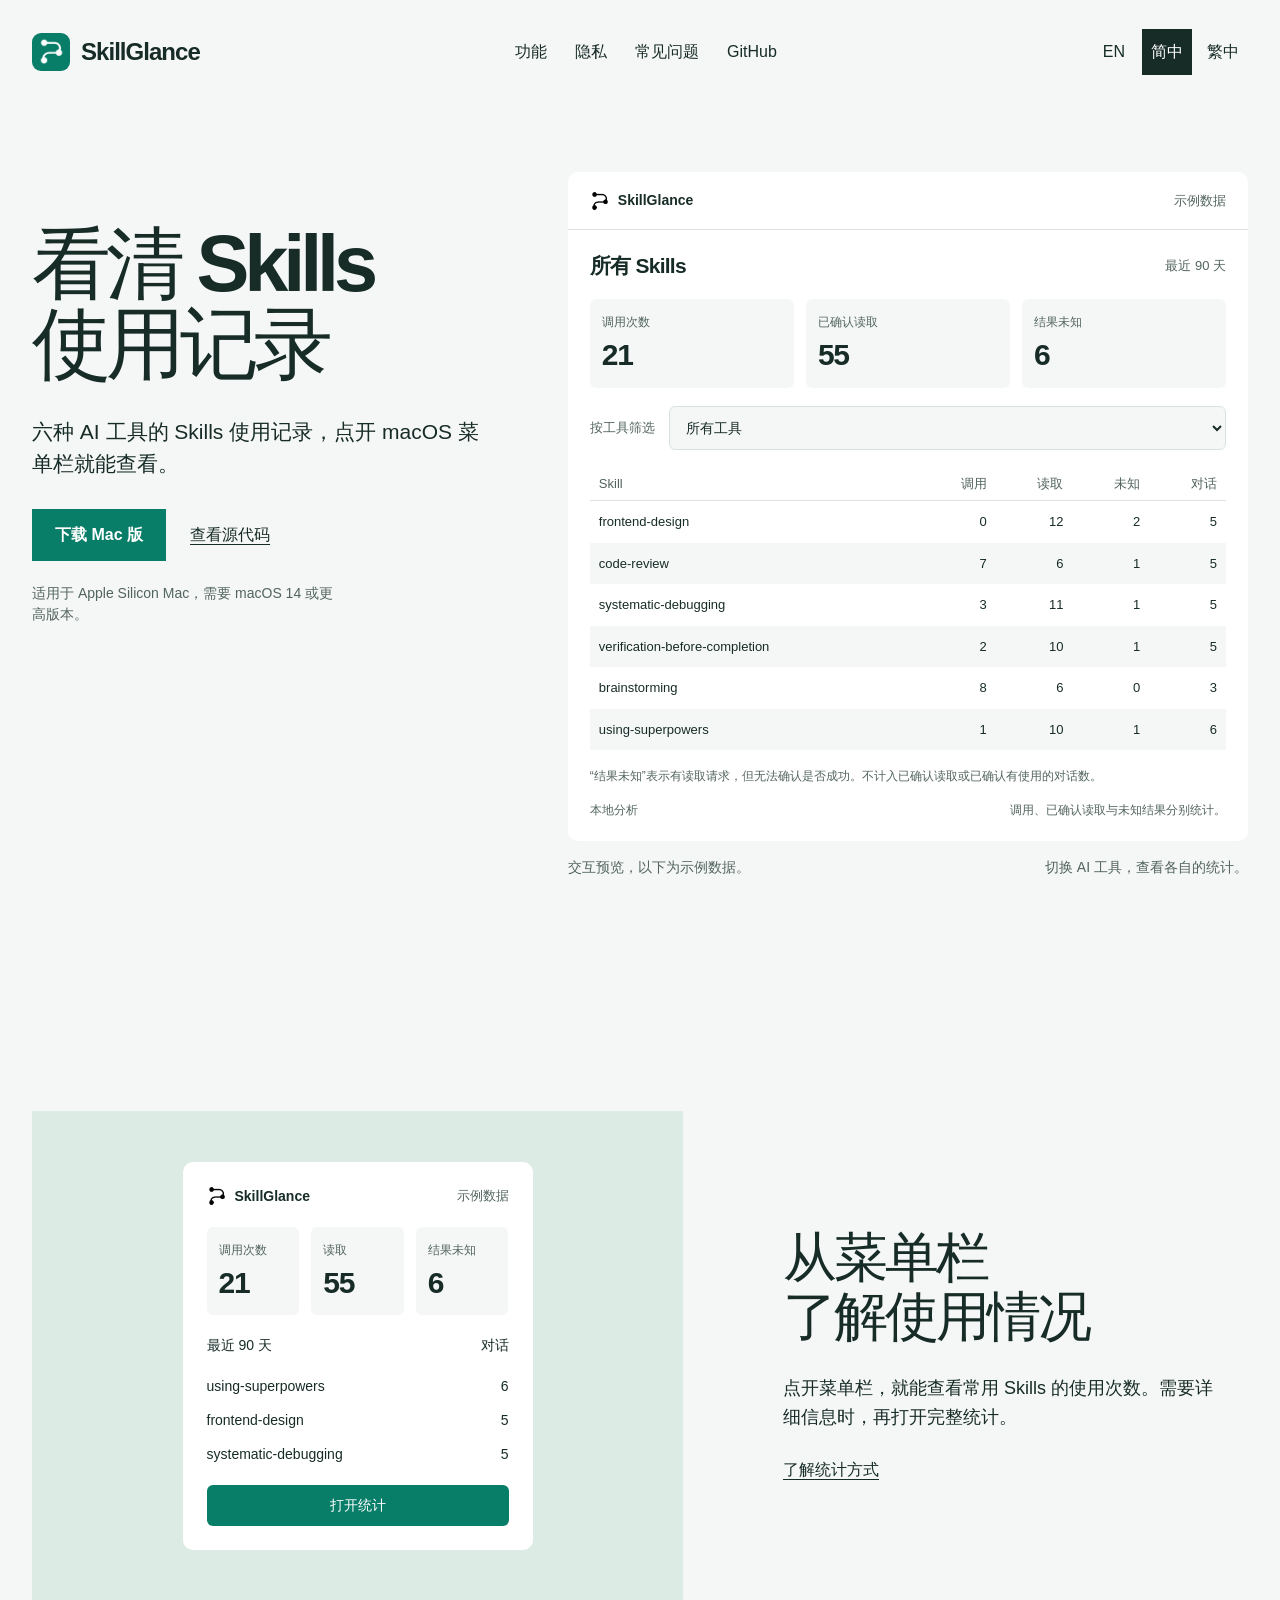
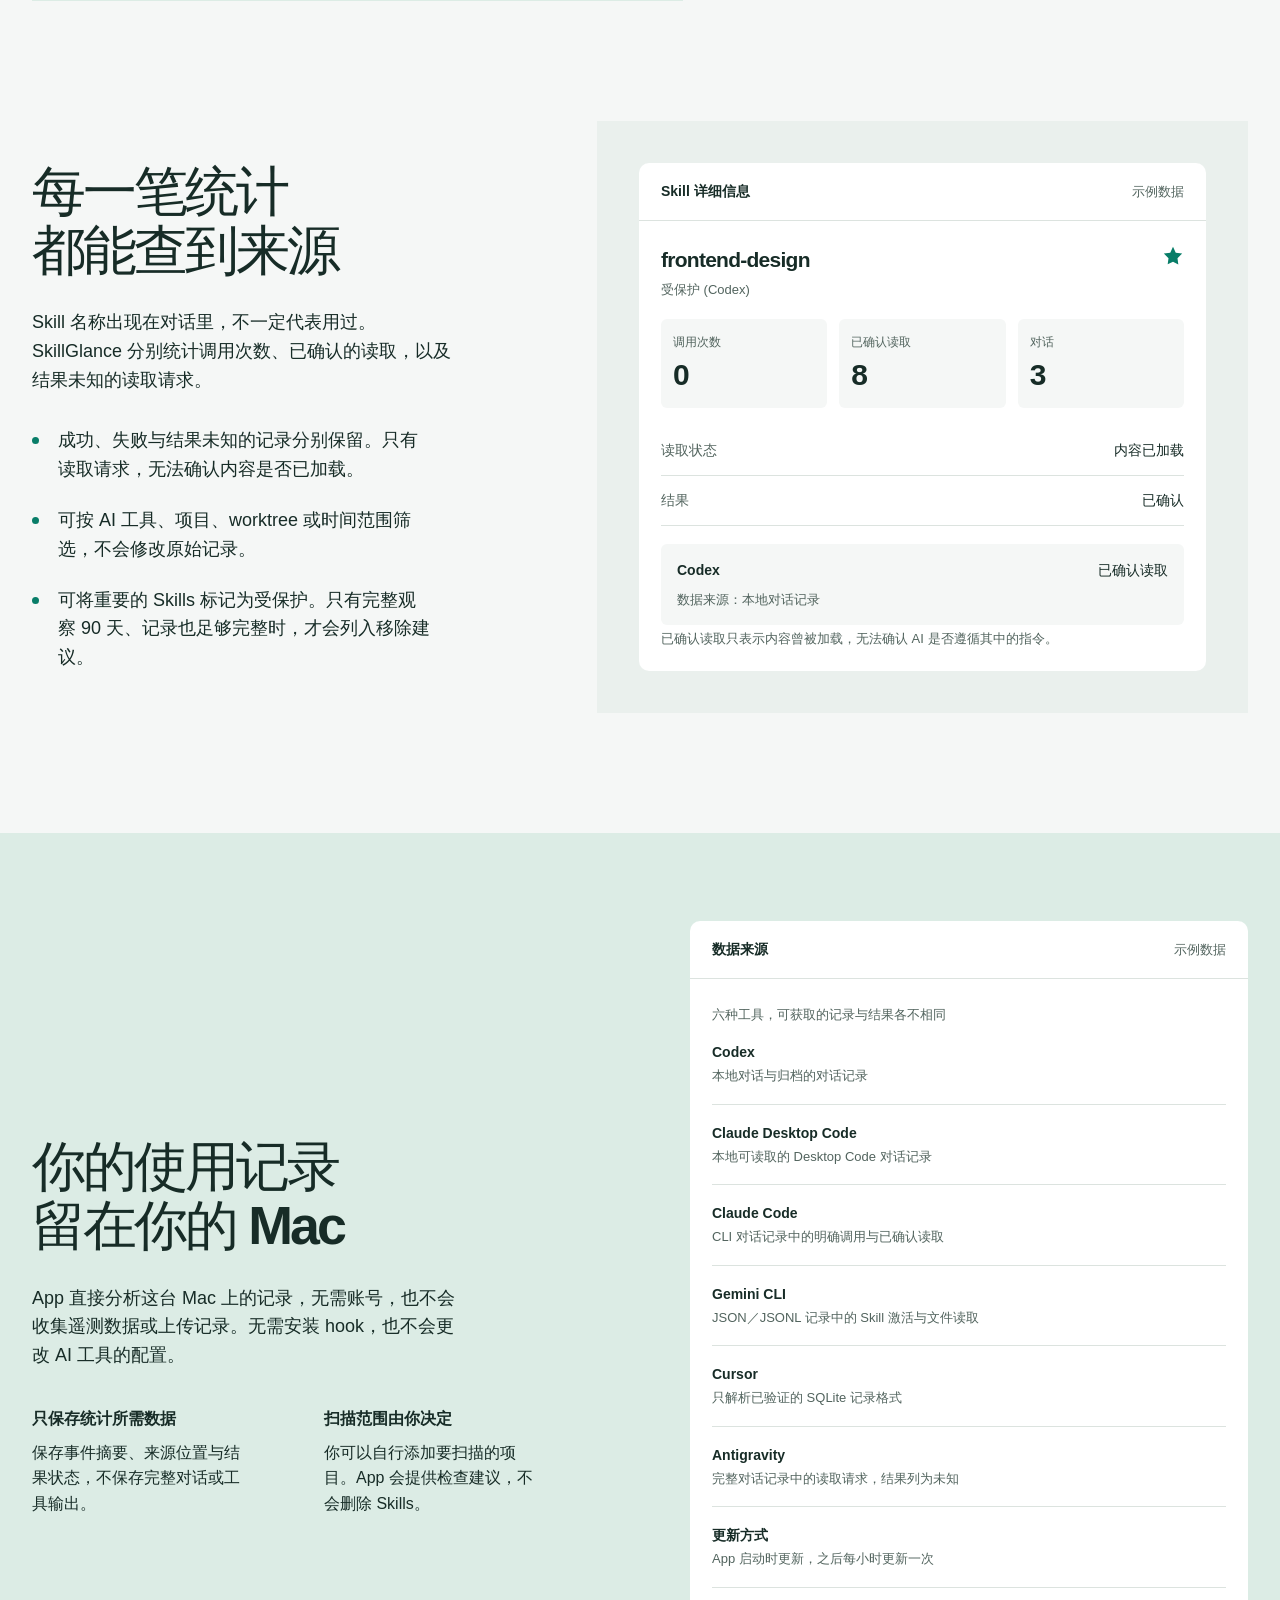
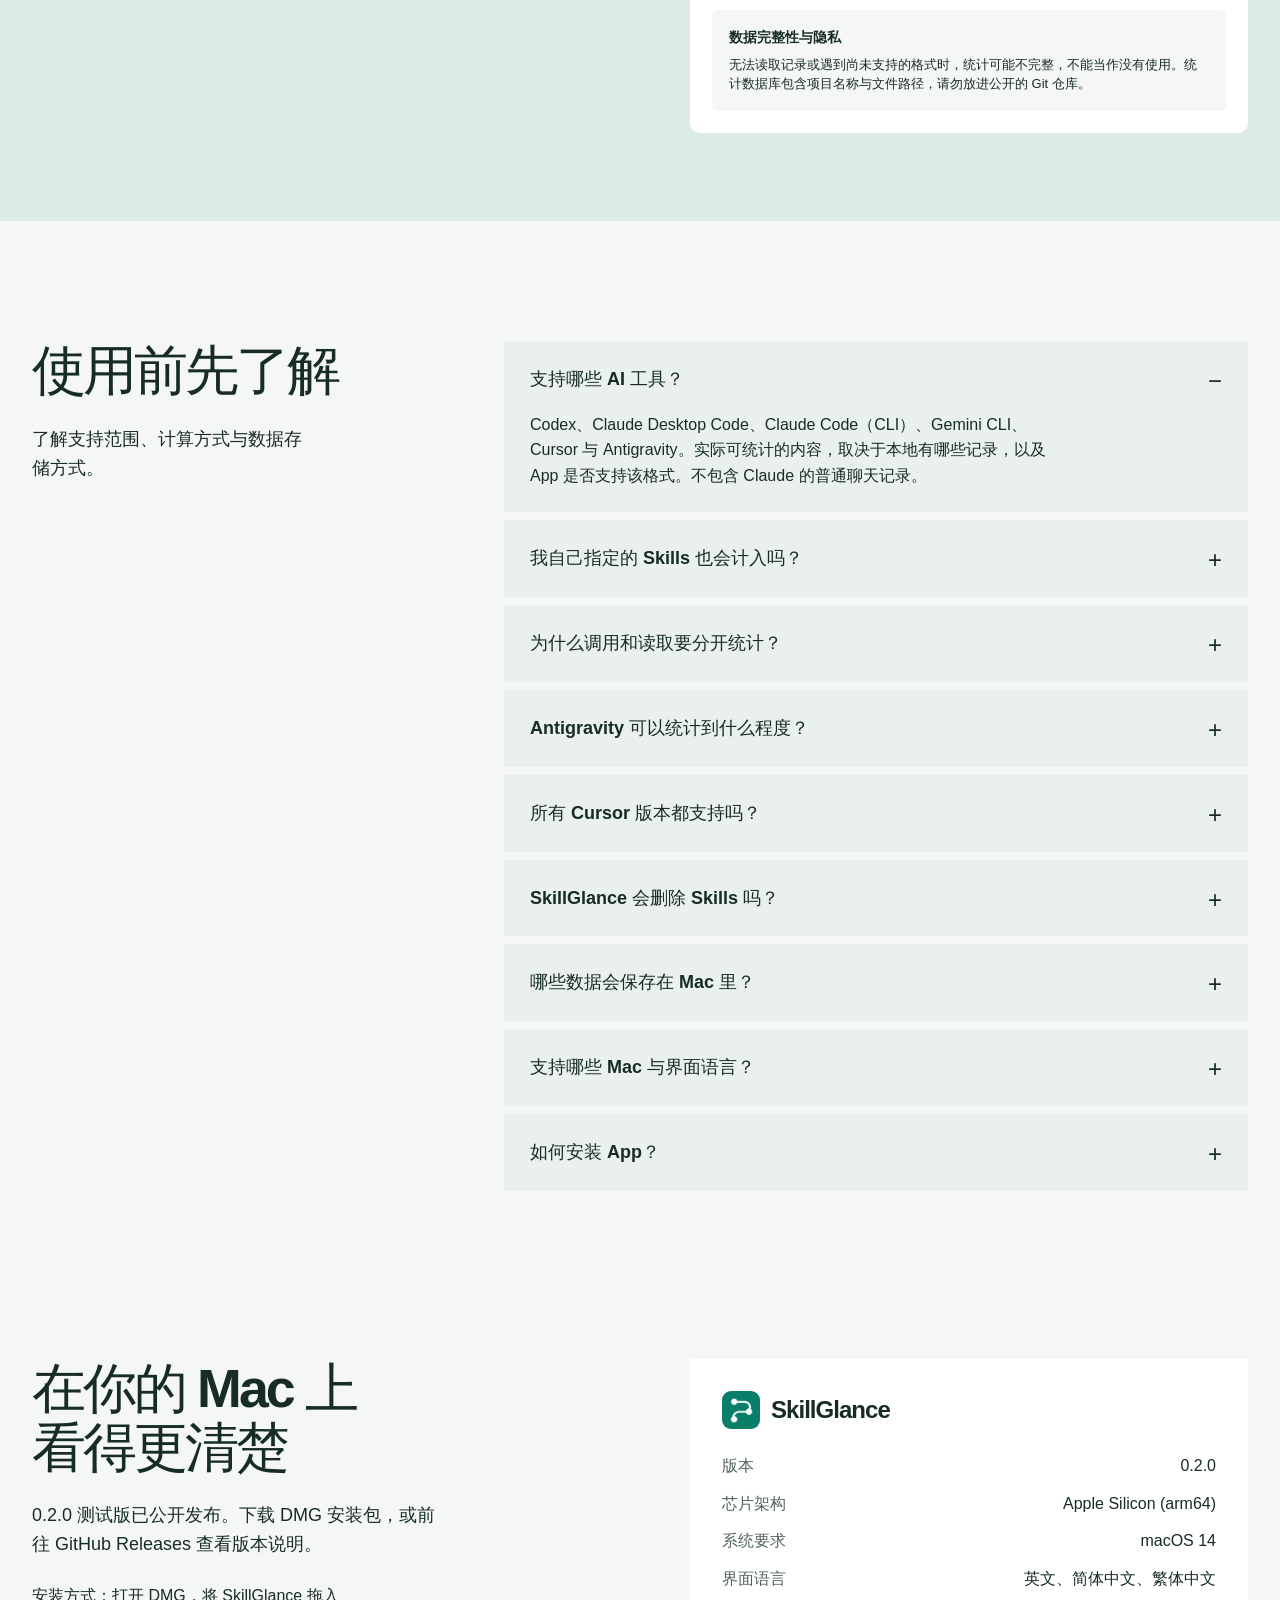
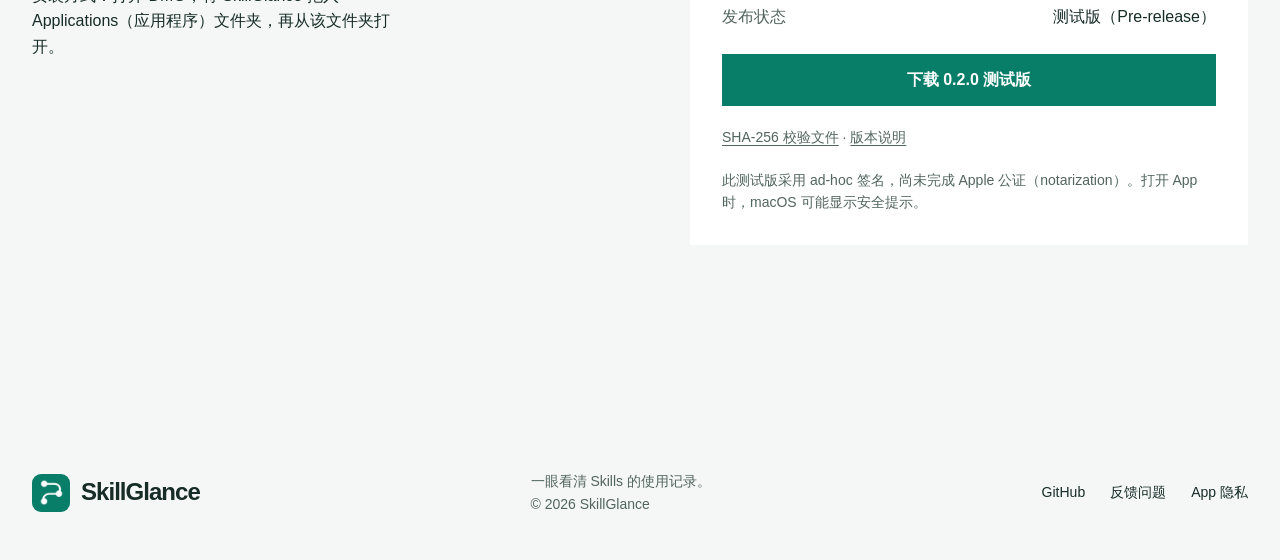
==== site/zh-Hans/index.html @ 7e69b572 "Add SkillGlance 0.2.0 beta app and multilingual website" ====
<!doctype html>
<html lang="zh-Hans">
<head>
  <meta charset="utf-8">
  <meta name="viewport" content="width=device-width, initial-scale=1">
  <meta http-equiv="Content-Security-Policy" content="default-src 'none'; script-src 'self'; style-src 'self'; img-src 'self'; font-src 'self'; connect-src 'none'; object-src 'none'; base-uri 'none'; form-action 'none'">
  <meta name="referrer" content="strict-origin-when-cross-origin">
  <meta name="color-scheme" content="light">
  <title>SkillGlance：macOS AI Skills 使用统计</title>
  <meta name="description" content="在 macOS 菜单栏查看 Codex、Claude Desktop Code、Claude Code、Gemini CLI、Cursor 与 Antigravity 的 Skills 使用记录。数据保留在本地，调用、读取与未知结果分别统计。">
  <meta property="og:title" content="SkillGlance：macOS AI Skills 使用统计">
  <meta property="og:description" content="在 macOS 菜单栏查看 Codex、Claude Desktop Code、Claude Code、Gemini CLI、Cursor 与 Antigravity 的 Skills 使用记录。数据保留在本地，调用、读取与未知结果分别统计。">
  <meta property="og:type" content="website">
  <meta property="og:url" content="https://simonsun1988.github.io/SkillGlance/zh-Hans/">
  <link rel="canonical" href="https://simonsun1988.github.io/SkillGlance/zh-Hans/">
  <link rel="alternate" hreflang="en" href="https://simonsun1988.github.io/SkillGlance/">
  <link rel="alternate" hreflang="zh-Hans" href="https://simonsun1988.github.io/SkillGlance/zh-Hans/">
  <link rel="alternate" hreflang="zh-Hant" href="https://simonsun1988.github.io/SkillGlance/zh-Hant/">
  <link rel="alternate" hreflang="x-default" href="https://simonsun1988.github.io/SkillGlance/">
  <link rel="icon" type="image/png" href="../assets/mark.png">
  <link rel="stylesheet" href="../assets/site.css">
  <script src="../assets/site.js" defer></script>
</head>
<body>
<a class="skip-link" href="#main">跳至主要内容</a>
<header class="site-header wrap">
  <a class="brand" href="#main" aria-label="SkillGlance"><span class="brand-icon"><img src="../assets/mark.png" width="27" height="27" alt=""></span>SkillGlance</a>
  <nav class="header-links" aria-label="主导航">
    <a href="#features">功能</a><a href="#privacy">隐私</a><a href="#questions">常见问题</a><a href="https://github.com/SimonSun1988/SkillGlance">GitHub</a>
  </nav>
  <nav class="languages" aria-label="语言"><a href="../index.html" lang="en" hreflang="en">EN</a><a href="../zh-Hans/index.html" lang="zh-Hans" hreflang="zh-Hans" aria-current="page">简中</a><a href="../zh-Hant/index.html" lang="zh-Hant" hreflang="zh-Hant">繁中</a></nav>
</header>
<main id="main">
  <section class="hero wrap" aria-labelledby="hero-title">
    <div class="hero-copy">
      <h1 id="hero-title"><span class="title-line">看清 Skills</span><span class="title-line">使用记录</span></h1>
      <p>六种 AI 工具的 Skills 使用记录，点开 macOS 菜单栏就能查看。</p>
      <div class="hero-actions"><a class="button" href="#download">下载 Mac 版</a><a class="text-link" href="https://github.com/SimonSun1988/SkillGlance">查看源代码</a></div>
      <p class="compatibility">适用于 Apple Silicon Mac，需要 macOS 14 或更高版本。</p>
    </div>
    <figure class="hero-visual">
      <div data-ui id="usage-preview" data-calls-label="调用次数" data-reads-label="已确认读取" data-unknown-label="结果未知" data-default-note="“结果未知”表示有读取请求，但无法确认是否成功。不计入已确认读取或已确认有使用的对话数。" data-antigravity-note="Antigravity 目前只能确认有读取请求。完整对话记录缺少可配对的结果 ID，因此列为“结果未知”，不计入已确认读取或已确认有使用的对话数。">
        <div class="ui-top"><span class="ui-brand"><img src="../assets/mark.png" width="20" height="20" alt="" class="ui-logo">SkillGlance</span><span class="ui-time">示例数据</span></div>
        <div class="ui-content">
          <div class="detail-heading"><div class="ui-title">所有 Skills</div><span class="ui-time">最近 90 天</span></div>
          <div class="ui-stats"><div><span>调用次数</span><strong data-total-calls>21</strong></div><div><span>已确认读取</span><strong data-total-reads>55</strong></div><div><span>结果未知</span><strong data-total-unknown>6</strong></div></div>
          <div class="tool-filter js-only"><label for="tool-filter">按工具筛选</label><select id="tool-filter" aria-describedby="evidence-note"><option value="all">所有工具</option><option value="codex">Codex</option><option value="claude-desktop">Claude Desktop Code</option><option value="claude-code">Claude Code</option><option value="gemini">Gemini CLI</option><option value="cursor">Cursor</option><option value="antigravity">Antigravity</option></select></div>
          <table><thead><tr><th scope="col">Skill</th><th scope="col">调用</th><th scope="col">读取</th><th scope="col">未知</th><th scope="col" class="chat-column">对话</th></tr></thead><tbody><tr data-skill="frontend-design"><td title="frontend-design">frontend-design</td><td data-calls>0</td><td data-reads>12</td><td data-unknown>2</td><td class="chat-column" data-chats>5</td></tr><tr data-skill="code-review"><td title="code-review">code-review</td><td data-calls>7</td><td data-reads>6</td><td data-unknown>1</td><td class="chat-column" data-chats>5</td></tr><tr data-skill="systematic-debugging"><td title="systematic-debugging">systematic-debugging</td><td data-calls>3</td><td data-reads>11</td><td data-unknown>1</td><td class="chat-column" data-chats>5</td></tr><tr data-skill="verification-before-completion"><td title="verification-before-completion">verification-before-completion</td><td data-calls>2</td><td data-reads>10</td><td data-unknown>1</td><td class="chat-column" data-chats>5</td></tr><tr data-skill="brainstorming"><td title="brainstorming">brainstorming</td><td data-calls>8</td><td data-reads>6</td><td data-unknown>0</td><td class="chat-column" data-chats>3</td></tr><tr data-skill="using-superpowers"><td title="using-superpowers">using-superpowers</td><td data-calls>1</td><td data-reads>10</td><td data-unknown>1</td><td class="chat-column" data-chats>6</td></tr></tbody></table>
          <p class="evidence-note" id="evidence-note" data-evidence-note>“结果未知”表示有读取请求，但无法确认是否成功。不计入已确认读取或已确认有使用的对话数。</p>
          <div class="ui-foot"><span>本地分析</span><span>调用、已确认读取与未知结果分别统计。</span></div>
          <span class="sr-only" aria-live="polite" aria-atomic="true" data-announcement></span>
        </div>
      </div>
      <figcaption class="demo-caption"><span>交互预览，以下为示例数据。</span><span class="js-only">切换 AI 工具，查看各自的统计。</span></figcaption>
    </figure>
  </section>
  <section class="glance section wrap" id="features" aria-labelledby="glance-title">
    <div class="menu-stage">
      <div class="menu-preview" data-ui>
        <div class="menu-title"><span class="ui-brand"><img src="../assets/mark.png" width="20" height="20" alt="" class="ui-logo">SkillGlance</span><span class="ui-time">示例数据</span></div>
        <div class="ui-stats"><div><span>调用次数</span><strong>21</strong></div><div><span>读取</span><strong>55</strong></div><div><span>结果未知</span><strong>6</strong></div></div>
        <div class="menu-status"><span>最近 90 天</span><span>对话</span></div>
        <div class="menu-list"><div><span>using-superpowers</span><span>6</span></div><div><span>frontend-design</span><span>5</span></div><div><span>systematic-debugging</span><span>5</span></div></div>
        <a href="#evidence" class="ui-action">打开统计</a>
      </div>
    </div>
    <div class="section-copy"><h2 id="glance-title">从菜单栏<br>了解使用情况</h2><p>点开菜单栏，就能查看常用 Skills 的使用次数。需要详细信息时，再打开完整统计。</p><a class="text-link" href="#evidence">了解统计方式</a></div>
  </section>
  <section class="evidence section wrap" id="evidence" aria-labelledby="evidence-title">
    <div class="section-copy"><h2 id="evidence-title">每一笔统计<br>都能查到来源</h2><p>Skill 名称出现在对话里，不一定代表用过。SkillGlance 分别统计调用次数、已确认的读取，以及结果未知的读取请求。</p><ul class="evidence-notes"><li>成功、失败与结果未知的记录分别保留。只有读取请求，无法确认内容是否已加载。</li><li>可按 AI 工具、项目、worktree 或时间范围筛选，不会修改原始记录。</li><li>可将重要的 Skills 标记为受保护。只有完整观察 90 天、记录也足够完整时，才会列入移除建议。</li></ul></div>
    <div class="evidence-stage">
      <div data-ui>
        <div class="ui-top"><span class="ui-brand">Skill 详细信息</span><span class="ui-time">示例数据</span></div>
        <div class="ui-content">
          <div class="detail-heading"><strong class="ui-title">frontend-design</strong><span class="star" role="img" aria-label="重要 Skill"><svg viewBox="0 0 24 24" width="22" height="22" aria-hidden="true"><path d="m12 2 3 6.5 7 .9-5.1 5 .9 7-5.8-3.2L6.2 21l.9-6.6L2 9.4l7-.9Z" fill="currentColor"/></svg></span></div>
          <p class="ui-subtitle">受保护 (Codex)</p>
          <div class="ui-stats"><div><span>调用次数</span><strong>0</strong></div><div><span>已确认读取</span><strong>8</strong></div><div><span>对话</span><strong>3</strong></div></div>
          <div class="detail-pair"><span>读取状态</span><span>内容已加载</span></div>
          <div class="detail-pair"><span>结果</span><span>已确认</span></div>
          <div class="event-proof"><div><strong>Codex</strong><span>已确认读取</span></div><p>数据来源：本地对话记录</p></div>
          <p class="ui-subtitle">已确认读取只表示内容曾被加载，无法确认 AI 是否遵循其中的指令。</p>
        </div>
      </div>
    </div>
  </section>
  <section class="privacy" id="privacy" aria-labelledby="privacy-title">
    <div class="privacy-inner wrap">
      <div class="section-copy"><h2 id="privacy-title">你的使用记录<br>留在你的 Mac</h2><p>App 直接分析这台 Mac 上的记录，无需账号，也不会收集遥测数据或上传记录。无需安装 hook，也不会更改 AI 工具的配置。</p><div class="privacy-facts"><p><strong>只保存统计所需数据</strong>保存事件摘要、来源位置与结果状态，不保存完整对话或工具输出。</p><p><strong>扫描范围由你决定</strong>你可以自行添加要扫描的项目。App 会提供检查建议，不会删除 Skills。</p></div></div>
      <div data-ui class="sources-preview">
        <div class="ui-top"><span class="ui-brand">数据来源</span><span class="ui-time">示例数据</span></div>
        <div class="ui-content">
          <div class="ui-subtitle">六种工具，可获取的记录与结果各不相同</div>
          <div class="source-row"><div><strong>Codex</strong><span>本地对话与归档的对话记录</span></div></div><div class="source-row"><div><strong>Claude Desktop Code</strong><span>本地可读取的 Desktop Code 对话记录</span></div></div><div class="source-row"><div><strong>Claude Code</strong><span>CLI 对话记录中的明确调用与已确认读取</span></div></div><div class="source-row"><div><strong>Gemini CLI</strong><span>JSON／JSONL 记录中的 Skill 激活与文件读取</span></div></div><div class="source-row"><div><strong>Cursor</strong><span>只解析已验证的 SQLite 记录格式</span></div></div><div class="source-row"><div><strong>Antigravity</strong><span>完整对话记录中的读取请求，结果列为未知</span></div></div>
          <div class="source-row"><div><strong>更新方式</strong><span>App 启动时更新，之后每小时更新一次</span></div></div>
          <div class="local-note"><strong>数据完整性与隐私</strong><p>无法读取记录或遇到尚未支持的格式时，统计可能不完整，不能当作没有使用。统计数据库包含项目名称与文件路径，请勿放进公开的 Git 仓库。</p></div>
        </div>
      </div>
    </div>
  </section>
  <section class="faq section wrap" id="questions" aria-labelledby="faq-title"><div class="faq-intro"><h2 id="faq-title">使用前先了解</h2><p>了解支持范围、计算方式与数据存储方式。</p></div><div class="faq-list"><details open><summary>支持哪些 AI 工具？</summary><p>Codex、Claude Desktop Code、Claude Code（CLI）、Gemini CLI、Cursor 与 Antigravity。实际可统计的内容，取决于本地有哪些记录，以及 App 是否支持该格式。不包含 Claude 的普通聊天记录。</p></details><details><summary>我自己指定的 Skills 也会计入吗？</summary><p>会。无论由你指定还是由 AI 选用，只要能确认调用或内容加载，就会计入。只在对话中提到 Skill 名称，不算成功使用。</p></details><details><summary>为什么调用和读取要分开统计？</summary><p>调用 Skill 时，可能同时加载它的指令；直接读取 Skill 文件时，也可能没有额外的调用记录。因此，两种次数分别呈现，直接相加可能重复统计同一次使用。</p></details><details><summary>Antigravity 可以统计到什么程度？</summary><p>目前只能从完整对话记录中识别明确的 Skill 文件读取请求。由于记录缺少可配对的调用或结果 ID，无法确认读取是否成功，因此列为“结果未知”，不计入已确认读取或已确认有使用的对话数，也不据此推算成功次数。</p></details><details><summary>所有 Cursor 版本都支持吗？</summary><p>目前只支持已验证的内部 SQLite 记录格式（v3 与 read_file_v2），并分别保留成功、失败与未知结果。遇到不支持的版本、记录缺失或数据库无法读取时，会标明统计不完整，不会当作没有使用。</p></details><details><summary>SkillGlance 会删除 Skills 吗？</summary><p>不会。App 只提供检查建议，并可在 Finder 中打开来源位置。列入移除建议前，必须有完整的 90 天观察记录与足够的使用数据。已标记为重要、系统内置或由工具管理的 Skills 都会受到保护。</p></details><details><summary>哪些数据会保存在 Mac 里？</summary><p>事件摘要、来源位置、读取进度、项目扫描范围与重要标记。App 不保存完整对话或工具输出，也不会上传你的记录。</p></details><details><summary>支持哪些 Mac 与界面语言？</summary><p>当前版本适用于 Apple Silicon Mac，系统要求设为 macOS 14 或更高版本；实机测试仅覆盖运行 macOS 27.0.1 的开发用 Mac。界面提供英文、简体中文与繁体中文，按 macOS 的语言偏好显示。</p></details><details><summary>如何安装 App？</summary><p>打开 DMG，将 SkillGlance 拖入 Applications（应用程序）文件夹，再从该文件夹打开 App。0.2.0 为 ad-hoc 签名的测试版，尚未完成 Apple 公证（notarization）。</p></details></div></section>
  <section class="download section wrap" id="download" aria-labelledby="download-heading">
    <div class="download-copy"><h2 id="download-heading">在你的 Mac 上<br>看得更清楚</h2><p>0.2.0 测试版已公开发布。下载 DMG 安装包，或前往 GitHub Releases 查看版本说明。</p><p class="install-note">安装方式：打开 DMG，将 SkillGlance 拖入 Applications（应用程序）文件夹，再从该文件夹打开。</p></div>
    <div class="download-info"><div class="download-title"><span class="brand"><span class="brand-icon"><img src="../assets/mark.png" width="27" height="27" alt=""></span>SkillGlance</span></div><dl><div><dt>版本</dt><dd>0.2.0</dd></div><div><dt>芯片架构</dt><dd>Apple Silicon (arm64)</dd></div><div><dt>系统要求</dt><dd>macOS 14</dd></div><div><dt>界面语言</dt><dd>英文、简体中文、繁体中文</dd></div><div><dt>发布状态</dt><dd>测试版（Pre-release）</dd></div></dl><a class="button" href="https://github.com/SimonSun1988/SkillGlance/releases/download/v0.2.0/SkillGlance-0.2.0-arm64.dmg">下载 0.2.0 测试版</a><p class="release-note"><a href="https://github.com/SimonSun1988/SkillGlance/releases/download/v0.2.0/SkillGlance-0.2.0-arm64.dmg.sha256">SHA-256 校验文件</a> · <a href="https://github.com/SimonSun1988/SkillGlance/releases/tag/v0.2.0">版本说明</a></p><p class="release-note">此测试版采用 ad-hoc 签名，尚未完成 Apple 公证（notarization）。打开 App 时，macOS 可能显示安全提示。</p></div>
  </section>
</main>
<footer class="site-footer wrap"><a class="brand" href="#main"><span class="brand-icon"><img src="../assets/mark.png" width="27" height="27" alt=""></span>SkillGlance</a><p>一眼看清 Skills 的使用记录。<br>© 2026 SkillGlance</p><nav class="footer-links" aria-label="项目链接"><a href="https://github.com/SimonSun1988/SkillGlance">GitHub</a><a href="https://github.com/SimonSun1988/SkillGlance/issues">反馈问题</a><a href="#privacy">App 隐私</a></nav></footer>
</body>
</html>
---- site/assets/site.css ----
:root {
  color-scheme: light;
  --bg: #f5f7f6;
  --ink: #172c27;
  --accent: #087d68;
  --surface: #ffffff;
  --stage: #dcece5;
  --muted: #52645e;
  --soft: #eaf0ed;
  --line: #dce3df;
  --font: -apple-system, BlinkMacSystemFont, "Segoe UI", "PingFang TC", "Microsoft JhengHei", sans-serif;
  --small: 14px;
  --body: 18px;
  --lead: 24px;
  --heading: clamp(36px, 4.2vw, 64px);
  --display: clamp(52px, 6.2vw, 100px);
  --gutter: 32px;
  --ease: cubic-bezier(.22, 1, .36, 1);
}
* { box-sizing: border-box; }
html { scroll-behavior: smooth; scroll-padding-top: 28px; }
body { margin: 0; background: var(--bg); color: var(--ink); font: var(--body)/1.6 var(--font); -webkit-font-smoothing: antialiased; }
h1, h2, h3, p, figure, ul, dl, dd { margin: 0; }
a { color: inherit; text-decoration-thickness: .08em; text-underline-offset: .24em; }
button, select { font: inherit; }
button, a { -webkit-tap-highlight-color: transparent; }
button { color: inherit; cursor: pointer; }
button:disabled { cursor: default; }
button, a, summary { touch-action: manipulation; }
img { display: block; max-width: 100%; }
button:focus-visible, a:focus-visible, summary:focus-visible, select:focus-visible { outline: 3px solid var(--accent); outline-offset: 5px; }
::selection { background: var(--stage); color: var(--ink); }
.wrap { width: 100%; max-width: 1536px; margin-inline: auto; padding-inline: var(--gutter); }
.skip-link { position: absolute; inset: 8px auto auto 8px; padding: 10px 18px; background: var(--surface); transform: translateY(-180%); z-index: 5; }
.skip-link:focus { transform: none; }
.site-header { min-height: 104px; display: flex; align-items: center; justify-content: space-between; gap: 24px; }
.brand { display: inline-flex; align-items: center; gap: 11px; font-size: var(--lead); font-weight: 650; letter-spacing: -.04em; text-decoration: none; flex-shrink: 0; }
.brand-icon { display: grid; place-items: center; width: 38px; height: 38px; border-radius: 9px; background: var(--accent); }
.brand-icon img { width: 27px; height: 27px; filter: brightness(0) invert(1); }
.header-links, .languages { display: flex; align-items: center; gap: 28px; }
.header-links a, .languages a { font-size: 16px; text-decoration: none; padding-block: 10px; }
.languages { gap: 6px; }
.languages a { padding-inline: 9px; }
.languages [aria-current="page"] { background: var(--ink); color: var(--surface); }
.header-links a:hover, .footer-links a:hover { text-decoration: underline; }
.hero { display: grid; grid-template-columns: 5fr 7fr; align-items: center; gap: 50px; padding-top: 68px; padding-bottom: 112px; }
h1 { font-size: var(--display); line-height: 1.01; font-weight: 580; letter-spacing: -.065em; }
h1 .title-line { display: block; }
.hero-copy > p { max-width: 40ch; margin-top: 32px; font-size: 21px; line-height: 1.5; }
.hero-actions { display: flex; align-items: center; flex-wrap: wrap; gap: 20px 24px; margin-top: 30px; }
.button { display: inline-flex; align-items: center; justify-content: center; min-height: 52px; padding: 12px 23px; background: var(--accent); color: var(--surface); font-size: 16px; font-weight: 600; text-decoration: none; transition: transform 180ms var(--ease), background-color 180ms; }
.button:hover { background: var(--ink); transform: translateY(-2px); }
.button:active { transform: translateY(1px); }
.text-link { font-size: 16px; }
.hero-copy .compatibility { margin-top: 22px; font-size: var(--small); color: var(--muted); }
.hero-visual { min-width: 0; }
.demo-caption { display: flex; justify-content: space-between; gap: 16px; margin-top: 15px; color: var(--muted); font-size: var(--small); }
.section { margin-top: 120px; margin-bottom: 120px; }
h2 { font-size: var(--heading); font-weight: 560; letter-spacing: -.055em; line-height: 1.1; text-wrap: balance; }
h3 { font-size: var(--lead); font-weight: 550; line-height: 1.3; letter-spacing: -.025em; }
.section-copy > p { max-width: 43ch; margin-top: 28px; }
.section-copy > .text-link { display: inline-block; margin-top: 26px; }
.glance { display: grid; grid-template-columns: 7fr 5fr; align-items: center; gap: 100px; }
.menu-stage { min-height: 490px; padding: 48px; display: grid; place-items: center; background: var(--stage); }
.evidence { display: grid; grid-template-columns: 5fr 7fr; gap: 100px; align-items: center; }
.evidence-notes { display: grid; gap: 22px; margin-top: 32px; padding: 0; list-style: none; }
.evidence-notes li { display: grid; grid-template-columns: 10px 1fr; gap: 16px; max-width: 40ch; }
.evidence-notes li::before { content: ""; width: 7px; height: 7px; margin-top: 11px; background: var(--accent); border-radius: 50%; }
.evidence-stage { padding: 42px; background: var(--soft); }
.privacy { background: var(--stage); padding-block: 88px; }
.privacy-inner { display: grid; grid-template-columns: 6fr 6fr; gap: 100px; align-items: center; }
.privacy-facts { display: grid; grid-template-columns: 1fr 1fr; gap: 26px; margin-top: 36px; }
.privacy-facts p { font-size: 16px; max-width: 25ch; }
.privacy-facts strong { display: block; margin-bottom: 8px; font-weight: 650; }
.faq { display: grid; grid-template-columns: 4fr 8fr; gap: 100px; }
.faq-intro p { margin-top: 25px; max-width: 28ch; }
.faq-list { display: grid; gap: 8px; }
.faq-list details { background: var(--soft); padding: 24px 26px; }
.faq-list summary { position: relative; list-style: none; padding-right: 36px; font-size: var(--body); font-weight: 550; cursor: pointer; }
.faq-list summary::-webkit-details-marker { display: none; }
.faq-list summary::after { content: "+"; position: absolute; right: 0; top: -3px; font-size: var(--lead); font-weight: 400; }
.faq-list details[open] summary::after { content: "−"; }
.faq-list details p { max-width: 60ch; margin-top: 18px; font-size: 16px; }
.download { display: grid; grid-template-columns: 6fr 6fr; gap: 100px; align-items: start; padding-block: 48px; }
.download-copy p { margin-top: 24px; max-width: 42ch; }
.download-copy .install-note { font-size: 16px; }
.download-info { padding: 32px; background: var(--surface); }
.download-title { display: flex; justify-content: space-between; gap: 24px; align-items: center; margin-bottom: 24px; }
.download-info dl { display: grid; gap: 12px; margin-bottom: 25px; }
.download-info dl div { display: flex; justify-content: space-between; align-items: baseline; gap: 22px; font-size: 16px; }
.download-info dt { color: var(--muted); }
.download-info dd { text-align: end; }
.download-info .release-note { margin-top: 20px; font-size: var(--small); color: var(--muted); }
.download-info .button { width: 100%; }
.site-footer { display: flex; align-items: center; justify-content: space-between; gap: 30px; padding-top: 56px; padding-bottom: 44px; }
.site-footer p { font-size: var(--small); color: var(--muted); }
.footer-links { display: flex; gap: 25px; }
.footer-links a { font-size: var(--small); text-decoration: none; padding-block: 12px; }
/* Product fragments follow the native app's compact control and table conventions. */
[data-ui] { min-width: 0; background: var(--surface); font-size: 14px; line-height: 1.5; border-radius: 10px; font-variant-numeric: tabular-nums; }
[data-ui] button { font-size: 13px; }
[data-ui] .ui-top { display: flex; align-items: center; justify-content: space-between; gap: 16px; padding: 18px 22px; border-bottom: 1px solid var(--line); }
[data-ui] .ui-brand { display: flex; align-items: center; gap: 8px; font-weight: 600; }
[data-ui] .ui-logo { width: 20px; height: 20px; }
[data-ui] .ui-time { color: var(--muted); font-size: 13px; }
[data-ui] .ui-content { padding: 22px; }
[data-ui] .ui-title { font-size: 21px; line-height: 1.3; font-weight: 650; letter-spacing: -.035em; }
[data-ui] .ui-subtitle { margin-top: 4px; color: var(--muted); font-size: 13px; }
[data-ui] .ui-stats { display: grid; grid-template-columns: repeat(3, 1fr); gap: 12px; margin-block: 20px 18px; }
[data-ui] .ui-stats > div { background: var(--bg); padding: 14px 12px; border-radius: 6px; }
[data-ui] .ui-stats span { display: block; color: var(--muted); font-size: 12px; }
[data-ui] .ui-stats strong { display: block; font-size: 30px; line-height: 1.25; font-weight: 600; letter-spacing: -.04em; margin-top: 5px; }
[data-ui] .tool-filter { display: none; align-items: center; gap: 14px; margin-bottom: 17px; }
[data-ui] .tool-filter label { flex-shrink: 0; color: var(--muted); font-size: 13px; }
[data-ui] .tool-filter select { min-width: 0; width: 100%; min-height: 44px; padding: 9px 12px; border: 1px solid var(--line); border-radius: 6px; color: var(--ink); background: var(--bg); font-size: 14px; }
[data-ui] .evidence-note { margin-top: 17px; color: var(--muted); font-size: 12px; line-height: 1.6; }
[data-ui] table { width: 100%; border-collapse: collapse; text-align: left; font-size: 13px; }
[data-ui] th { font-weight: 500; color: var(--muted); padding: 7px 9px; border-bottom: 1px solid var(--line); }
[data-ui] td { padding: 11px 9px; }
[data-ui] td:first-child { max-width: 235px; overflow: hidden; text-overflow: ellipsis; white-space: nowrap; }
[data-ui] tbody tr:nth-child(2n) { background: var(--bg); }
[data-ui] td:not(:first-child), [data-ui] th:not(:first-child) { text-align: right; }
[data-ui] .tool-name { display: block; color: var(--muted); font-size: 11px; }
[data-ui] .ui-foot { margin-top: 15px; display: flex; justify-content: space-between; gap: 14px; color: var(--muted); font-size: 12px; }
[data-ui].menu-preview { width: 100%; max-width: 350px; padding: 24px; }
[data-ui] .menu-title { display: flex; align-items: center; justify-content: space-between; gap: 20px; }
[data-ui] .menu-status { display: flex; justify-content: space-between; gap: 20px; margin-block: 20px; }
[data-ui] .menu-list { display: grid; gap: 13px; }
[data-ui] .menu-list > div { display: flex; justify-content: space-between; gap: 14px; }
[data-ui] .ui-action { margin-top: 20px; padding: 10px 12px; background: var(--accent); color: var(--surface); display: block; text-decoration: none; border-radius: 6px; text-align: center; }
[data-ui] .detail-heading { display: flex; align-items: center; justify-content: space-between; gap: 18px; }
[data-ui] .star { color: var(--accent); font-size: 22px; }
[data-ui] .detail-pair { display: flex; justify-content: space-between; gap: 16px; padding-block: 14px; border-bottom: 1px solid var(--line); }
[data-ui] .detail-pair span:first-child { color: var(--muted); }
[data-ui] .event-proof { padding: 16px; margin-top: 18px; background: var(--bg); border-radius: 6px; }
[data-ui] .event-proof div { display: flex; justify-content: space-between; gap: 20px; }
[data-ui] .event-proof p { margin-top: 9px; color: var(--muted); font-size: 13px; }
[data-ui] .source-row { padding: 18px 0; border-bottom: 1px solid var(--line); display: flex; align-items: center; justify-content: space-between; gap: 20px; }
[data-ui] .source-row strong, [data-ui] .source-row span { display: block; }
[data-ui] .source-row span { color: var(--muted); font-size: 13px; margin-top: 3px; }
[data-ui] .source-check { color: var(--accent); font-size: 20px; }
[data-ui] .local-note { margin-top: 22px; padding: 17px; background: var(--bg); border-radius: 6px; }
[data-ui] .local-note p { font-size: 13px; margin-top: 7px; }
.js-only { display: none; }
.enhanced .js-only { display: flex; }
.enhanced [data-ui] .tool-filter { display: flex; }
.enhanced .no-js-only { display: none; }
@media (prefers-reduced-motion: no-preference) {
  .title-line, .hero-copy > p, .hero-actions { animation: enter 800ms var(--ease) both; }
  .title-line:nth-child(2) { animation-delay: 90ms; }
  .hero-copy > p { animation-delay: 140ms; }
  .hero-actions { animation-delay: 210ms; }
  [data-ui] tbody tr { animation: enter 650ms var(--ease) both; }
  [data-ui] tbody tr:nth-child(2) { animation-delay: 60ms; }
  [data-ui] tbody tr:nth-child(3) { animation-delay: 120ms; }
  [data-ui] tbody tr:nth-child(4) { animation-delay: 180ms; }
  [data-ui] tbody tr:nth-child(5) { animation-delay: 240ms; }
  [data-ui] tbody tr:nth-child(6) { animation-delay: 300ms; }
  @keyframes enter { from { opacity: .65; transform: translateY(16px); } to { opacity: 1; transform: translateY(0); } }
}
@media (max-width: 1100px) {
  .hero { gap: 30px; grid-template-columns: 1fr; padding-top: 40px; padding-bottom: 60px; }
  .hero-copy { display: grid; grid-template-columns: 1fr 1fr; column-gap: 42px; align-items: start; }
  .hero-copy h1 { grid-row: span 4; }
  .hero-copy > p { margin-top: 8px; font-size: 18px; }
  .hero-copy .compatibility { margin-top: 18px; }
  .hero-actions { gap: 16px; margin-top: 20px; }
  .hero-visual { margin-top: 20px; }
  h1 { font-size: 64px; }
  .glance, .evidence, .privacy-inner, .faq, .download { gap: 48px; }
  .glance, .evidence { grid-template-columns: 1fr 1fr; }
  .menu-stage, .evidence-stage { padding: 28px; }
  .section { margin-block: 90px; }
  .privacy-facts { grid-template-columns: 1fr; gap: 18px; }
  .privacy-facts p { max-width: 40ch; }
}
@media (max-width: 700px) {
  :root { --gutter: 20px; --body: 17px; --heading: 38px; }
  .site-header { min-height: 88px; gap: 12px; flex-wrap: wrap; }
  .brand { font-size: 21px; }
  .brand-icon { width: 32px; height: 32px; }
  .brand-icon img { width: 24px; height: 24px; }
  .header-links { display: none; }
  .languages { gap: 0; }
  .languages a { font-size: 14px; padding-inline: 8px; }
  .hero { padding-top: 32px; padding-bottom: 20px; gap: 24px; }
  .hero-copy { display: block; }
  h1 { font-size: clamp(44px, 10.8vw, 64px); letter-spacing: -.06em; }
  html[lang^="zh"] h1 { font-size: clamp(38px, 9.8vw, 60px); letter-spacing: -.055em; }
  .hero-copy > p { font-size: 18px; margin-top: 26px; max-width: 36ch; }
  .hero-actions { margin-top: 25px; gap: 20px; }
  .hero-visual { margin-top: 14px; }
  .demo-caption { flex-wrap: wrap; gap: 4px; font-size: 13px; }
  .section { margin-block: 76px; }
  .glance, .evidence, .privacy-inner, .faq, .download { grid-template-columns: 1fr; gap: 34px; }
  .glance .section-copy { grid-row: 1; }
  .menu-stage { min-height: 420px; padding: 26px 18px; }
  .evidence-stage { padding: 22px 16px; }
  .section-copy > p { margin-top: 24px; }
  .privacy { padding-block: 58px; }
  .privacy-facts { gap: 20px; margin-top: 28px; }
  .faq-intro p { max-width: 36ch; }
  .faq-list details { padding: 22px 20px; }
  .download { padding-block: 10px; }
  .download-info { padding: 24px 20px; }
  .download-info dl div { font-size: 14px; }
  .site-footer { flex-wrap: wrap; gap: 12px 22px; padding-block: 20px 32px; }
  .site-footer .brand { flex-basis: 100%; }
  .site-footer p { flex-basis: 100%; }
  .footer-links { gap: 22px; }
  [data-ui] .ui-content { padding: 18px 14px; }
  [data-ui] .ui-top { padding: 15px 14px; }
  [data-ui] .ui-stats { gap: 7px; }
  [data-ui] .ui-stats > div { padding: 12px 9px; }
  [data-ui] .ui-stats strong { font-size: 27px; }
  [data-ui] td:first-child { max-width: 132px; }
  [data-ui] td, [data-ui] th { padding-inline: 6px; }
  [data-ui] .chat-column { display: none; }
  [data-ui] .ui-foot { flex-wrap: wrap; gap: 6px; }
  [data-ui] .detail-pair { font-size: 13px; }
}
@media (prefers-reduced-motion: reduce) {
  html { scroll-behavior: auto; }
  *, *::before, *::after { animation: none !important; transition: none !important; }
}
.sr-only { position: absolute; width: 1px; height: 1px; padding: 0; margin: -1px; overflow: hidden; clip-path: inset(50%); white-space: nowrap; border: 0; }
@media (min-width: 1101px) {
  .hero { align-items: start; }
  .hero-copy { padding-top: 52px; }
}
.languages a { min-width: 44px; min-height: 44px; text-align: center; }
[data-ui] .ui-stats > div { display: flex; flex-direction: column; justify-content: space-between; }
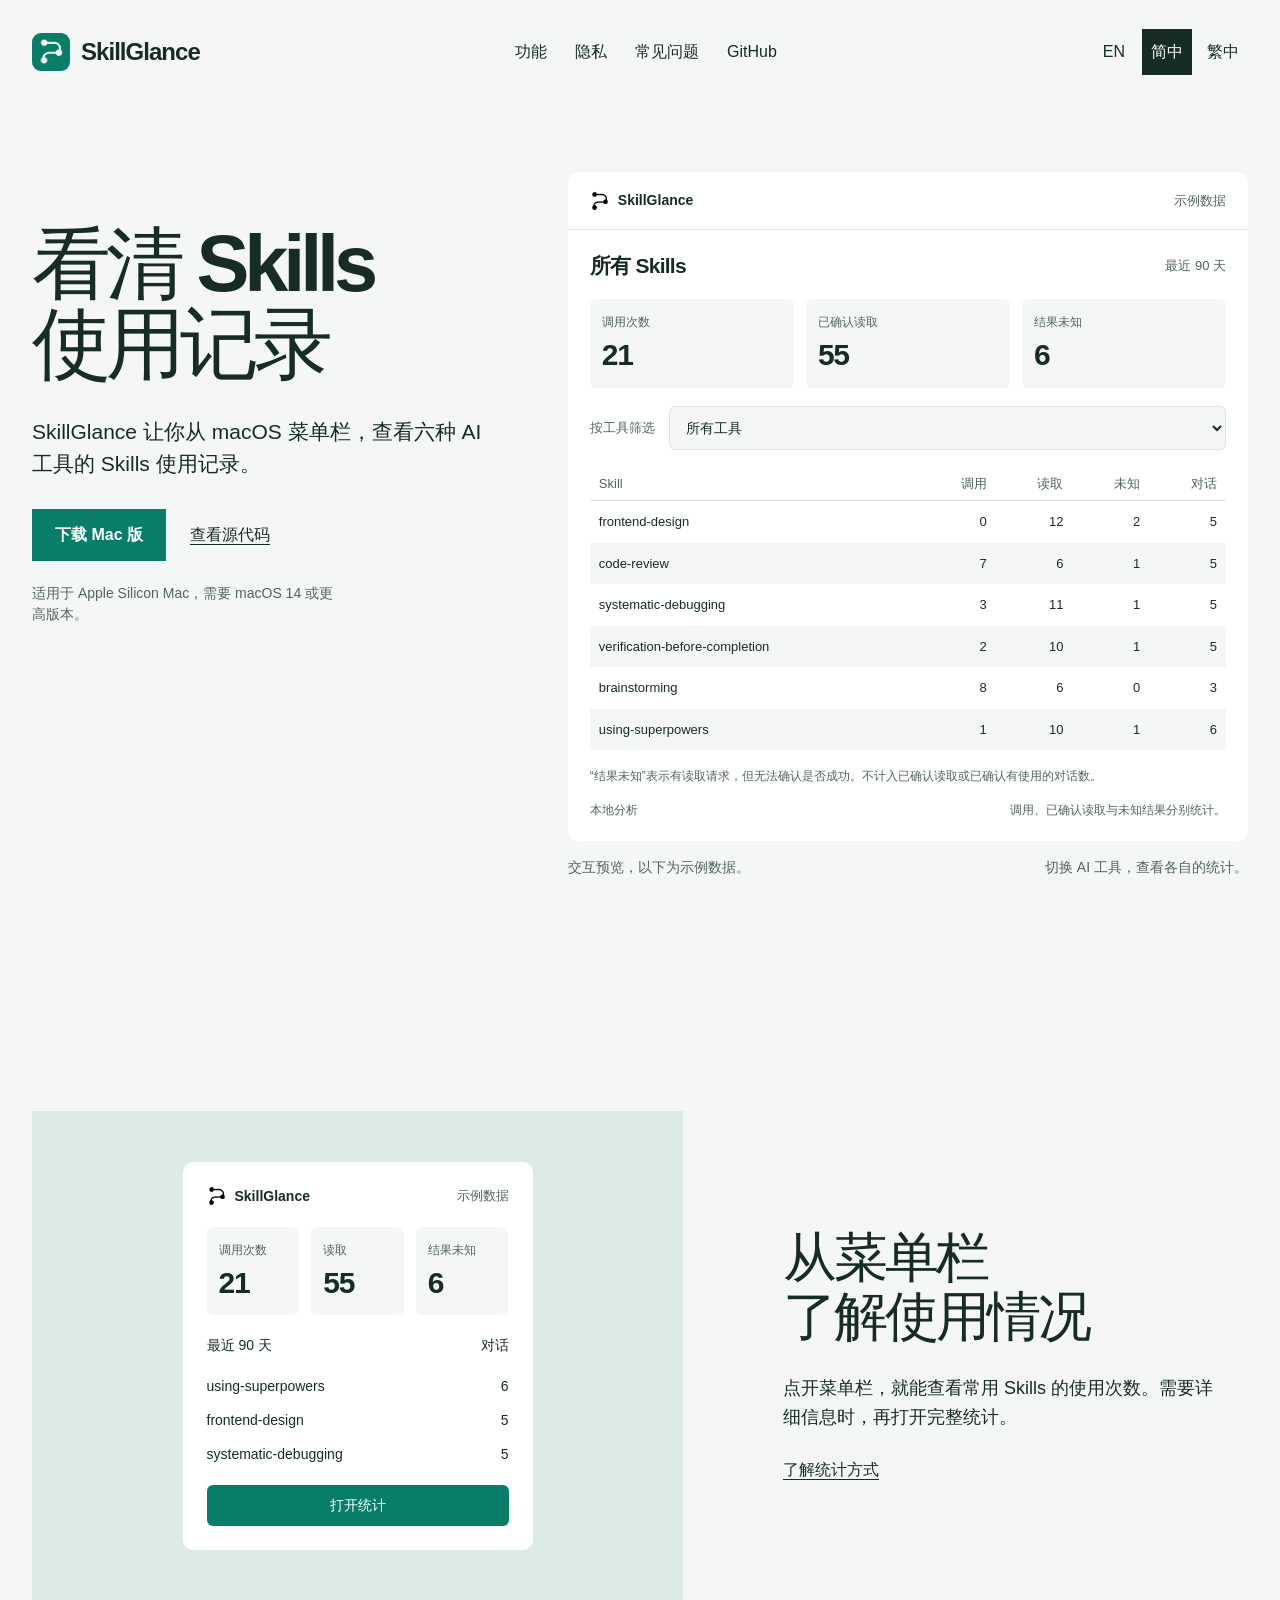
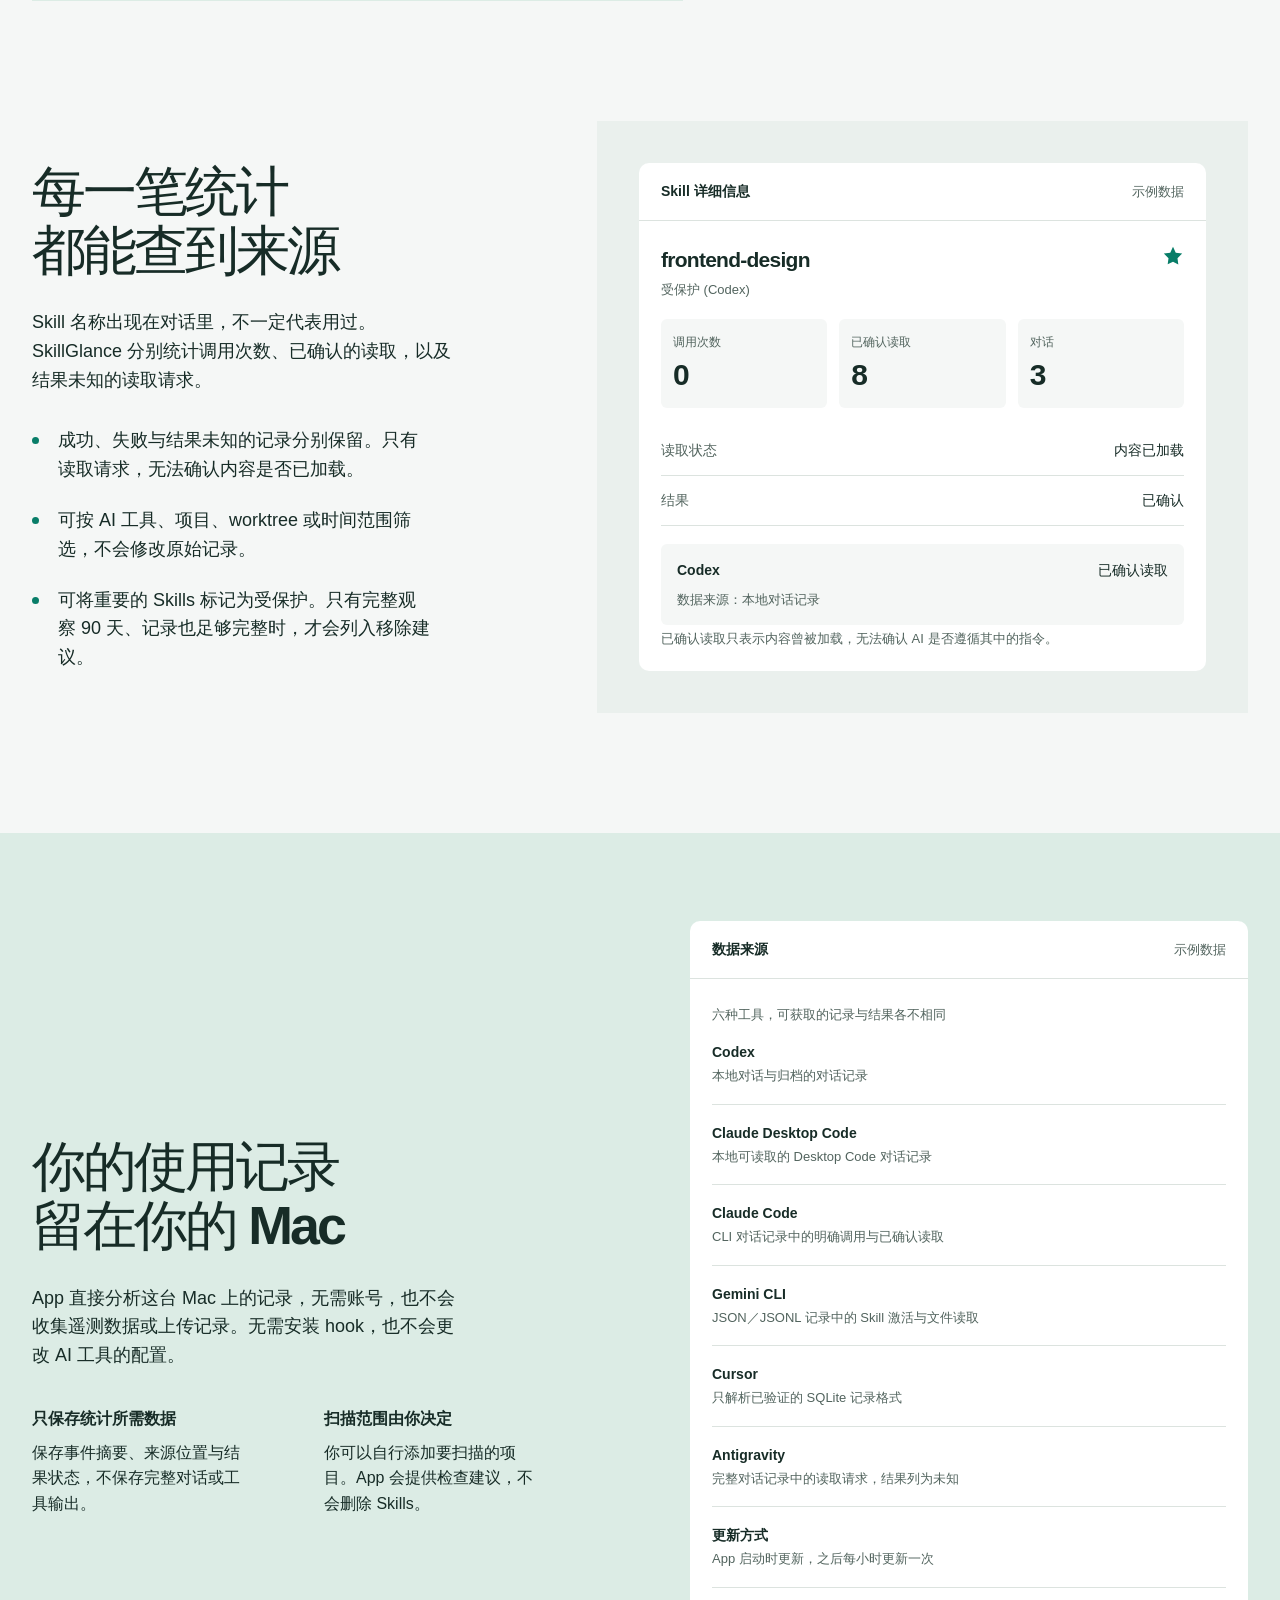
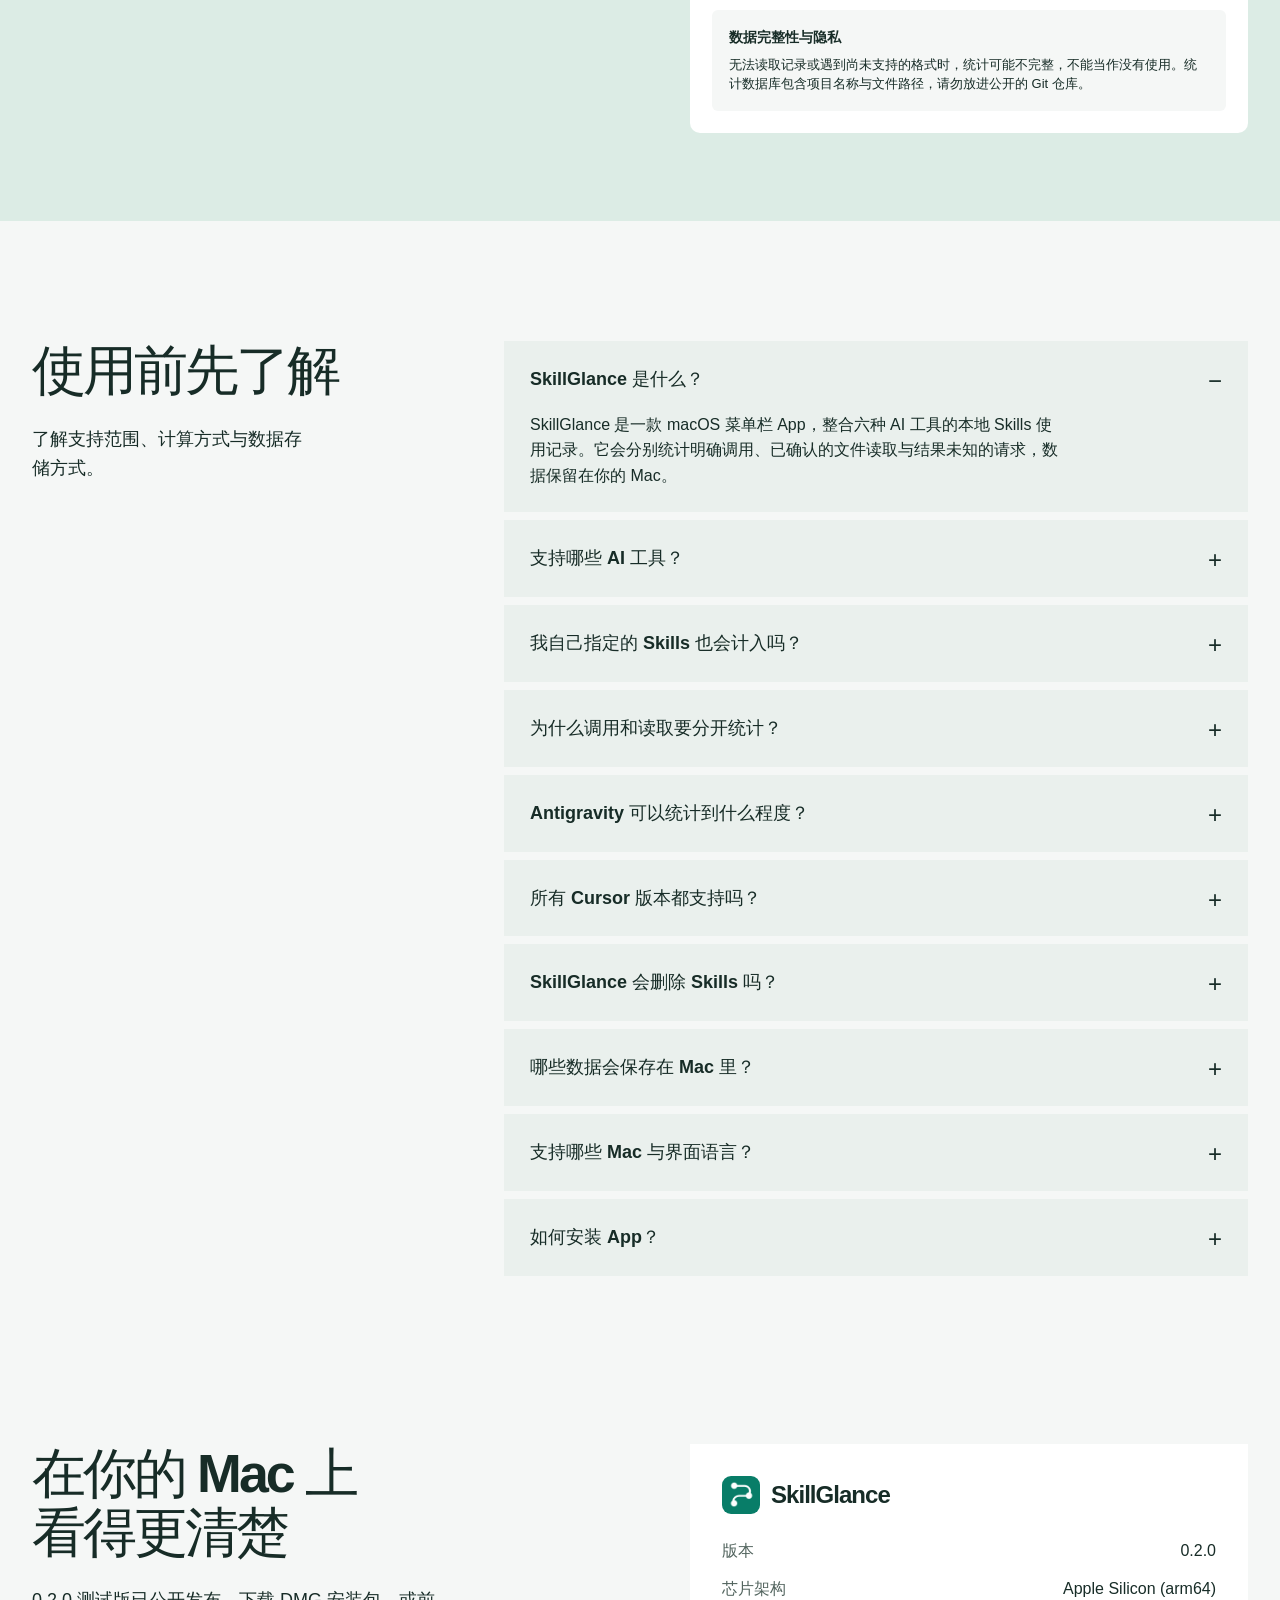
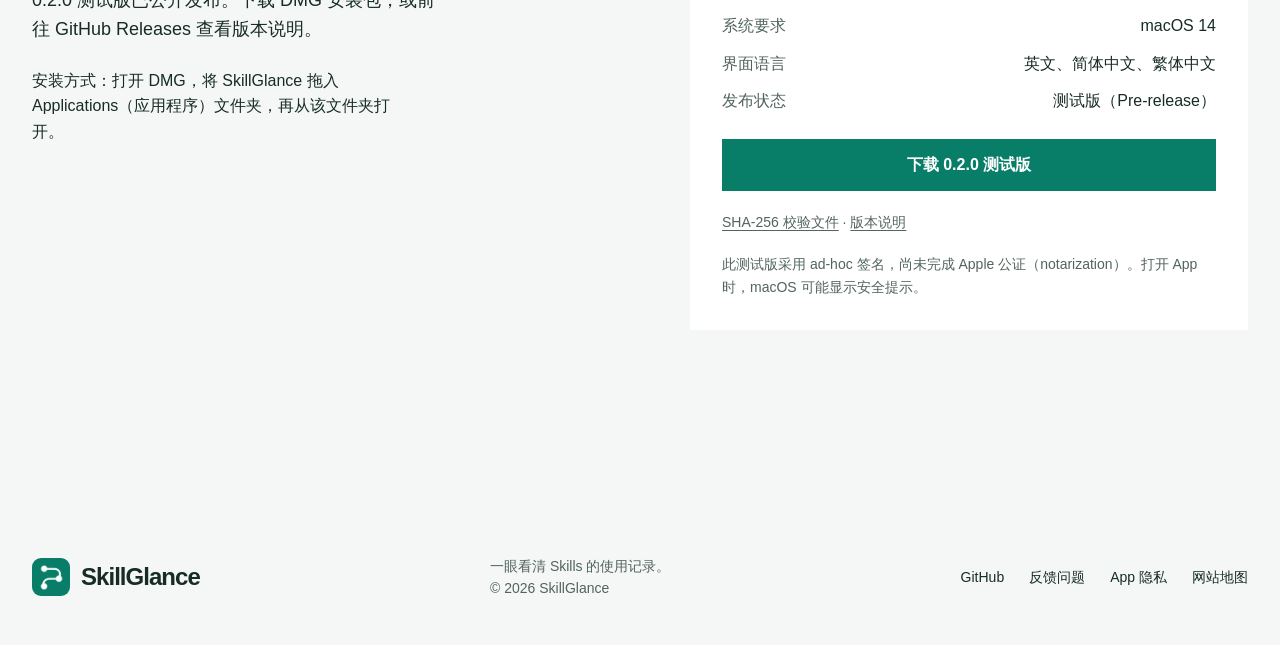
==== commit 75dfde74: "Improve multilingual search metadata and structured data" ====
--- a/site/zh-Hans/index.html
+++ b/site/zh-Hans/index.html
@@ -3,14 +3,29 @@
 <head>
   <meta charset="utf-8">
   <meta name="viewport" content="width=device-width, initial-scale=1">
-  <meta http-equiv="Content-Security-Policy" content="default-src 'none'; script-src 'self'; style-src 'self'; img-src 'self'; font-src 'self'; connect-src 'none'; object-src 'none'; base-uri 'none'; form-action 'none'">
+  <meta http-equiv="Content-Security-Policy" content="default-src 'none'; script-src 'self' 'sha256-Hp539ZfSOPnUoTVe7XP/6bG7+FMPl9BXn39p8kWJ05w='; style-src 'self'; img-src 'self'; font-src 'self'; connect-src 'none'; object-src 'none'; base-uri 'none'; form-action 'none'">
   <meta name="referrer" content="strict-origin-when-cross-origin">
   <meta name="color-scheme" content="light">
-  <title>SkillGlance：macOS AI Skills 使用统计</title>
-  <meta name="description" content="在 macOS 菜单栏查看 Codex、Claude Desktop Code、Claude Code、Gemini CLI、Cursor 与 Antigravity 的 Skills 使用记录。数据保留在本地，调用、读取与未知结果分别统计。">
-  <meta property="og:title" content="SkillGlance：macOS AI Skills 使用统计">
-  <meta property="og:description" content="在 macOS 菜单栏查看 Codex、Claude Desktop Code、Claude Code、Gemini CLI、Cursor 与 Antigravity 的 Skills 使用记录。数据保留在本地，调用、读取与未知结果分别统计。">
+  <meta name="robots" content="index,follow,max-image-preview:large">
+  <title>SkillGlance｜macOS AI Skills 使用统计工具</title>
+  <meta name="description" content="在 Mac 查看 Codex、Claude Code、Gemini CLI、Cursor 与 Antigravity 的 Skills 使用记录，分别统计调用、已确认读取与未知结果。数据保留在本地，提供英文、简中与繁中界面。">
+  <meta property="og:title" content="SkillGlance｜macOS AI Skills 使用统计工具">
+  <meta property="og:description" content="在 Mac 查看 Codex、Claude Code、Gemini CLI、Cursor 与 Antigravity 的 Skills 使用记录，分别统计调用、已确认读取与未知结果。数据保留在本地，提供英文、简中与繁中界面。">
   <meta property="og:type" content="website">
+  <meta property="og:site_name" content="SkillGlance">
+  <meta property="og:locale" content="zh_CN">
+  <meta property="og:locale:alternate" content="en_US">
+  <meta property="og:locale:alternate" content="zh_TW">
+  <meta property="og:image" content="https://simonsun1988.github.io/SkillGlance/assets/social-card.jpg">
+  <meta property="og:image:type" content="image/jpeg">
+  <meta property="og:image:width" content="1200">
+  <meta property="og:image:height" content="630">
+  <meta property="og:image:alt" content="SkillGlance：在 Mac 查看 AI Skills 使用统计，数据保留在本地。">
+  <meta name="twitter:card" content="summary_large_image">
+  <meta name="twitter:title" content="SkillGlance｜macOS AI Skills 使用统计工具">
+  <meta name="twitter:description" content="在 Mac 查看 Codex、Claude Code、Gemini CLI、Cursor 与 Antigravity 的 Skills 使用记录，分别统计调用、已确认读取与未知结果。数据保留在本地，提供英文、简中与繁中界面。">
+  <meta name="twitter:image" content="https://simonsun1988.github.io/SkillGlance/assets/social-card.jpg">
+  <meta name="twitter:image:alt" content="SkillGlance：在 Mac 查看 AI Skills 使用统计，数据保留在本地。">
   <meta property="og:url" content="https://simonsun1988.github.io/SkillGlance/zh-Hans/">
   <link rel="canonical" href="https://simonsun1988.github.io/SkillGlance/zh-Hans/">
   <link rel="alternate" hreflang="en" href="https://simonsun1988.github.io/SkillGlance/">
@@ -20,6 +35,7 @@
   <link rel="icon" type="image/png" href="../assets/mark.png">
   <link rel="stylesheet" href="../assets/site.css">
   <script src="../assets/site.js" defer></script>
+  <script type="application/ld+json">{"@context":"https://schema.org","@graph":[{"@type":"WebPage","@id":"https://simonsun1988.github.io/SkillGlance/zh-Hans/#webpage","url":"https://simonsun1988.github.io/SkillGlance/zh-Hans/","name":"SkillGlance｜macOS AI Skills 使用统计工具","description":"在 Mac 查看 Codex、Claude Code、Gemini CLI、Cursor 与 Antigravity 的 Skills 使用记录，分别统计调用、已确认读取与未知结果。数据保留在本地，提供英文、简中与繁中界面。","inLanguage":"zh-Hans","mainEntity":{"@id":"https://simonsun1988.github.io/SkillGlance/#app"}},{"@type":"SoftwareApplication","@id":"https://simonsun1988.github.io/SkillGlance/#app","name":"SkillGlance","url":"https://simonsun1988.github.io/SkillGlance/","description":"在 Mac 查看 Codex、Claude Code、Gemini CLI、Cursor 与 Antigravity 的 Skills 使用记录，分别统计调用、已确认读取与未知结果。数据保留在本地，提供英文、简中与繁中界面。","softwareVersion":"0.2.0","operatingSystem":"macOS 14 or later","processorRequirements":"Apple Silicon (arm64)","applicationCategory":"DeveloperApplication","inLanguage":["en","zh-Hans","zh-Hant"],"downloadUrl":"https://github.com/SimonSun1988/SkillGlance/releases/download/v0.2.0/SkillGlance-0.2.0-arm64.dmg","releaseNotes":"https://github.com/SimonSun1988/SkillGlance/releases/tag/v0.2.0","image":"https://simonsun1988.github.io/SkillGlance/assets/social-card.jpg","sameAs":"https://github.com/SimonSun1988/SkillGlance"}]}</script>
 </head>
 <body>
 <a class="skip-link" href="#main">跳至主要内容</a>
@@ -34,12 +50,12 @@
   <section class="hero wrap" aria-labelledby="hero-title">
     <div class="hero-copy">
       <h1 id="hero-title"><span class="title-line">看清 Skills</span><span class="title-line">使用记录</span></h1>
-      <p>六种 AI 工具的 Skills 使用记录，点开 macOS 菜单栏就能查看。</p>
+      <p>SkillGlance 让你从 macOS 菜单栏，查看六种 AI 工具的 Skills 使用记录。</p>
       <div class="hero-actions"><a class="button" href="#download">下载 Mac 版</a><a class="text-link" href="https://github.com/SimonSun1988/SkillGlance">查看源代码</a></div>
       <p class="compatibility">适用于 Apple Silicon Mac，需要 macOS 14 或更高版本。</p>
     </div>
     <figure class="hero-visual">
-      <div data-ui id="usage-preview" data-calls-label="调用次数" data-reads-label="已确认读取" data-unknown-label="结果未知" data-default-note="“结果未知”表示有读取请求，但无法确认是否成功。不计入已确认读取或已确认有使用的对话数。" data-antigravity-note="Antigravity 目前只能确认有读取请求。完整对话记录缺少可配对的结果 ID，因此列为“结果未知”，不计入已确认读取或已确认有使用的对话数。">
+      <div data-ui data-nosnippet id="usage-preview" data-calls-label="调用次数" data-reads-label="已确认读取" data-unknown-label="结果未知" data-default-note="“结果未知”表示有读取请求，但无法确认是否成功。不计入已确认读取或已确认有使用的对话数。" data-antigravity-note="Antigravity 目前只能确认有读取请求。完整对话记录缺少可配对的结果 ID，因此列为“结果未知”，不计入已确认读取或已确认有使用的对话数。">
         <div class="ui-top"><span class="ui-brand"><img src="../assets/mark.png" width="20" height="20" alt="" class="ui-logo">SkillGlance</span><span class="ui-time">示例数据</span></div>
         <div class="ui-content">
           <div class="detail-heading"><div class="ui-title">所有 Skills</div><span class="ui-time">最近 90 天</span></div>
@@ -56,7 +72,7 @@
   </section>
   <section class="glance section wrap" id="features" aria-labelledby="glance-title">
     <div class="menu-stage">
-      <div class="menu-preview" data-ui>
+      <div class="menu-preview" data-ui data-nosnippet>
         <div class="menu-title"><span class="ui-brand"><img src="../assets/mark.png" width="20" height="20" alt="" class="ui-logo">SkillGlance</span><span class="ui-time">示例数据</span></div>
         <div class="ui-stats"><div><span>调用次数</span><strong>21</strong></div><div><span>读取</span><strong>55</strong></div><div><span>结果未知</span><strong>6</strong></div></div>
         <div class="menu-status"><span>最近 90 天</span><span>对话</span></div>
@@ -69,7 +85,7 @@
   <section class="evidence section wrap" id="evidence" aria-labelledby="evidence-title">
     <div class="section-copy"><h2 id="evidence-title">每一笔统计<br>都能查到来源</h2><p>Skill 名称出现在对话里，不一定代表用过。SkillGlance 分别统计调用次数、已确认的读取，以及结果未知的读取请求。</p><ul class="evidence-notes"><li>成功、失败与结果未知的记录分别保留。只有读取请求，无法确认内容是否已加载。</li><li>可按 AI 工具、项目、worktree 或时间范围筛选，不会修改原始记录。</li><li>可将重要的 Skills 标记为受保护。只有完整观察 90 天、记录也足够完整时，才会列入移除建议。</li></ul></div>
     <div class="evidence-stage">
-      <div data-ui>
+      <div data-ui data-nosnippet>
         <div class="ui-top"><span class="ui-brand">Skill 详细信息</span><span class="ui-time">示例数据</span></div>
         <div class="ui-content">
           <div class="detail-heading"><strong class="ui-title">frontend-design</strong><span class="star" role="img" aria-label="重要 Skill"><svg viewBox="0 0 24 24" width="22" height="22" aria-hidden="true"><path d="m12 2 3 6.5 7 .9-5.1 5 .9 7-5.8-3.2L6.2 21l.9-6.6L2 9.4l7-.9Z" fill="currentColor"/></svg></span></div>
@@ -86,7 +102,7 @@
   <section class="privacy" id="privacy" aria-labelledby="privacy-title">
     <div class="privacy-inner wrap">
       <div class="section-copy"><h2 id="privacy-title">你的使用记录<br>留在你的 Mac</h2><p>App 直接分析这台 Mac 上的记录，无需账号，也不会收集遥测数据或上传记录。无需安装 hook，也不会更改 AI 工具的配置。</p><div class="privacy-facts"><p><strong>只保存统计所需数据</strong>保存事件摘要、来源位置与结果状态，不保存完整对话或工具输出。</p><p><strong>扫描范围由你决定</strong>你可以自行添加要扫描的项目。App 会提供检查建议，不会删除 Skills。</p></div></div>
-      <div data-ui class="sources-preview">
+      <div data-ui data-nosnippet class="sources-preview">
         <div class="ui-top"><span class="ui-brand">数据来源</span><span class="ui-time">示例数据</span></div>
         <div class="ui-content">
           <div class="ui-subtitle">六种工具，可获取的记录与结果各不相同</div>
@@ -97,12 +113,12 @@
       </div>
     </div>
   </section>
-  <section class="faq section wrap" id="questions" aria-labelledby="faq-title"><div class="faq-intro"><h2 id="faq-title">使用前先了解</h2><p>了解支持范围、计算方式与数据存储方式。</p></div><div class="faq-list"><details open><summary>支持哪些 AI 工具？</summary><p>Codex、Claude Desktop Code、Claude Code（CLI）、Gemini CLI、Cursor 与 Antigravity。实际可统计的内容，取决于本地有哪些记录，以及 App 是否支持该格式。不包含 Claude 的普通聊天记录。</p></details><details><summary>我自己指定的 Skills 也会计入吗？</summary><p>会。无论由你指定还是由 AI 选用，只要能确认调用或内容加载，就会计入。只在对话中提到 Skill 名称，不算成功使用。</p></details><details><summary>为什么调用和读取要分开统计？</summary><p>调用 Skill 时，可能同时加载它的指令；直接读取 Skill 文件时，也可能没有额外的调用记录。因此，两种次数分别呈现，直接相加可能重复统计同一次使用。</p></details><details><summary>Antigravity 可以统计到什么程度？</summary><p>目前只能从完整对话记录中识别明确的 Skill 文件读取请求。由于记录缺少可配对的调用或结果 ID，无法确认读取是否成功，因此列为“结果未知”，不计入已确认读取或已确认有使用的对话数，也不据此推算成功次数。</p></details><details><summary>所有 Cursor 版本都支持吗？</summary><p>目前只支持已验证的内部 SQLite 记录格式（v3 与 read_file_v2），并分别保留成功、失败与未知结果。遇到不支持的版本、记录缺失或数据库无法读取时，会标明统计不完整，不会当作没有使用。</p></details><details><summary>SkillGlance 会删除 Skills 吗？</summary><p>不会。App 只提供检查建议，并可在 Finder 中打开来源位置。列入移除建议前，必须有完整的 90 天观察记录与足够的使用数据。已标记为重要、系统内置或由工具管理的 Skills 都会受到保护。</p></details><details><summary>哪些数据会保存在 Mac 里？</summary><p>事件摘要、来源位置、读取进度、项目扫描范围与重要标记。App 不保存完整对话或工具输出，也不会上传你的记录。</p></details><details><summary>支持哪些 Mac 与界面语言？</summary><p>当前版本适用于 Apple Silicon Mac，系统要求设为 macOS 14 或更高版本；实机测试仅覆盖运行 macOS 27.0.1 的开发用 Mac。界面提供英文、简体中文与繁体中文，按 macOS 的语言偏好显示。</p></details><details><summary>如何安装 App？</summary><p>打开 DMG，将 SkillGlance 拖入 Applications（应用程序）文件夹，再从该文件夹打开 App。0.2.0 为 ad-hoc 签名的测试版，尚未完成 Apple 公证（notarization）。</p></details></div></section>
+  <section class="faq section wrap" id="questions" aria-labelledby="faq-title"><div class="faq-intro"><h2 id="faq-title">使用前先了解</h2><p>了解支持范围、计算方式与数据存储方式。</p></div><div class="faq-list"><details open><summary>SkillGlance 是什么？</summary><p>SkillGlance 是一款 macOS 菜单栏 App，整合六种 AI 工具的本地 Skills 使用记录。它会分别统计明确调用、已确认的文件读取与结果未知的请求，数据保留在你的 Mac。</p></details><details><summary>支持哪些 AI 工具？</summary><p>Codex、Claude Desktop Code、Claude Code（CLI）、Gemini CLI、Cursor 与 Antigravity。实际可统计的内容，取决于本地有哪些记录，以及 App 是否支持该格式。不包含 Claude 的普通聊天记录。</p></details><details><summary>我自己指定的 Skills 也会计入吗？</summary><p>会。无论由你指定还是由 AI 选用，只要能确认调用或内容加载，就会计入。只在对话中提到 Skill 名称，不算成功使用。</p></details><details><summary>为什么调用和读取要分开统计？</summary><p>调用 Skill 时，可能同时加载它的指令；直接读取 Skill 文件时，也可能没有额外的调用记录。因此，两种次数分别呈现，直接相加可能重复统计同一次使用。</p></details><details><summary>Antigravity 可以统计到什么程度？</summary><p>目前只能从完整对话记录中识别明确的 Skill 文件读取请求。由于记录缺少可配对的调用或结果 ID，无法确认读取是否成功，因此列为“结果未知”，不计入已确认读取或已确认有使用的对话数，也不据此推算成功次数。</p></details><details><summary>所有 Cursor 版本都支持吗？</summary><p>目前只支持已验证的内部 SQLite 记录格式（v3 与 read_file_v2），并分别保留成功、失败与未知结果。遇到不支持的版本、记录缺失或数据库无法读取时，会标明统计不完整，不会当作没有使用。</p></details><details><summary>SkillGlance 会删除 Skills 吗？</summary><p>不会。App 只提供检查建议，并可在 Finder 中打开来源位置。列入移除建议前，必须有完整的 90 天观察记录与足够的使用数据。已标记为重要、系统内置或由工具管理的 Skills 都会受到保护。</p></details><details><summary>哪些数据会保存在 Mac 里？</summary><p>事件摘要、来源位置、读取进度、项目扫描范围与重要标记。App 不保存完整对话或工具输出，也不会上传你的记录。</p></details><details><summary>支持哪些 Mac 与界面语言？</summary><p>当前版本适用于 Apple Silicon Mac，系统要求设为 macOS 14 或更高版本；实机测试仅覆盖运行 macOS 27.0.1 的开发用 Mac。界面提供英文、简体中文与繁体中文，按 macOS 的语言偏好显示。</p></details><details><summary>如何安装 App？</summary><p>打开 DMG，将 SkillGlance 拖入 Applications（应用程序）文件夹，再从该文件夹打开 App。0.2.0 为 ad-hoc 签名的测试版，尚未完成 Apple 公证（notarization）。</p></details></div></section>
   <section class="download section wrap" id="download" aria-labelledby="download-heading">
     <div class="download-copy"><h2 id="download-heading">在你的 Mac 上<br>看得更清楚</h2><p>0.2.0 测试版已公开发布。下载 DMG 安装包，或前往 GitHub Releases 查看版本说明。</p><p class="install-note">安装方式：打开 DMG，将 SkillGlance 拖入 Applications（应用程序）文件夹，再从该文件夹打开。</p></div>
     <div class="download-info"><div class="download-title"><span class="brand"><span class="brand-icon"><img src="../assets/mark.png" width="27" height="27" alt=""></span>SkillGlance</span></div><dl><div><dt>版本</dt><dd>0.2.0</dd></div><div><dt>芯片架构</dt><dd>Apple Silicon (arm64)</dd></div><div><dt>系统要求</dt><dd>macOS 14</dd></div><div><dt>界面语言</dt><dd>英文、简体中文、繁体中文</dd></div><div><dt>发布状态</dt><dd>测试版（Pre-release）</dd></div></dl><a class="button" href="https://github.com/SimonSun1988/SkillGlance/releases/download/v0.2.0/SkillGlance-0.2.0-arm64.dmg">下载 0.2.0 测试版</a><p class="release-note"><a href="https://github.com/SimonSun1988/SkillGlance/releases/download/v0.2.0/SkillGlance-0.2.0-arm64.dmg.sha256">SHA-256 校验文件</a> · <a href="https://github.com/SimonSun1988/SkillGlance/releases/tag/v0.2.0">版本说明</a></p><p class="release-note">此测试版采用 ad-hoc 签名，尚未完成 Apple 公证（notarization）。打开 App 时，macOS 可能显示安全提示。</p></div>
   </section>
 </main>
-<footer class="site-footer wrap"><a class="brand" href="#main"><span class="brand-icon"><img src="../assets/mark.png" width="27" height="27" alt=""></span>SkillGlance</a><p>一眼看清 Skills 的使用记录。<br>© 2026 SkillGlance</p><nav class="footer-links" aria-label="项目链接"><a href="https://github.com/SimonSun1988/SkillGlance">GitHub</a><a href="https://github.com/SimonSun1988/SkillGlance/issues">反馈问题</a><a href="#privacy">App 隐私</a></nav></footer>
+<footer class="site-footer wrap"><a class="brand" href="#main"><span class="brand-icon"><img src="../assets/mark.png" width="27" height="27" alt=""></span>SkillGlance</a><p>一眼看清 Skills 的使用记录。<br>© 2026 SkillGlance</p><nav class="footer-links" aria-label="项目链接"><a href="https://github.com/SimonSun1988/SkillGlance">GitHub</a><a href="https://github.com/SimonSun1988/SkillGlance/issues">反馈问题</a><a href="#privacy">App 隐私</a><a href="../sitemap.xml">网站地图</a></nav></footer>
 </body>
 </html>
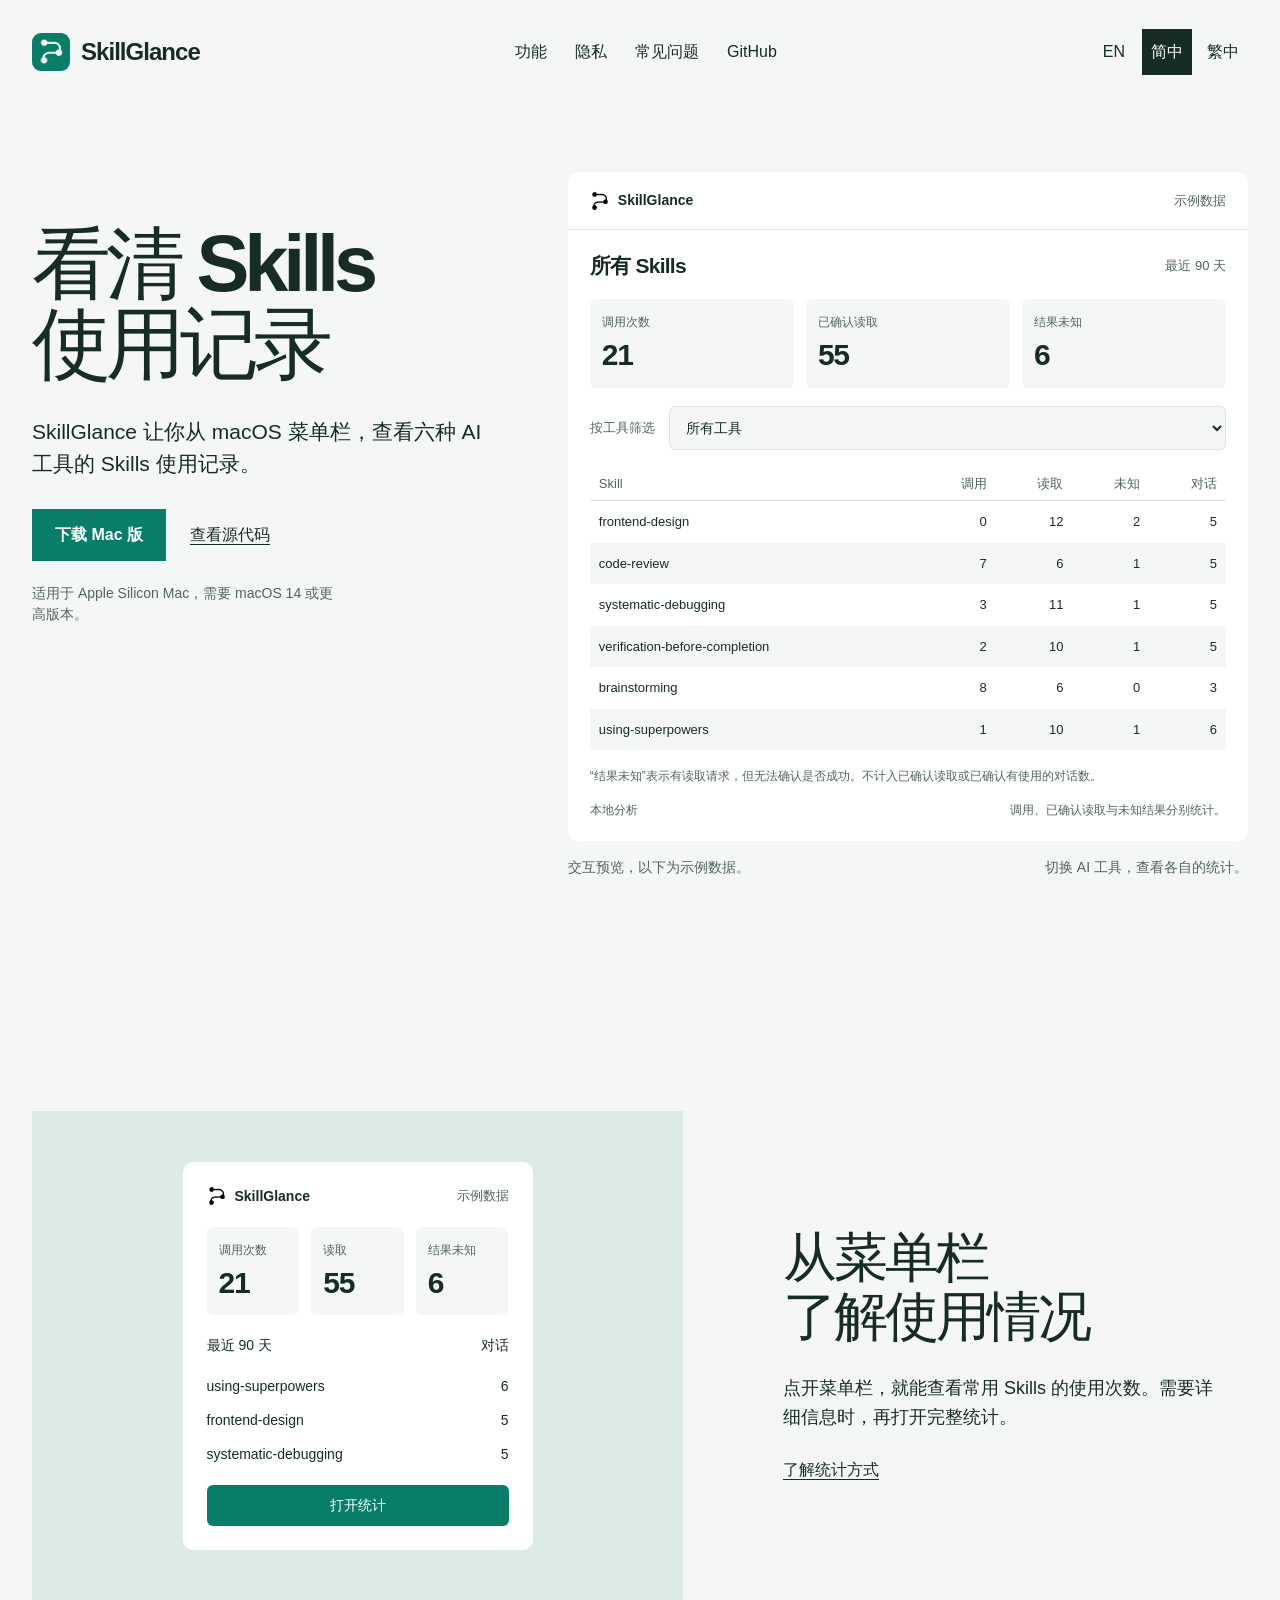
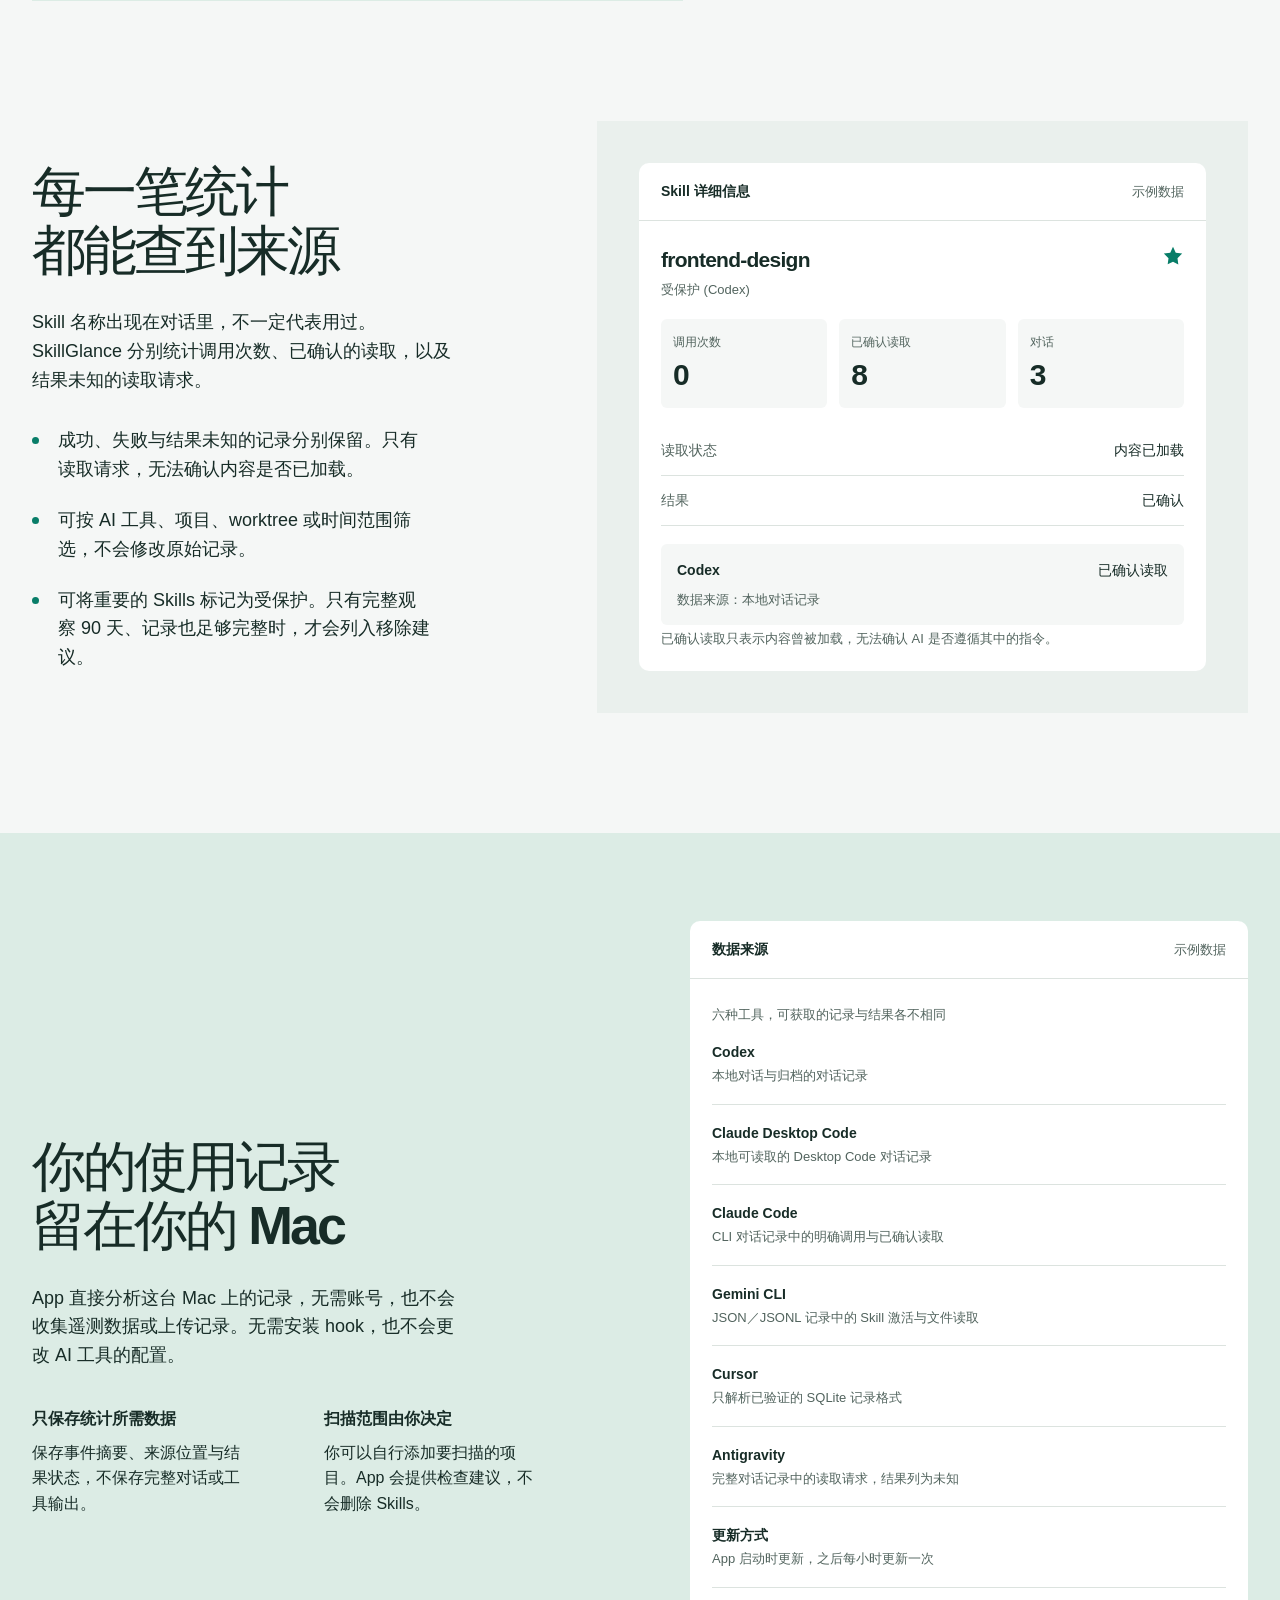
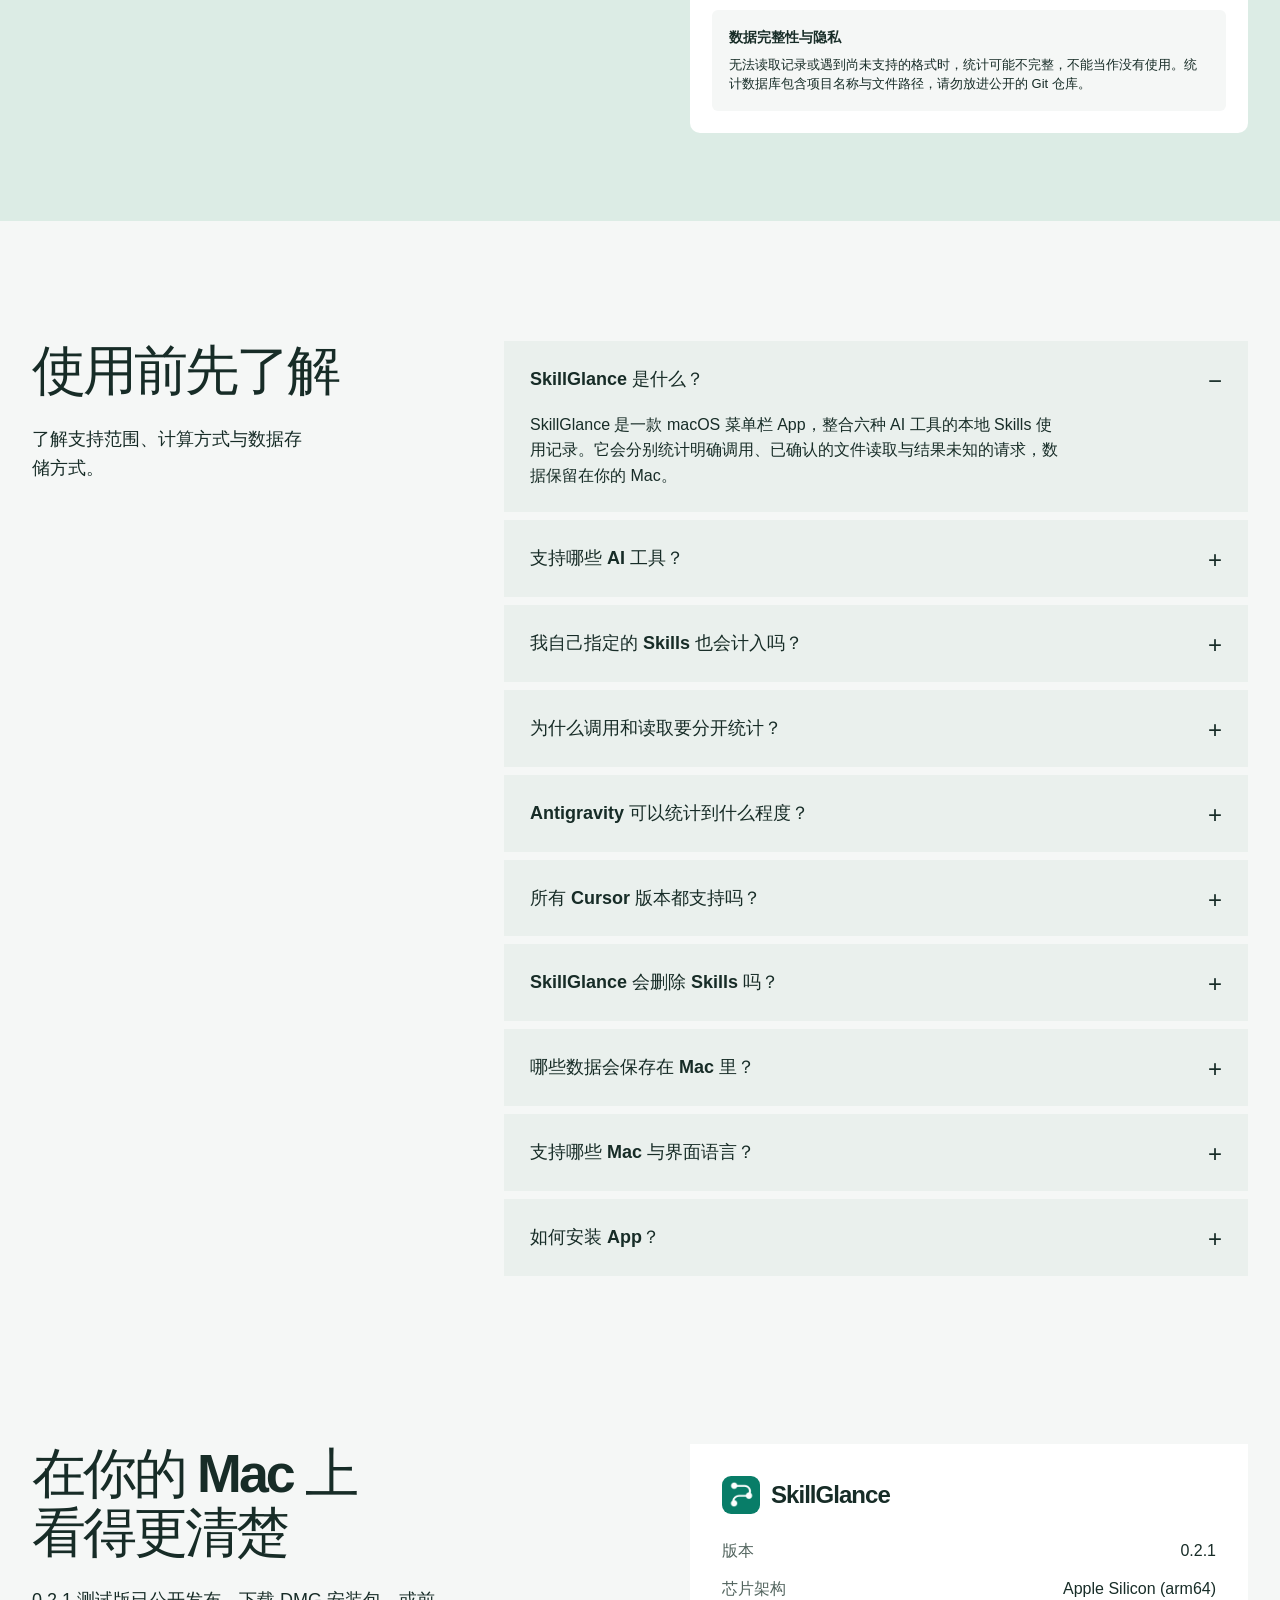
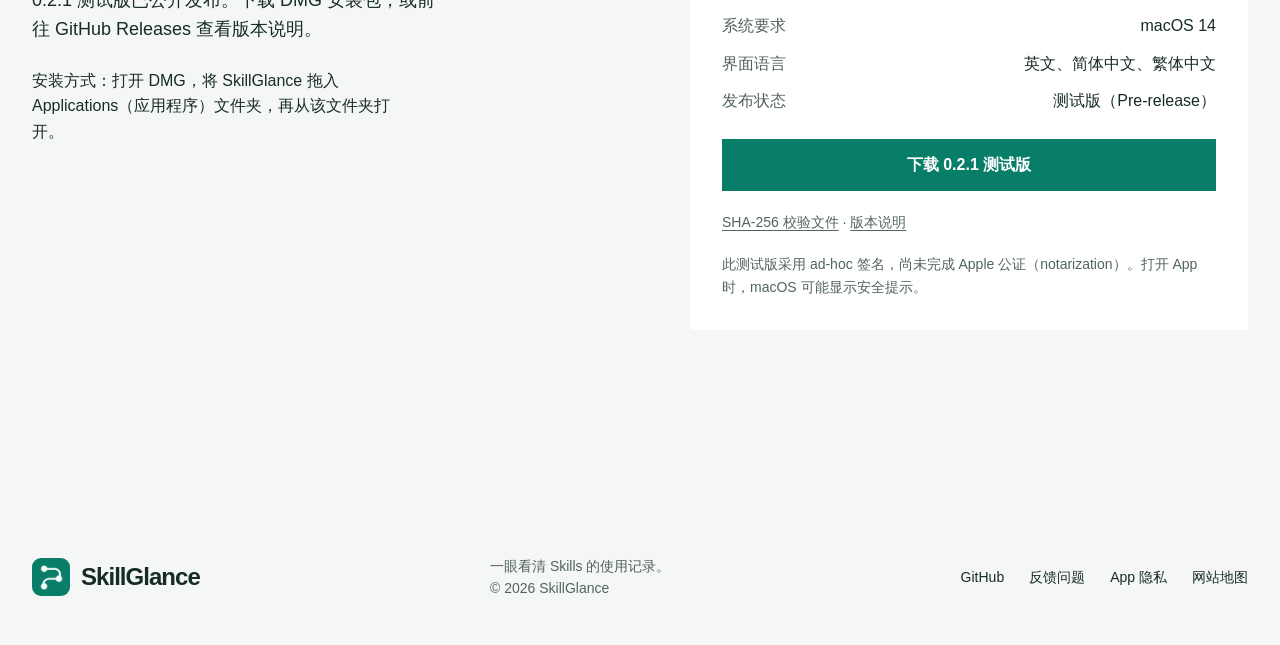
==== commit 246ff006: "Point README and website to the 0.2.1 release The 0.2.1 release files are now on GitHub.  - Change t" ====
--- a/site/zh-Hans/index.html
+++ b/site/zh-Hans/index.html
@@ -3,7 +3,7 @@
 <head>
   <meta charset="utf-8">
   <meta name="viewport" content="width=device-width, initial-scale=1">
-  <meta http-equiv="Content-Security-Policy" content="default-src 'none'; script-src 'self' 'sha256-Hp539ZfSOPnUoTVe7XP/6bG7+FMPl9BXn39p8kWJ05w='; style-src 'self'; img-src 'self'; font-src 'self'; connect-src 'none'; object-src 'none'; base-uri 'none'; form-action 'none'">
+  <meta http-equiv="Content-Security-Policy" content="default-src 'none'; script-src 'self' 'sha256-jAEuTovJz/0OAHJDu65OB/GXQh3jUaivmILcaB5Xz9A='; style-src 'self'; img-src 'self'; font-src 'self'; connect-src 'none'; object-src 'none'; base-uri 'none'; form-action 'none'">
   <meta name="referrer" content="strict-origin-when-cross-origin">
   <meta name="color-scheme" content="light">
   <meta name="robots" content="index,follow,max-image-preview:large">
@@ -35,7 +35,7 @@
   <link rel="icon" type="image/png" href="../assets/mark.png">
   <link rel="stylesheet" href="../assets/site.css">
   <script src="../assets/site.js" defer></script>
-  <script type="application/ld+json">{"@context":"https://schema.org","@graph":[{"@type":"WebPage","@id":"https://simonsun1988.github.io/SkillGlance/zh-Hans/#webpage","url":"https://simonsun1988.github.io/SkillGlance/zh-Hans/","name":"SkillGlance｜macOS AI Skills 使用统计工具","description":"在 Mac 查看 Codex、Claude Code、Gemini CLI、Cursor 与 Antigravity 的 Skills 使用记录，分别统计调用、已确认读取与未知结果。数据保留在本地，提供英文、简中与繁中界面。","inLanguage":"zh-Hans","mainEntity":{"@id":"https://simonsun1988.github.io/SkillGlance/#app"}},{"@type":"SoftwareApplication","@id":"https://simonsun1988.github.io/SkillGlance/#app","name":"SkillGlance","url":"https://simonsun1988.github.io/SkillGlance/","description":"在 Mac 查看 Codex、Claude Code、Gemini CLI、Cursor 与 Antigravity 的 Skills 使用记录，分别统计调用、已确认读取与未知结果。数据保留在本地，提供英文、简中与繁中界面。","softwareVersion":"0.2.0","operatingSystem":"macOS 14 or later","processorRequirements":"Apple Silicon (arm64)","applicationCategory":"DeveloperApplication","inLanguage":["en","zh-Hans","zh-Hant"],"downloadUrl":"https://github.com/SimonSun1988/SkillGlance/releases/download/v0.2.0/SkillGlance-0.2.0-arm64.dmg","releaseNotes":"https://github.com/SimonSun1988/SkillGlance/releases/tag/v0.2.0","image":"https://simonsun1988.github.io/SkillGlance/assets/social-card.jpg","sameAs":"https://github.com/SimonSun1988/SkillGlance"}]}</script>
+  <script type="application/ld+json">{"@context":"https://schema.org","@graph":[{"@type":"WebPage","@id":"https://simonsun1988.github.io/SkillGlance/zh-Hans/#webpage","url":"https://simonsun1988.github.io/SkillGlance/zh-Hans/","name":"SkillGlance｜macOS AI Skills 使用统计工具","description":"在 Mac 查看 Codex、Claude Code、Gemini CLI、Cursor 与 Antigravity 的 Skills 使用记录，分别统计调用、已确认读取与未知结果。数据保留在本地，提供英文、简中与繁中界面。","inLanguage":"zh-Hans","mainEntity":{"@id":"https://simonsun1988.github.io/SkillGlance/#app"}},{"@type":"SoftwareApplication","@id":"https://simonsun1988.github.io/SkillGlance/#app","name":"SkillGlance","url":"https://simonsun1988.github.io/SkillGlance/","description":"在 Mac 查看 Codex、Claude Code、Gemini CLI、Cursor 与 Antigravity 的 Skills 使用记录，分别统计调用、已确认读取与未知结果。数据保留在本地，提供英文、简中与繁中界面。","softwareVersion":"0.2.1","operatingSystem":"macOS 14 or later","processorRequirements":"Apple Silicon (arm64)","applicationCategory":"DeveloperApplication","inLanguage":["en","zh-Hans","zh-Hant"],"downloadUrl":"https://github.com/SimonSun1988/SkillGlance/releases/download/v0.2.1/SkillGlance-0.2.1-arm64.dmg","releaseNotes":"https://github.com/SimonSun1988/SkillGlance/releases/tag/v0.2.1","image":"https://simonsun1988.github.io/SkillGlance/assets/social-card.jpg","sameAs":"https://github.com/SimonSun1988/SkillGlance"}]}</script>
 </head>
 <body>
 <a class="skip-link" href="#main">跳至主要内容</a>
@@ -113,10 +113,10 @@
       </div>
     </div>
   </section>
-  <section class="faq section wrap" id="questions" aria-labelledby="faq-title"><div class="faq-intro"><h2 id="faq-title">使用前先了解</h2><p>了解支持范围、计算方式与数据存储方式。</p></div><div class="faq-list"><details open><summary>SkillGlance 是什么？</summary><p>SkillGlance 是一款 macOS 菜单栏 App，整合六种 AI 工具的本地 Skills 使用记录。它会分别统计明确调用、已确认的文件读取与结果未知的请求，数据保留在你的 Mac。</p></details><details><summary>支持哪些 AI 工具？</summary><p>Codex、Claude Desktop Code、Claude Code（CLI）、Gemini CLI、Cursor 与 Antigravity。实际可统计的内容，取决于本地有哪些记录，以及 App 是否支持该格式。不包含 Claude 的普通聊天记录。</p></details><details><summary>我自己指定的 Skills 也会计入吗？</summary><p>会。无论由你指定还是由 AI 选用，只要能确认调用或内容加载，就会计入。只在对话中提到 Skill 名称，不算成功使用。</p></details><details><summary>为什么调用和读取要分开统计？</summary><p>调用 Skill 时，可能同时加载它的指令；直接读取 Skill 文件时，也可能没有额外的调用记录。因此，两种次数分别呈现，直接相加可能重复统计同一次使用。</p></details><details><summary>Antigravity 可以统计到什么程度？</summary><p>目前只能从完整对话记录中识别明确的 Skill 文件读取请求。由于记录缺少可配对的调用或结果 ID，无法确认读取是否成功，因此列为“结果未知”，不计入已确认读取或已确认有使用的对话数，也不据此推算成功次数。</p></details><details><summary>所有 Cursor 版本都支持吗？</summary><p>目前只支持已验证的内部 SQLite 记录格式（v3 与 read_file_v2），并分别保留成功、失败与未知结果。遇到不支持的版本、记录缺失或数据库无法读取时，会标明统计不完整，不会当作没有使用。</p></details><details><summary>SkillGlance 会删除 Skills 吗？</summary><p>不会。App 只提供检查建议，并可在 Finder 中打开来源位置。列入移除建议前，必须有完整的 90 天观察记录与足够的使用数据。已标记为重要、系统内置或由工具管理的 Skills 都会受到保护。</p></details><details><summary>哪些数据会保存在 Mac 里？</summary><p>事件摘要、来源位置、读取进度、项目扫描范围与重要标记。App 不保存完整对话或工具输出，也不会上传你的记录。</p></details><details><summary>支持哪些 Mac 与界面语言？</summary><p>当前版本适用于 Apple Silicon Mac，系统要求设为 macOS 14 或更高版本；实机测试仅覆盖运行 macOS 27.0.1 的开发用 Mac。界面提供英文、简体中文与繁体中文，按 macOS 的语言偏好显示。</p></details><details><summary>如何安装 App？</summary><p>打开 DMG，将 SkillGlance 拖入 Applications（应用程序）文件夹，再从该文件夹打开 App。0.2.0 为 ad-hoc 签名的测试版，尚未完成 Apple 公证（notarization）。</p></details></div></section>
+  <section class="faq section wrap" id="questions" aria-labelledby="faq-title"><div class="faq-intro"><h2 id="faq-title">使用前先了解</h2><p>了解支持范围、计算方式与数据存储方式。</p></div><div class="faq-list"><details open><summary>SkillGlance 是什么？</summary><p>SkillGlance 是一款 macOS 菜单栏 App，整合六种 AI 工具的本地 Skills 使用记录。它会分别统计明确调用、已确认的文件读取与结果未知的请求，数据保留在你的 Mac。</p></details><details><summary>支持哪些 AI 工具？</summary><p>Codex、Claude Desktop Code、Claude Code（CLI）、Gemini CLI、Cursor 与 Antigravity。实际可统计的内容，取决于本地有哪些记录，以及 App 是否支持该格式。不包含 Claude 的普通聊天记录。</p></details><details><summary>我自己指定的 Skills 也会计入吗？</summary><p>会。无论由你指定还是由 AI 选用，只要能确认调用或内容加载，就会计入。只在对话中提到 Skill 名称，不算成功使用。</p></details><details><summary>为什么调用和读取要分开统计？</summary><p>调用 Skill 时，可能同时加载它的指令；直接读取 Skill 文件时，也可能没有额外的调用记录。因此，两种次数分别呈现，直接相加可能重复统计同一次使用。</p></details><details><summary>Antigravity 可以统计到什么程度？</summary><p>目前只能从完整对话记录中识别明确的 Skill 文件读取请求。由于记录缺少可配对的调用或结果 ID，无法确认读取是否成功，因此列为“结果未知”，不计入已确认读取或已确认有使用的对话数，也不据此推算成功次数。</p></details><details><summary>所有 Cursor 版本都支持吗？</summary><p>目前只支持已验证的内部 SQLite 记录格式（v3 与 read_file_v2），并分别保留成功、失败与未知结果。遇到不支持的版本、记录缺失或数据库无法读取时，会标明统计不完整，不会当作没有使用。</p></details><details><summary>SkillGlance 会删除 Skills 吗？</summary><p>不会。App 只提供检查建议，并可在 Finder 中打开来源位置。列入移除建议前，必须有完整的 90 天观察记录与足够的使用数据。已标记为重要、系统内置或由工具管理的 Skills 都会受到保护。</p></details><details><summary>哪些数据会保存在 Mac 里？</summary><p>事件摘要、来源位置、读取进度、项目扫描范围与重要标记。App 不保存完整对话或工具输出，也不会上传你的记录。</p></details><details><summary>支持哪些 Mac 与界面语言？</summary><p>当前版本适用于 Apple Silicon Mac，系统要求设为 macOS 14 或更高版本；实机测试仅覆盖运行 macOS 27.0.1 的开发用 Mac。界面提供英文、简体中文与繁体中文，按 macOS 的语言偏好显示。</p></details><details><summary>如何安装 App？</summary><p>打开 DMG，将 SkillGlance 拖入 Applications（应用程序）文件夹，再从该文件夹打开 App。0.2.1 为 ad-hoc 签名的测试版，尚未完成 Apple 公证（notarization）。</p></details></div></section>
   <section class="download section wrap" id="download" aria-labelledby="download-heading">
-    <div class="download-copy"><h2 id="download-heading">在你的 Mac 上<br>看得更清楚</h2><p>0.2.0 测试版已公开发布。下载 DMG 安装包，或前往 GitHub Releases 查看版本说明。</p><p class="install-note">安装方式：打开 DMG，将 SkillGlance 拖入 Applications（应用程序）文件夹，再从该文件夹打开。</p></div>
-    <div class="download-info"><div class="download-title"><span class="brand"><span class="brand-icon"><img src="../assets/mark.png" width="27" height="27" alt=""></span>SkillGlance</span></div><dl><div><dt>版本</dt><dd>0.2.0</dd></div><div><dt>芯片架构</dt><dd>Apple Silicon (arm64)</dd></div><div><dt>系统要求</dt><dd>macOS 14</dd></div><div><dt>界面语言</dt><dd>英文、简体中文、繁体中文</dd></div><div><dt>发布状态</dt><dd>测试版（Pre-release）</dd></div></dl><a class="button" href="https://github.com/SimonSun1988/SkillGlance/releases/download/v0.2.0/SkillGlance-0.2.0-arm64.dmg">下载 0.2.0 测试版</a><p class="release-note"><a href="https://github.com/SimonSun1988/SkillGlance/releases/download/v0.2.0/SkillGlance-0.2.0-arm64.dmg.sha256">SHA-256 校验文件</a> · <a href="https://github.com/SimonSun1988/SkillGlance/releases/tag/v0.2.0">版本说明</a></p><p class="release-note">此测试版采用 ad-hoc 签名，尚未完成 Apple 公证（notarization）。打开 App 时，macOS 可能显示安全提示。</p></div>
+    <div class="download-copy"><h2 id="download-heading">在你的 Mac 上<br>看得更清楚</h2><p>0.2.1 测试版已公开发布。下载 DMG 安装包，或前往 GitHub Releases 查看版本说明。</p><p class="install-note">安装方式：打开 DMG，将 SkillGlance 拖入 Applications（应用程序）文件夹，再从该文件夹打开。</p></div>
+    <div class="download-info"><div class="download-title"><span class="brand"><span class="brand-icon"><img src="../assets/mark.png" width="27" height="27" alt=""></span>SkillGlance</span></div><dl><div><dt>版本</dt><dd>0.2.1</dd></div><div><dt>芯片架构</dt><dd>Apple Silicon (arm64)</dd></div><div><dt>系统要求</dt><dd>macOS 14</dd></div><div><dt>界面语言</dt><dd>英文、简体中文、繁体中文</dd></div><div><dt>发布状态</dt><dd>测试版（Pre-release）</dd></div></dl><a class="button" href="https://github.com/SimonSun1988/SkillGlance/releases/download/v0.2.1/SkillGlance-0.2.1-arm64.dmg">下载 0.2.1 测试版</a><p class="release-note"><a href="https://github.com/SimonSun1988/SkillGlance/releases/download/v0.2.1/SkillGlance-0.2.1-arm64.dmg.sha256">SHA-256 校验文件</a> · <a href="https://github.com/SimonSun1988/SkillGlance/releases/tag/v0.2.1">版本说明</a></p><p class="release-note">此测试版采用 ad-hoc 签名，尚未完成 Apple 公证（notarization）。打开 App 时，macOS 可能显示安全提示。</p></div>
   </section>
 </main>
 <footer class="site-footer wrap"><a class="brand" href="#main"><span class="brand-icon"><img src="../assets/mark.png" width="27" height="27" alt=""></span>SkillGlance</a><p>一眼看清 Skills 的使用记录。<br>© 2026 SkillGlance</p><nav class="footer-links" aria-label="项目链接"><a href="https://github.com/SimonSun1988/SkillGlance">GitHub</a><a href="https://github.com/SimonSun1988/SkillGlance/issues">反馈问题</a><a href="#privacy">App 隐私</a><a href="../sitemap.xml">网站地图</a></nav></footer>
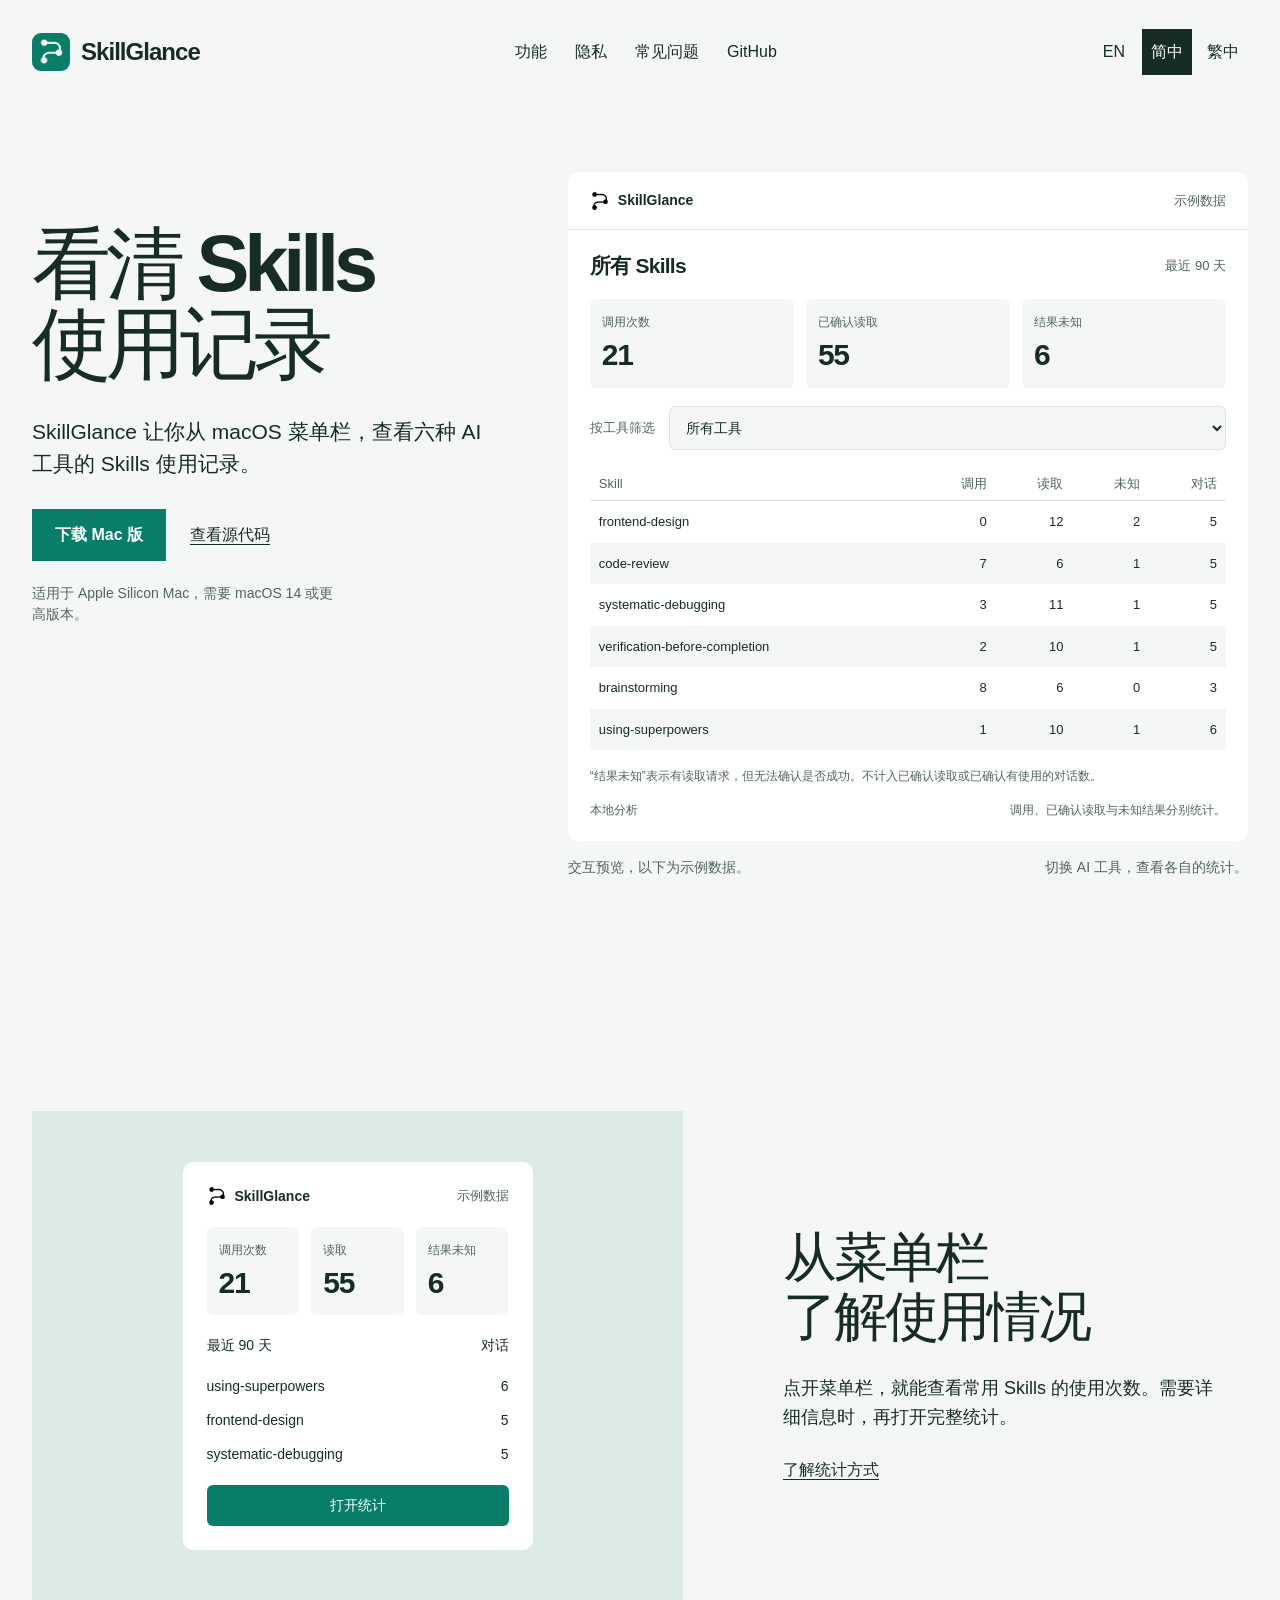
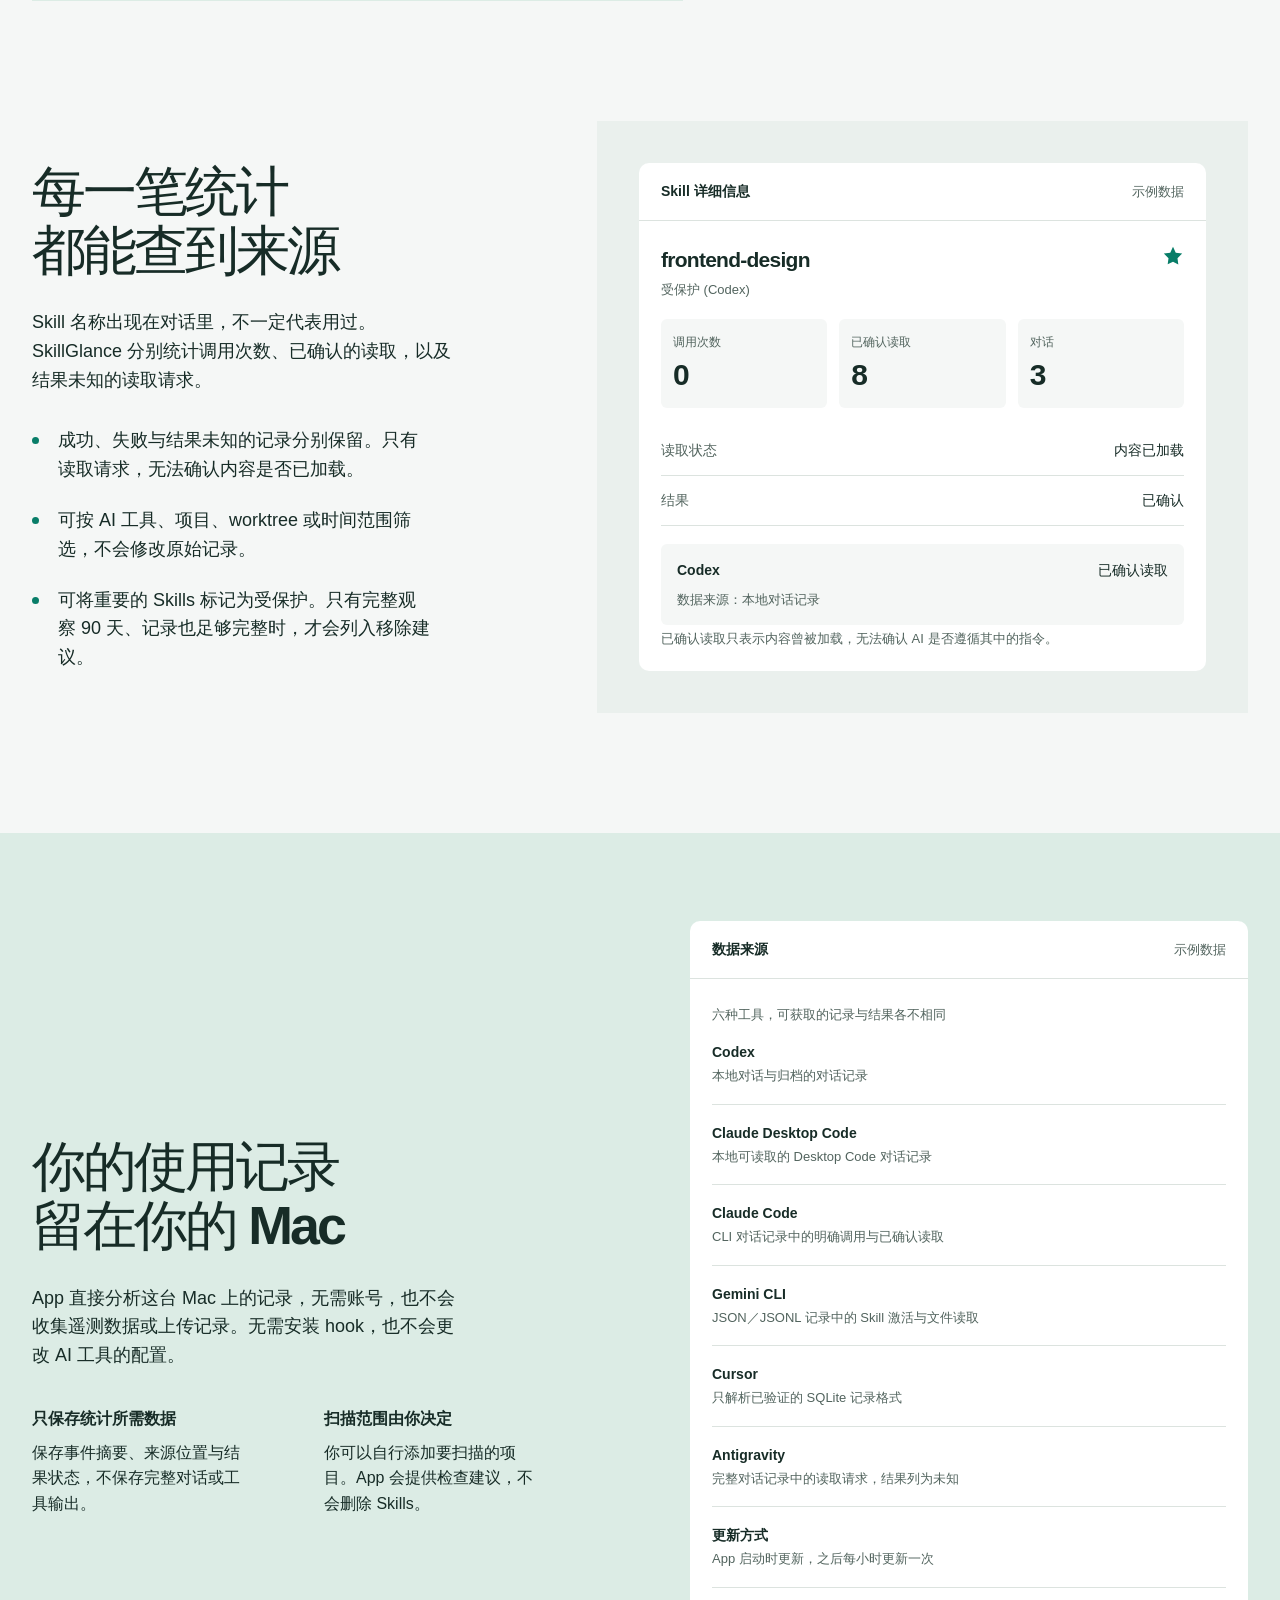
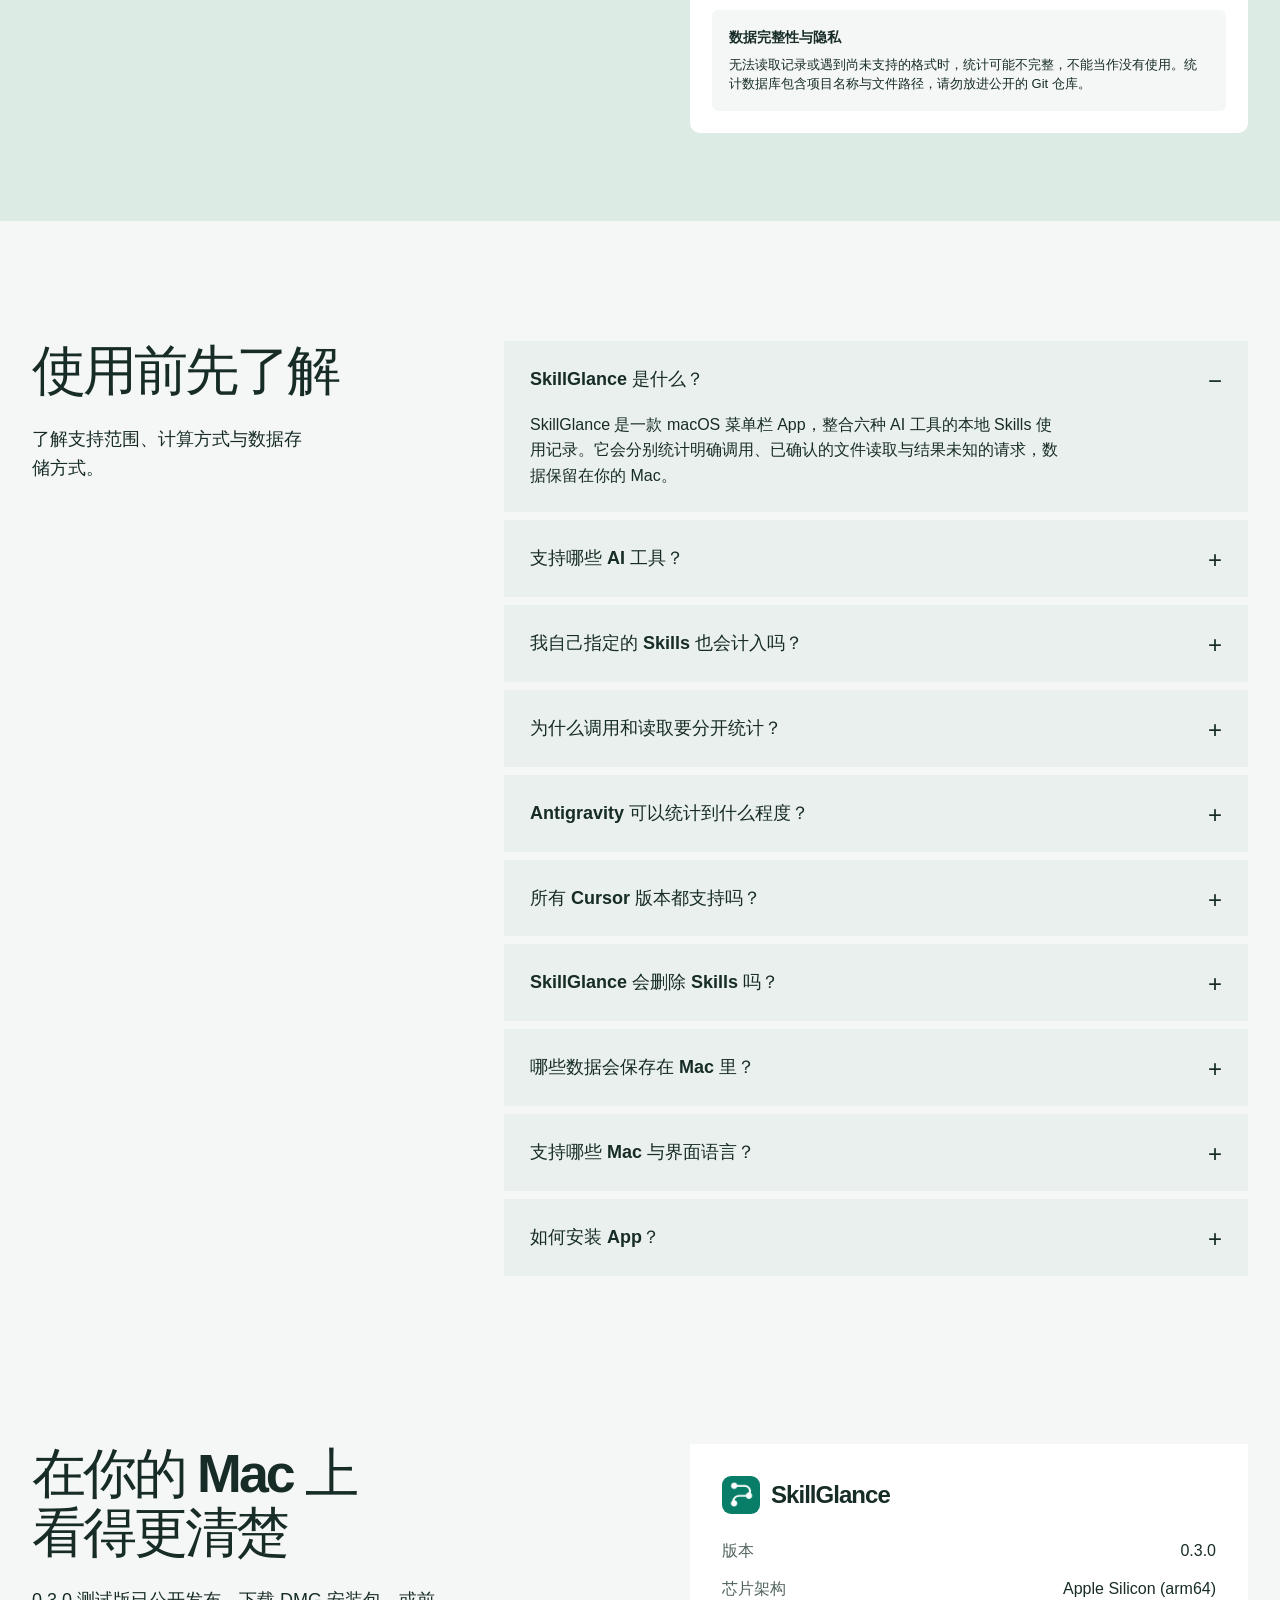
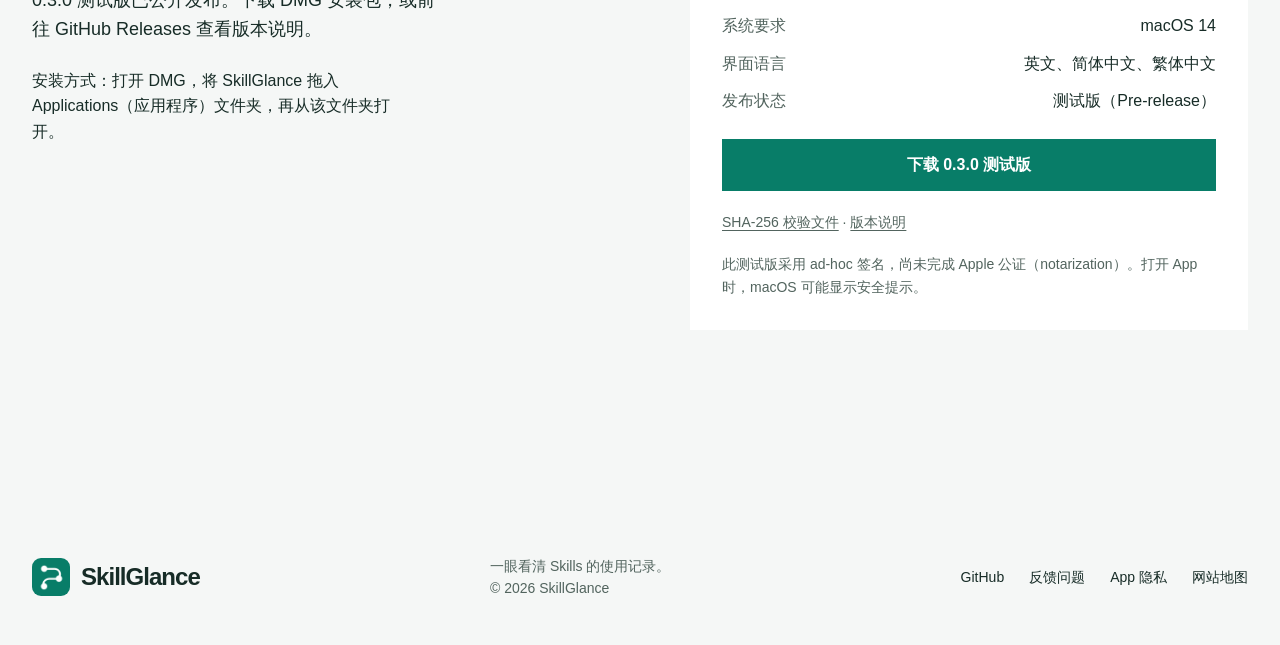
==== commit 3a485e3e: "Release 0.3.0 - Set the app version to 0.3.0, build 8. - Add the 0.3.0 changes to the changelog. - P" ====
--- a/site/zh-Hans/index.html
+++ b/site/zh-Hans/index.html
@@ -3,7 +3,7 @@
 <head>
   <meta charset="utf-8">
   <meta name="viewport" content="width=device-width, initial-scale=1">
-  <meta http-equiv="Content-Security-Policy" content="default-src 'none'; script-src 'self' 'sha256-jAEuTovJz/0OAHJDu65OB/GXQh3jUaivmILcaB5Xz9A='; style-src 'self'; img-src 'self'; font-src 'self'; connect-src 'none'; object-src 'none'; base-uri 'none'; form-action 'none'">
+  <meta http-equiv="Content-Security-Policy" content="default-src 'none'; script-src 'self' 'sha256-irVctRzMw6TC76MbQ7fGH4OXNcbagZbUpRoPDQd1vZc='; style-src 'self'; img-src 'self'; font-src 'self'; connect-src 'none'; object-src 'none'; base-uri 'none'; form-action 'none'">
   <meta name="referrer" content="strict-origin-when-cross-origin">
   <meta name="color-scheme" content="light">
   <meta name="robots" content="index,follow,max-image-preview:large">
@@ -35,7 +35,7 @@
   <link rel="icon" type="image/png" href="../assets/mark.png">
   <link rel="stylesheet" href="../assets/site.css">
   <script src="../assets/site.js" defer></script>
-  <script type="application/ld+json">{"@context":"https://schema.org","@graph":[{"@type":"WebPage","@id":"https://simonsun1988.github.io/SkillGlance/zh-Hans/#webpage","url":"https://simonsun1988.github.io/SkillGlance/zh-Hans/","name":"SkillGlance｜macOS AI Skills 使用统计工具","description":"在 Mac 查看 Codex、Claude Code、Gemini CLI、Cursor 与 Antigravity 的 Skills 使用记录，分别统计调用、已确认读取与未知结果。数据保留在本地，提供英文、简中与繁中界面。","inLanguage":"zh-Hans","mainEntity":{"@id":"https://simonsun1988.github.io/SkillGlance/#app"}},{"@type":"SoftwareApplication","@id":"https://simonsun1988.github.io/SkillGlance/#app","name":"SkillGlance","url":"https://simonsun1988.github.io/SkillGlance/","description":"在 Mac 查看 Codex、Claude Code、Gemini CLI、Cursor 与 Antigravity 的 Skills 使用记录，分别统计调用、已确认读取与未知结果。数据保留在本地，提供英文、简中与繁中界面。","softwareVersion":"0.2.1","operatingSystem":"macOS 14 or later","processorRequirements":"Apple Silicon (arm64)","applicationCategory":"DeveloperApplication","inLanguage":["en","zh-Hans","zh-Hant"],"downloadUrl":"https://github.com/SimonSun1988/SkillGlance/releases/download/v0.2.1/SkillGlance-0.2.1-arm64.dmg","releaseNotes":"https://github.com/SimonSun1988/SkillGlance/releases/tag/v0.2.1","image":"https://simonsun1988.github.io/SkillGlance/assets/social-card.jpg","sameAs":"https://github.com/SimonSun1988/SkillGlance"}]}</script>
+  <script type="application/ld+json">{"@context":"https://schema.org","@graph":[{"@type":"WebPage","@id":"https://simonsun1988.github.io/SkillGlance/zh-Hans/#webpage","url":"https://simonsun1988.github.io/SkillGlance/zh-Hans/","name":"SkillGlance｜macOS AI Skills 使用统计工具","description":"在 Mac 查看 Codex、Claude Code、Gemini CLI、Cursor 与 Antigravity 的 Skills 使用记录，分别统计调用、已确认读取与未知结果。数据保留在本地，提供英文、简中与繁中界面。","inLanguage":"zh-Hans","mainEntity":{"@id":"https://simonsun1988.github.io/SkillGlance/#app"}},{"@type":"SoftwareApplication","@id":"https://simonsun1988.github.io/SkillGlance/#app","name":"SkillGlance","url":"https://simonsun1988.github.io/SkillGlance/","description":"在 Mac 查看 Codex、Claude Code、Gemini CLI、Cursor 与 Antigravity 的 Skills 使用记录，分别统计调用、已确认读取与未知结果。数据保留在本地，提供英文、简中与繁中界面。","softwareVersion":"0.3.0","operatingSystem":"macOS 14 or later","processorRequirements":"Apple Silicon (arm64)","applicationCategory":"DeveloperApplication","inLanguage":["en","zh-Hans","zh-Hant"],"downloadUrl":"https://github.com/SimonSun1988/SkillGlance/releases/download/v0.3.0/SkillGlance-0.3.0-arm64.dmg","releaseNotes":"https://github.com/SimonSun1988/SkillGlance/releases/tag/v0.3.0","image":"https://simonsun1988.github.io/SkillGlance/assets/social-card.jpg","sameAs":"https://github.com/SimonSun1988/SkillGlance"}]}</script>
 </head>
 <body>
 <a class="skip-link" href="#main">跳至主要内容</a>
@@ -113,10 +113,10 @@
       </div>
     </div>
   </section>
-  <section class="faq section wrap" id="questions" aria-labelledby="faq-title"><div class="faq-intro"><h2 id="faq-title">使用前先了解</h2><p>了解支持范围、计算方式与数据存储方式。</p></div><div class="faq-list"><details open><summary>SkillGlance 是什么？</summary><p>SkillGlance 是一款 macOS 菜单栏 App，整合六种 AI 工具的本地 Skills 使用记录。它会分别统计明确调用、已确认的文件读取与结果未知的请求，数据保留在你的 Mac。</p></details><details><summary>支持哪些 AI 工具？</summary><p>Codex、Claude Desktop Code、Claude Code（CLI）、Gemini CLI、Cursor 与 Antigravity。实际可统计的内容，取决于本地有哪些记录，以及 App 是否支持该格式。不包含 Claude 的普通聊天记录。</p></details><details><summary>我自己指定的 Skills 也会计入吗？</summary><p>会。无论由你指定还是由 AI 选用，只要能确认调用或内容加载，就会计入。只在对话中提到 Skill 名称，不算成功使用。</p></details><details><summary>为什么调用和读取要分开统计？</summary><p>调用 Skill 时，可能同时加载它的指令；直接读取 Skill 文件时，也可能没有额外的调用记录。因此，两种次数分别呈现，直接相加可能重复统计同一次使用。</p></details><details><summary>Antigravity 可以统计到什么程度？</summary><p>目前只能从完整对话记录中识别明确的 Skill 文件读取请求。由于记录缺少可配对的调用或结果 ID，无法确认读取是否成功，因此列为“结果未知”，不计入已确认读取或已确认有使用的对话数，也不据此推算成功次数。</p></details><details><summary>所有 Cursor 版本都支持吗？</summary><p>目前只支持已验证的内部 SQLite 记录格式（v3 与 read_file_v2），并分别保留成功、失败与未知结果。遇到不支持的版本、记录缺失或数据库无法读取时，会标明统计不完整，不会当作没有使用。</p></details><details><summary>SkillGlance 会删除 Skills 吗？</summary><p>不会。App 只提供检查建议，并可在 Finder 中打开来源位置。列入移除建议前，必须有完整的 90 天观察记录与足够的使用数据。已标记为重要、系统内置或由工具管理的 Skills 都会受到保护。</p></details><details><summary>哪些数据会保存在 Mac 里？</summary><p>事件摘要、来源位置、读取进度、项目扫描范围与重要标记。App 不保存完整对话或工具输出，也不会上传你的记录。</p></details><details><summary>支持哪些 Mac 与界面语言？</summary><p>当前版本适用于 Apple Silicon Mac，系统要求设为 macOS 14 或更高版本；实机测试仅覆盖运行 macOS 27.0.1 的开发用 Mac。界面提供英文、简体中文与繁体中文，按 macOS 的语言偏好显示。</p></details><details><summary>如何安装 App？</summary><p>打开 DMG，将 SkillGlance 拖入 Applications（应用程序）文件夹，再从该文件夹打开 App。0.2.1 为 ad-hoc 签名的测试版，尚未完成 Apple 公证（notarization）。</p></details></div></section>
+  <section class="faq section wrap" id="questions" aria-labelledby="faq-title"><div class="faq-intro"><h2 id="faq-title">使用前先了解</h2><p>了解支持范围、计算方式与数据存储方式。</p></div><div class="faq-list"><details open><summary>SkillGlance 是什么？</summary><p>SkillGlance 是一款 macOS 菜单栏 App，整合六种 AI 工具的本地 Skills 使用记录。它会分别统计明确调用、已确认的文件读取与结果未知的请求，数据保留在你的 Mac。</p></details><details><summary>支持哪些 AI 工具？</summary><p>Codex、Claude Desktop Code、Claude Code（CLI）、Gemini CLI、Cursor 与 Antigravity。实际可统计的内容，取决于本地有哪些记录，以及 App 是否支持该格式。不包含 Claude 的普通聊天记录。</p></details><details><summary>我自己指定的 Skills 也会计入吗？</summary><p>会。无论由你指定还是由 AI 选用，只要能确认调用或内容加载，就会计入。只在对话中提到 Skill 名称，不算成功使用。</p></details><details><summary>为什么调用和读取要分开统计？</summary><p>调用 Skill 时，可能同时加载它的指令；直接读取 Skill 文件时，也可能没有额外的调用记录。因此，两种次数分别呈现，直接相加可能重复统计同一次使用。</p></details><details><summary>Antigravity 可以统计到什么程度？</summary><p>目前只能从完整对话记录中识别明确的 Skill 文件读取请求。由于记录缺少可配对的调用或结果 ID，无法确认读取是否成功，因此列为“结果未知”，不计入已确认读取或已确认有使用的对话数，也不据此推算成功次数。</p></details><details><summary>所有 Cursor 版本都支持吗？</summary><p>目前只支持已验证的内部 SQLite 记录格式（v3 与 read_file_v2），并分别保留成功、失败与未知结果。遇到不支持的版本、记录缺失或数据库无法读取时，会标明统计不完整，不会当作没有使用。</p></details><details><summary>SkillGlance 会删除 Skills 吗？</summary><p>不会。App 只提供检查建议，并可在 Finder 中打开来源位置。列入移除建议前，必须有完整的 90 天观察记录与足够的使用数据。已标记为重要、系统内置或由工具管理的 Skills 都会受到保护。</p></details><details><summary>哪些数据会保存在 Mac 里？</summary><p>事件摘要、来源位置、读取进度、项目扫描范围与重要标记。App 不保存完整对话或工具输出，也不会上传你的记录。</p></details><details><summary>支持哪些 Mac 与界面语言？</summary><p>当前版本适用于 Apple Silicon Mac，系统要求设为 macOS 14 或更高版本；实机测试仅覆盖运行 macOS 27.0.1 的开发用 Mac。界面提供英文、简体中文与繁体中文，按 macOS 的语言偏好显示。</p></details><details><summary>如何安装 App？</summary><p>打开 DMG，将 SkillGlance 拖入 Applications（应用程序）文件夹，再从该文件夹打开 App。0.3.0 为 ad-hoc 签名的测试版，尚未完成 Apple 公证（notarization）。</p></details></div></section>
   <section class="download section wrap" id="download" aria-labelledby="download-heading">
-    <div class="download-copy"><h2 id="download-heading">在你的 Mac 上<br>看得更清楚</h2><p>0.2.1 测试版已公开发布。下载 DMG 安装包，或前往 GitHub Releases 查看版本说明。</p><p class="install-note">安装方式：打开 DMG，将 SkillGlance 拖入 Applications（应用程序）文件夹，再从该文件夹打开。</p></div>
-    <div class="download-info"><div class="download-title"><span class="brand"><span class="brand-icon"><img src="../assets/mark.png" width="27" height="27" alt=""></span>SkillGlance</span></div><dl><div><dt>版本</dt><dd>0.2.1</dd></div><div><dt>芯片架构</dt><dd>Apple Silicon (arm64)</dd></div><div><dt>系统要求</dt><dd>macOS 14</dd></div><div><dt>界面语言</dt><dd>英文、简体中文、繁体中文</dd></div><div><dt>发布状态</dt><dd>测试版（Pre-release）</dd></div></dl><a class="button" href="https://github.com/SimonSun1988/SkillGlance/releases/download/v0.2.1/SkillGlance-0.2.1-arm64.dmg">下载 0.2.1 测试版</a><p class="release-note"><a href="https://github.com/SimonSun1988/SkillGlance/releases/download/v0.2.1/SkillGlance-0.2.1-arm64.dmg.sha256">SHA-256 校验文件</a> · <a href="https://github.com/SimonSun1988/SkillGlance/releases/tag/v0.2.1">版本说明</a></p><p class="release-note">此测试版采用 ad-hoc 签名，尚未完成 Apple 公证（notarization）。打开 App 时，macOS 可能显示安全提示。</p></div>
+    <div class="download-copy"><h2 id="download-heading">在你的 Mac 上<br>看得更清楚</h2><p>0.3.0 测试版已公开发布。下载 DMG 安装包，或前往 GitHub Releases 查看版本说明。</p><p class="install-note">安装方式：打开 DMG，将 SkillGlance 拖入 Applications（应用程序）文件夹，再从该文件夹打开。</p></div>
+    <div class="download-info"><div class="download-title"><span class="brand"><span class="brand-icon"><img src="../assets/mark.png" width="27" height="27" alt=""></span>SkillGlance</span></div><dl><div><dt>版本</dt><dd>0.3.0</dd></div><div><dt>芯片架构</dt><dd>Apple Silicon (arm64)</dd></div><div><dt>系统要求</dt><dd>macOS 14</dd></div><div><dt>界面语言</dt><dd>英文、简体中文、繁体中文</dd></div><div><dt>发布状态</dt><dd>测试版（Pre-release）</dd></div></dl><a class="button" href="https://github.com/SimonSun1988/SkillGlance/releases/download/v0.3.0/SkillGlance-0.3.0-arm64.dmg">下载 0.3.0 测试版</a><p class="release-note"><a href="https://github.com/SimonSun1988/SkillGlance/releases/download/v0.3.0/SkillGlance-0.3.0-arm64.dmg.sha256">SHA-256 校验文件</a> · <a href="https://github.com/SimonSun1988/SkillGlance/releases/tag/v0.3.0">版本说明</a></p><p class="release-note">此测试版采用 ad-hoc 签名，尚未完成 Apple 公证（notarization）。打开 App 时，macOS 可能显示安全提示。</p></div>
   </section>
 </main>
 <footer class="site-footer wrap"><a class="brand" href="#main"><span class="brand-icon"><img src="../assets/mark.png" width="27" height="27" alt=""></span>SkillGlance</a><p>一眼看清 Skills 的使用记录。<br>© 2026 SkillGlance</p><nav class="footer-links" aria-label="项目链接"><a href="https://github.com/SimonSun1988/SkillGlance">GitHub</a><a href="https://github.com/SimonSun1988/SkillGlance/issues">反馈问题</a><a href="#privacy">App 隐私</a><a href="../sitemap.xml">网站地图</a></nav></footer>
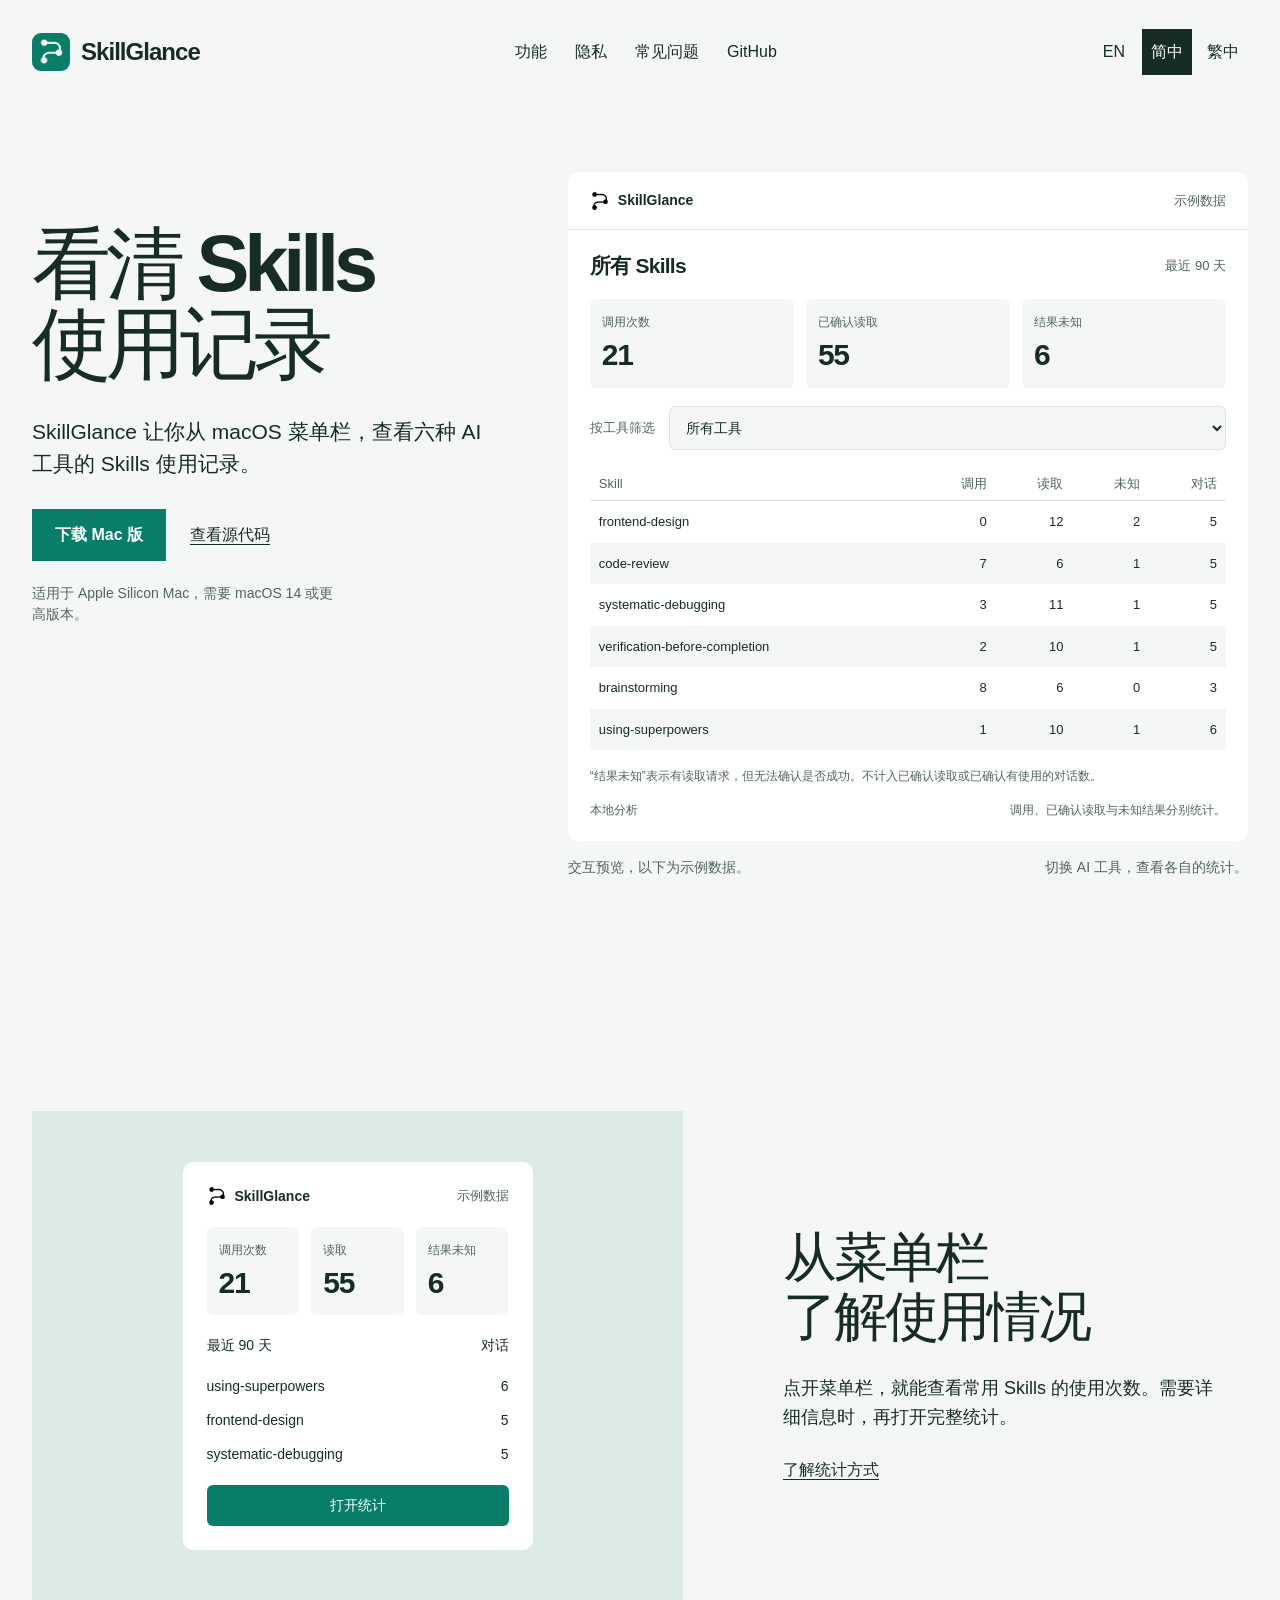
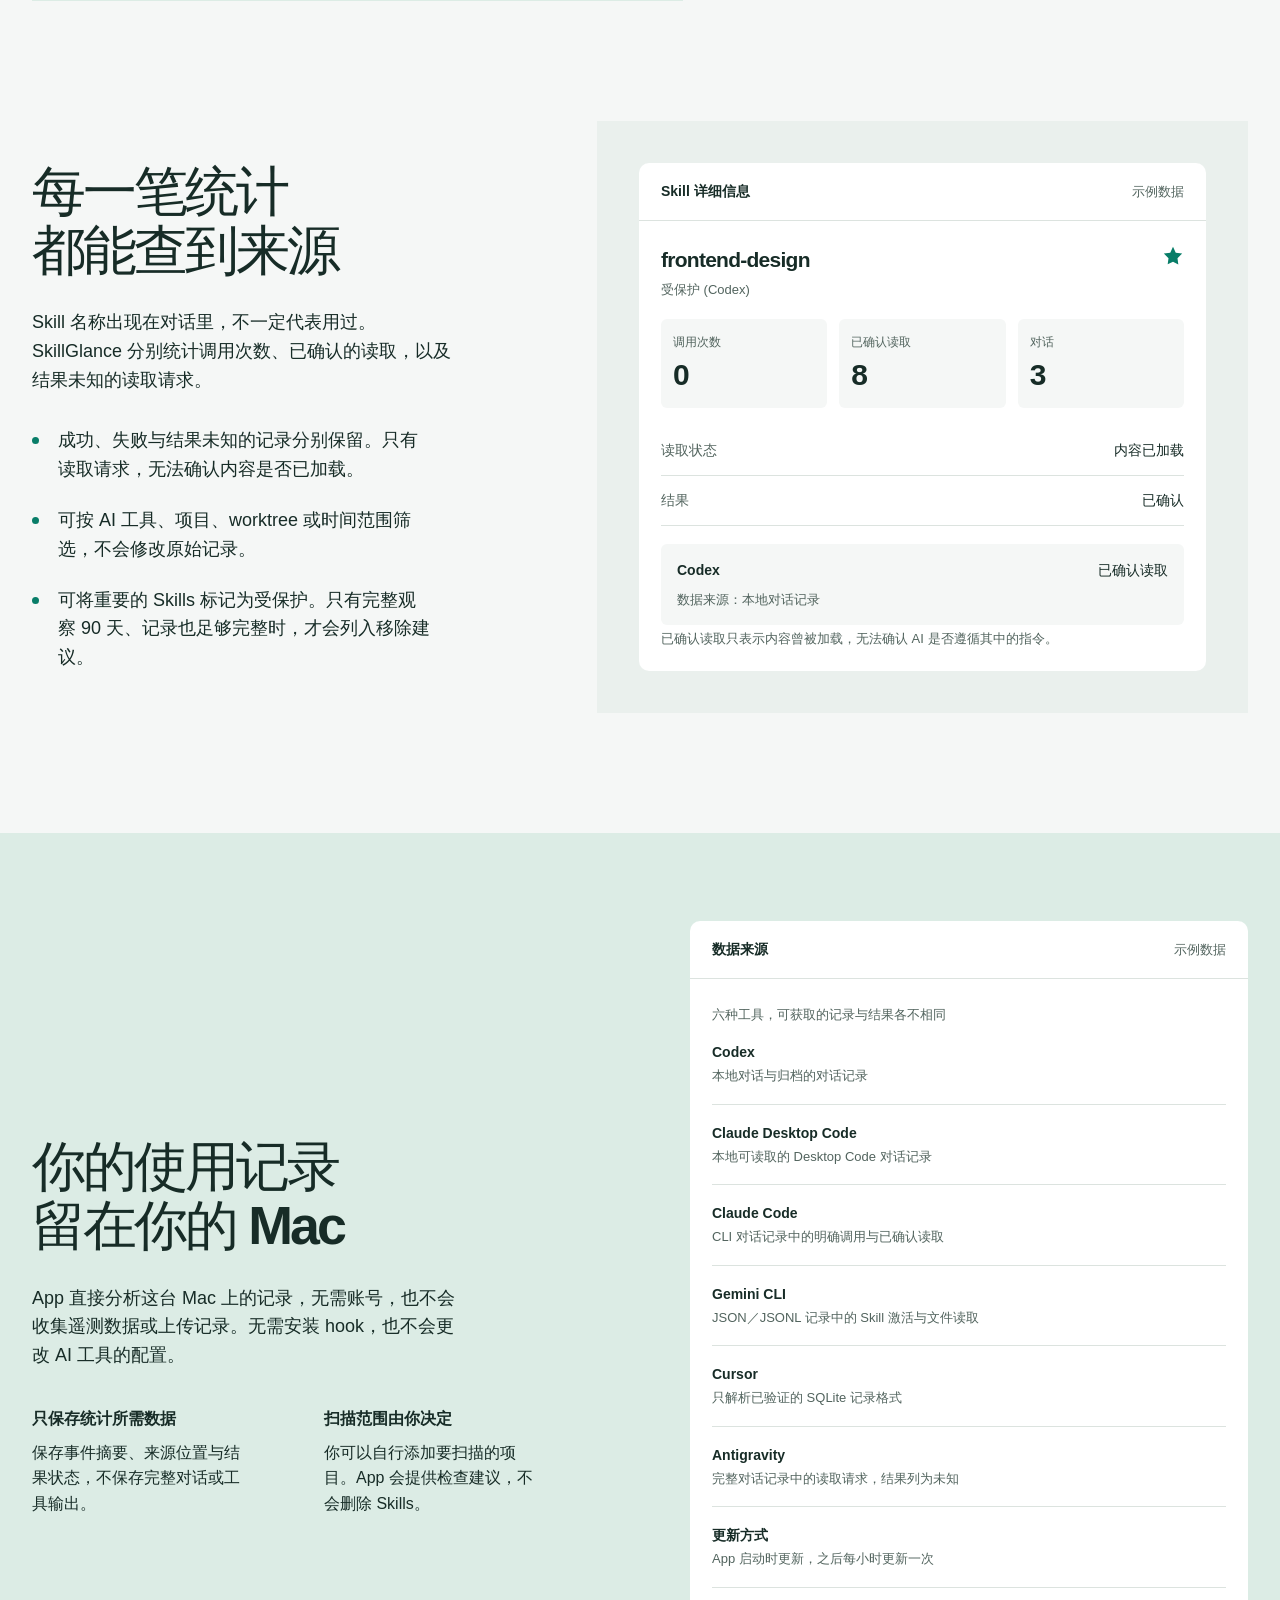
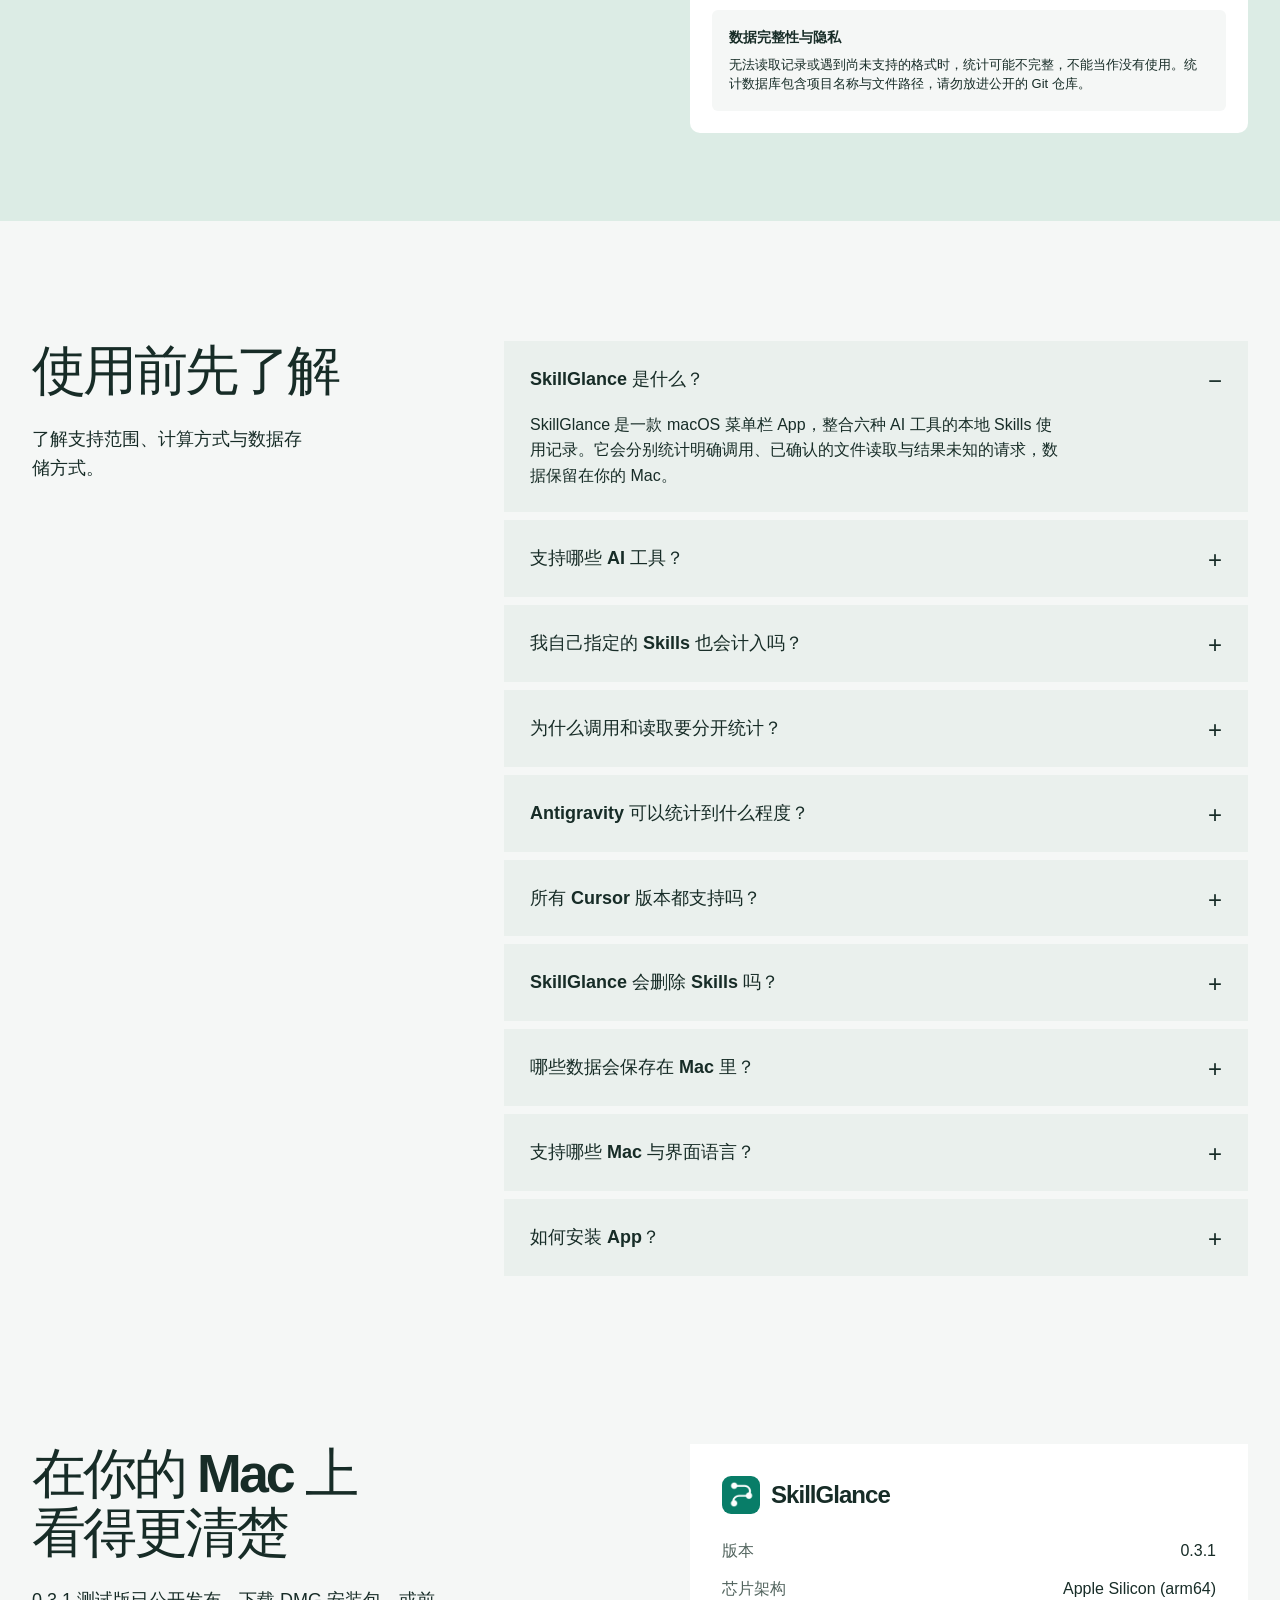
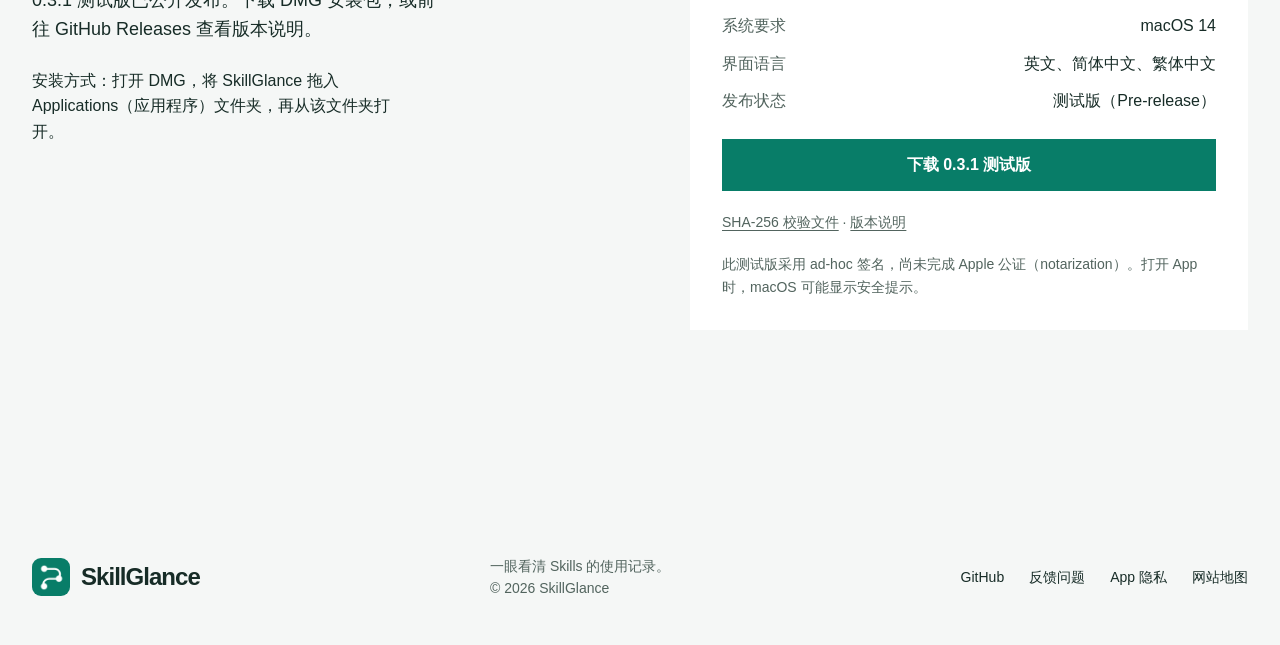
==== commit 311b1644: "Release 0.3.1 - Set the app version to 0.3.1, build 9. - Add the settings button fix to the changelo" ====
--- a/site/zh-Hans/index.html
+++ b/site/zh-Hans/index.html
@@ -3,7 +3,7 @@
 <head>
   <meta charset="utf-8">
   <meta name="viewport" content="width=device-width, initial-scale=1">
-  <meta http-equiv="Content-Security-Policy" content="default-src 'none'; script-src 'self' 'sha256-irVctRzMw6TC76MbQ7fGH4OXNcbagZbUpRoPDQd1vZc='; style-src 'self'; img-src 'self'; font-src 'self'; connect-src 'none'; object-src 'none'; base-uri 'none'; form-action 'none'">
+  <meta http-equiv="Content-Security-Policy" content="default-src 'none'; script-src 'self' 'sha256-QsGu/xqAXJXy1ZPEKJAi7yDMplP+Unc+KUW+tVe0a5Q='; style-src 'self'; img-src 'self'; font-src 'self'; connect-src 'none'; object-src 'none'; base-uri 'none'; form-action 'none'">
   <meta name="referrer" content="strict-origin-when-cross-origin">
   <meta name="color-scheme" content="light">
   <meta name="robots" content="index,follow,max-image-preview:large">
@@ -35,7 +35,7 @@
   <link rel="icon" type="image/png" href="../assets/mark.png">
   <link rel="stylesheet" href="../assets/site.css">
   <script src="../assets/site.js" defer></script>
-  <script type="application/ld+json">{"@context":"https://schema.org","@graph":[{"@type":"WebPage","@id":"https://simonsun1988.github.io/SkillGlance/zh-Hans/#webpage","url":"https://simonsun1988.github.io/SkillGlance/zh-Hans/","name":"SkillGlance｜macOS AI Skills 使用统计工具","description":"在 Mac 查看 Codex、Claude Code、Gemini CLI、Cursor 与 Antigravity 的 Skills 使用记录，分别统计调用、已确认读取与未知结果。数据保留在本地，提供英文、简中与繁中界面。","inLanguage":"zh-Hans","mainEntity":{"@id":"https://simonsun1988.github.io/SkillGlance/#app"}},{"@type":"SoftwareApplication","@id":"https://simonsun1988.github.io/SkillGlance/#app","name":"SkillGlance","url":"https://simonsun1988.github.io/SkillGlance/","description":"在 Mac 查看 Codex、Claude Code、Gemini CLI、Cursor 与 Antigravity 的 Skills 使用记录，分别统计调用、已确认读取与未知结果。数据保留在本地，提供英文、简中与繁中界面。","softwareVersion":"0.3.0","operatingSystem":"macOS 14 or later","processorRequirements":"Apple Silicon (arm64)","applicationCategory":"DeveloperApplication","inLanguage":["en","zh-Hans","zh-Hant"],"downloadUrl":"https://github.com/SimonSun1988/SkillGlance/releases/download/v0.3.0/SkillGlance-0.3.0-arm64.dmg","releaseNotes":"https://github.com/SimonSun1988/SkillGlance/releases/tag/v0.3.0","image":"https://simonsun1988.github.io/SkillGlance/assets/social-card.jpg","sameAs":"https://github.com/SimonSun1988/SkillGlance"}]}</script>
+  <script type="application/ld+json">{"@context":"https://schema.org","@graph":[{"@type":"WebPage","@id":"https://simonsun1988.github.io/SkillGlance/zh-Hans/#webpage","url":"https://simonsun1988.github.io/SkillGlance/zh-Hans/","name":"SkillGlance｜macOS AI Skills 使用统计工具","description":"在 Mac 查看 Codex、Claude Code、Gemini CLI、Cursor 与 Antigravity 的 Skills 使用记录，分别统计调用、已确认读取与未知结果。数据保留在本地，提供英文、简中与繁中界面。","inLanguage":"zh-Hans","mainEntity":{"@id":"https://simonsun1988.github.io/SkillGlance/#app"}},{"@type":"SoftwareApplication","@id":"https://simonsun1988.github.io/SkillGlance/#app","name":"SkillGlance","url":"https://simonsun1988.github.io/SkillGlance/","description":"在 Mac 查看 Codex、Claude Code、Gemini CLI、Cursor 与 Antigravity 的 Skills 使用记录，分别统计调用、已确认读取与未知结果。数据保留在本地，提供英文、简中与繁中界面。","softwareVersion":"0.3.1","operatingSystem":"macOS 14 or later","processorRequirements":"Apple Silicon (arm64)","applicationCategory":"DeveloperApplication","inLanguage":["en","zh-Hans","zh-Hant"],"downloadUrl":"https://github.com/SimonSun1988/SkillGlance/releases/download/v0.3.1/SkillGlance-0.3.1-arm64.dmg","releaseNotes":"https://github.com/SimonSun1988/SkillGlance/releases/tag/v0.3.1","image":"https://simonsun1988.github.io/SkillGlance/assets/social-card.jpg","sameAs":"https://github.com/SimonSun1988/SkillGlance"}]}</script>
 </head>
 <body>
 <a class="skip-link" href="#main">跳至主要内容</a>
@@ -113,10 +113,10 @@
       </div>
     </div>
   </section>
-  <section class="faq section wrap" id="questions" aria-labelledby="faq-title"><div class="faq-intro"><h2 id="faq-title">使用前先了解</h2><p>了解支持范围、计算方式与数据存储方式。</p></div><div class="faq-list"><details open><summary>SkillGlance 是什么？</summary><p>SkillGlance 是一款 macOS 菜单栏 App，整合六种 AI 工具的本地 Skills 使用记录。它会分别统计明确调用、已确认的文件读取与结果未知的请求，数据保留在你的 Mac。</p></details><details><summary>支持哪些 AI 工具？</summary><p>Codex、Claude Desktop Code、Claude Code（CLI）、Gemini CLI、Cursor 与 Antigravity。实际可统计的内容，取决于本地有哪些记录，以及 App 是否支持该格式。不包含 Claude 的普通聊天记录。</p></details><details><summary>我自己指定的 Skills 也会计入吗？</summary><p>会。无论由你指定还是由 AI 选用，只要能确认调用或内容加载，就会计入。只在对话中提到 Skill 名称，不算成功使用。</p></details><details><summary>为什么调用和读取要分开统计？</summary><p>调用 Skill 时，可能同时加载它的指令；直接读取 Skill 文件时，也可能没有额外的调用记录。因此，两种次数分别呈现，直接相加可能重复统计同一次使用。</p></details><details><summary>Antigravity 可以统计到什么程度？</summary><p>目前只能从完整对话记录中识别明确的 Skill 文件读取请求。由于记录缺少可配对的调用或结果 ID，无法确认读取是否成功，因此列为“结果未知”，不计入已确认读取或已确认有使用的对话数，也不据此推算成功次数。</p></details><details><summary>所有 Cursor 版本都支持吗？</summary><p>目前只支持已验证的内部 SQLite 记录格式（v3 与 read_file_v2），并分别保留成功、失败与未知结果。遇到不支持的版本、记录缺失或数据库无法读取时，会标明统计不完整，不会当作没有使用。</p></details><details><summary>SkillGlance 会删除 Skills 吗？</summary><p>不会。App 只提供检查建议，并可在 Finder 中打开来源位置。列入移除建议前，必须有完整的 90 天观察记录与足够的使用数据。已标记为重要、系统内置或由工具管理的 Skills 都会受到保护。</p></details><details><summary>哪些数据会保存在 Mac 里？</summary><p>事件摘要、来源位置、读取进度、项目扫描范围与重要标记。App 不保存完整对话或工具输出，也不会上传你的记录。</p></details><details><summary>支持哪些 Mac 与界面语言？</summary><p>当前版本适用于 Apple Silicon Mac，系统要求设为 macOS 14 或更高版本；实机测试仅覆盖运行 macOS 27.0.1 的开发用 Mac。界面提供英文、简体中文与繁体中文，按 macOS 的语言偏好显示。</p></details><details><summary>如何安装 App？</summary><p>打开 DMG，将 SkillGlance 拖入 Applications（应用程序）文件夹，再从该文件夹打开 App。0.3.0 为 ad-hoc 签名的测试版，尚未完成 Apple 公证（notarization）。</p></details></div></section>
+  <section class="faq section wrap" id="questions" aria-labelledby="faq-title"><div class="faq-intro"><h2 id="faq-title">使用前先了解</h2><p>了解支持范围、计算方式与数据存储方式。</p></div><div class="faq-list"><details open><summary>SkillGlance 是什么？</summary><p>SkillGlance 是一款 macOS 菜单栏 App，整合六种 AI 工具的本地 Skills 使用记录。它会分别统计明确调用、已确认的文件读取与结果未知的请求，数据保留在你的 Mac。</p></details><details><summary>支持哪些 AI 工具？</summary><p>Codex、Claude Desktop Code、Claude Code（CLI）、Gemini CLI、Cursor 与 Antigravity。实际可统计的内容，取决于本地有哪些记录，以及 App 是否支持该格式。不包含 Claude 的普通聊天记录。</p></details><details><summary>我自己指定的 Skills 也会计入吗？</summary><p>会。无论由你指定还是由 AI 选用，只要能确认调用或内容加载，就会计入。只在对话中提到 Skill 名称，不算成功使用。</p></details><details><summary>为什么调用和读取要分开统计？</summary><p>调用 Skill 时，可能同时加载它的指令；直接读取 Skill 文件时，也可能没有额外的调用记录。因此，两种次数分别呈现，直接相加可能重复统计同一次使用。</p></details><details><summary>Antigravity 可以统计到什么程度？</summary><p>目前只能从完整对话记录中识别明确的 Skill 文件读取请求。由于记录缺少可配对的调用或结果 ID，无法确认读取是否成功，因此列为“结果未知”，不计入已确认读取或已确认有使用的对话数，也不据此推算成功次数。</p></details><details><summary>所有 Cursor 版本都支持吗？</summary><p>目前只支持已验证的内部 SQLite 记录格式（v3 与 read_file_v2），并分别保留成功、失败与未知结果。遇到不支持的版本、记录缺失或数据库无法读取时，会标明统计不完整，不会当作没有使用。</p></details><details><summary>SkillGlance 会删除 Skills 吗？</summary><p>不会。App 只提供检查建议，并可在 Finder 中打开来源位置。列入移除建议前，必须有完整的 90 天观察记录与足够的使用数据。已标记为重要、系统内置或由工具管理的 Skills 都会受到保护。</p></details><details><summary>哪些数据会保存在 Mac 里？</summary><p>事件摘要、来源位置、读取进度、项目扫描范围与重要标记。App 不保存完整对话或工具输出，也不会上传你的记录。</p></details><details><summary>支持哪些 Mac 与界面语言？</summary><p>当前版本适用于 Apple Silicon Mac，系统要求设为 macOS 14 或更高版本；实机测试仅覆盖运行 macOS 27.0.1 的开发用 Mac。界面提供英文、简体中文与繁体中文，按 macOS 的语言偏好显示。</p></details><details><summary>如何安装 App？</summary><p>打开 DMG，将 SkillGlance 拖入 Applications（应用程序）文件夹，再从该文件夹打开 App。0.3.1 为 ad-hoc 签名的测试版，尚未完成 Apple 公证（notarization）。</p></details></div></section>
   <section class="download section wrap" id="download" aria-labelledby="download-heading">
-    <div class="download-copy"><h2 id="download-heading">在你的 Mac 上<br>看得更清楚</h2><p>0.3.0 测试版已公开发布。下载 DMG 安装包，或前往 GitHub Releases 查看版本说明。</p><p class="install-note">安装方式：打开 DMG，将 SkillGlance 拖入 Applications（应用程序）文件夹，再从该文件夹打开。</p></div>
-    <div class="download-info"><div class="download-title"><span class="brand"><span class="brand-icon"><img src="../assets/mark.png" width="27" height="27" alt=""></span>SkillGlance</span></div><dl><div><dt>版本</dt><dd>0.3.0</dd></div><div><dt>芯片架构</dt><dd>Apple Silicon (arm64)</dd></div><div><dt>系统要求</dt><dd>macOS 14</dd></div><div><dt>界面语言</dt><dd>英文、简体中文、繁体中文</dd></div><div><dt>发布状态</dt><dd>测试版（Pre-release）</dd></div></dl><a class="button" href="https://github.com/SimonSun1988/SkillGlance/releases/download/v0.3.0/SkillGlance-0.3.0-arm64.dmg">下载 0.3.0 测试版</a><p class="release-note"><a href="https://github.com/SimonSun1988/SkillGlance/releases/download/v0.3.0/SkillGlance-0.3.0-arm64.dmg.sha256">SHA-256 校验文件</a> · <a href="https://github.com/SimonSun1988/SkillGlance/releases/tag/v0.3.0">版本说明</a></p><p class="release-note">此测试版采用 ad-hoc 签名，尚未完成 Apple 公证（notarization）。打开 App 时，macOS 可能显示安全提示。</p></div>
+    <div class="download-copy"><h2 id="download-heading">在你的 Mac 上<br>看得更清楚</h2><p>0.3.1 测试版已公开发布。下载 DMG 安装包，或前往 GitHub Releases 查看版本说明。</p><p class="install-note">安装方式：打开 DMG，将 SkillGlance 拖入 Applications（应用程序）文件夹，再从该文件夹打开。</p></div>
+    <div class="download-info"><div class="download-title"><span class="brand"><span class="brand-icon"><img src="../assets/mark.png" width="27" height="27" alt=""></span>SkillGlance</span></div><dl><div><dt>版本</dt><dd>0.3.1</dd></div><div><dt>芯片架构</dt><dd>Apple Silicon (arm64)</dd></div><div><dt>系统要求</dt><dd>macOS 14</dd></div><div><dt>界面语言</dt><dd>英文、简体中文、繁体中文</dd></div><div><dt>发布状态</dt><dd>测试版（Pre-release）</dd></div></dl><a class="button" href="https://github.com/SimonSun1988/SkillGlance/releases/download/v0.3.1/SkillGlance-0.3.1-arm64.dmg">下载 0.3.1 测试版</a><p class="release-note"><a href="https://github.com/SimonSun1988/SkillGlance/releases/download/v0.3.1/SkillGlance-0.3.1-arm64.dmg.sha256">SHA-256 校验文件</a> · <a href="https://github.com/SimonSun1988/SkillGlance/releases/tag/v0.3.1">版本说明</a></p><p class="release-note">此测试版采用 ad-hoc 签名，尚未完成 Apple 公证（notarization）。打开 App 时，macOS 可能显示安全提示。</p></div>
   </section>
 </main>
 <footer class="site-footer wrap"><a class="brand" href="#main"><span class="brand-icon"><img src="../assets/mark.png" width="27" height="27" alt=""></span>SkillGlance</a><p>一眼看清 Skills 的使用记录。<br>© 2026 SkillGlance</p><nav class="footer-links" aria-label="项目链接"><a href="https://github.com/SimonSun1988/SkillGlance">GitHub</a><a href="https://github.com/SimonSun1988/SkillGlance/issues">反馈问题</a><a href="#privacy">App 隐私</a><a href="../sitemap.xml">网站地图</a></nav></footer>
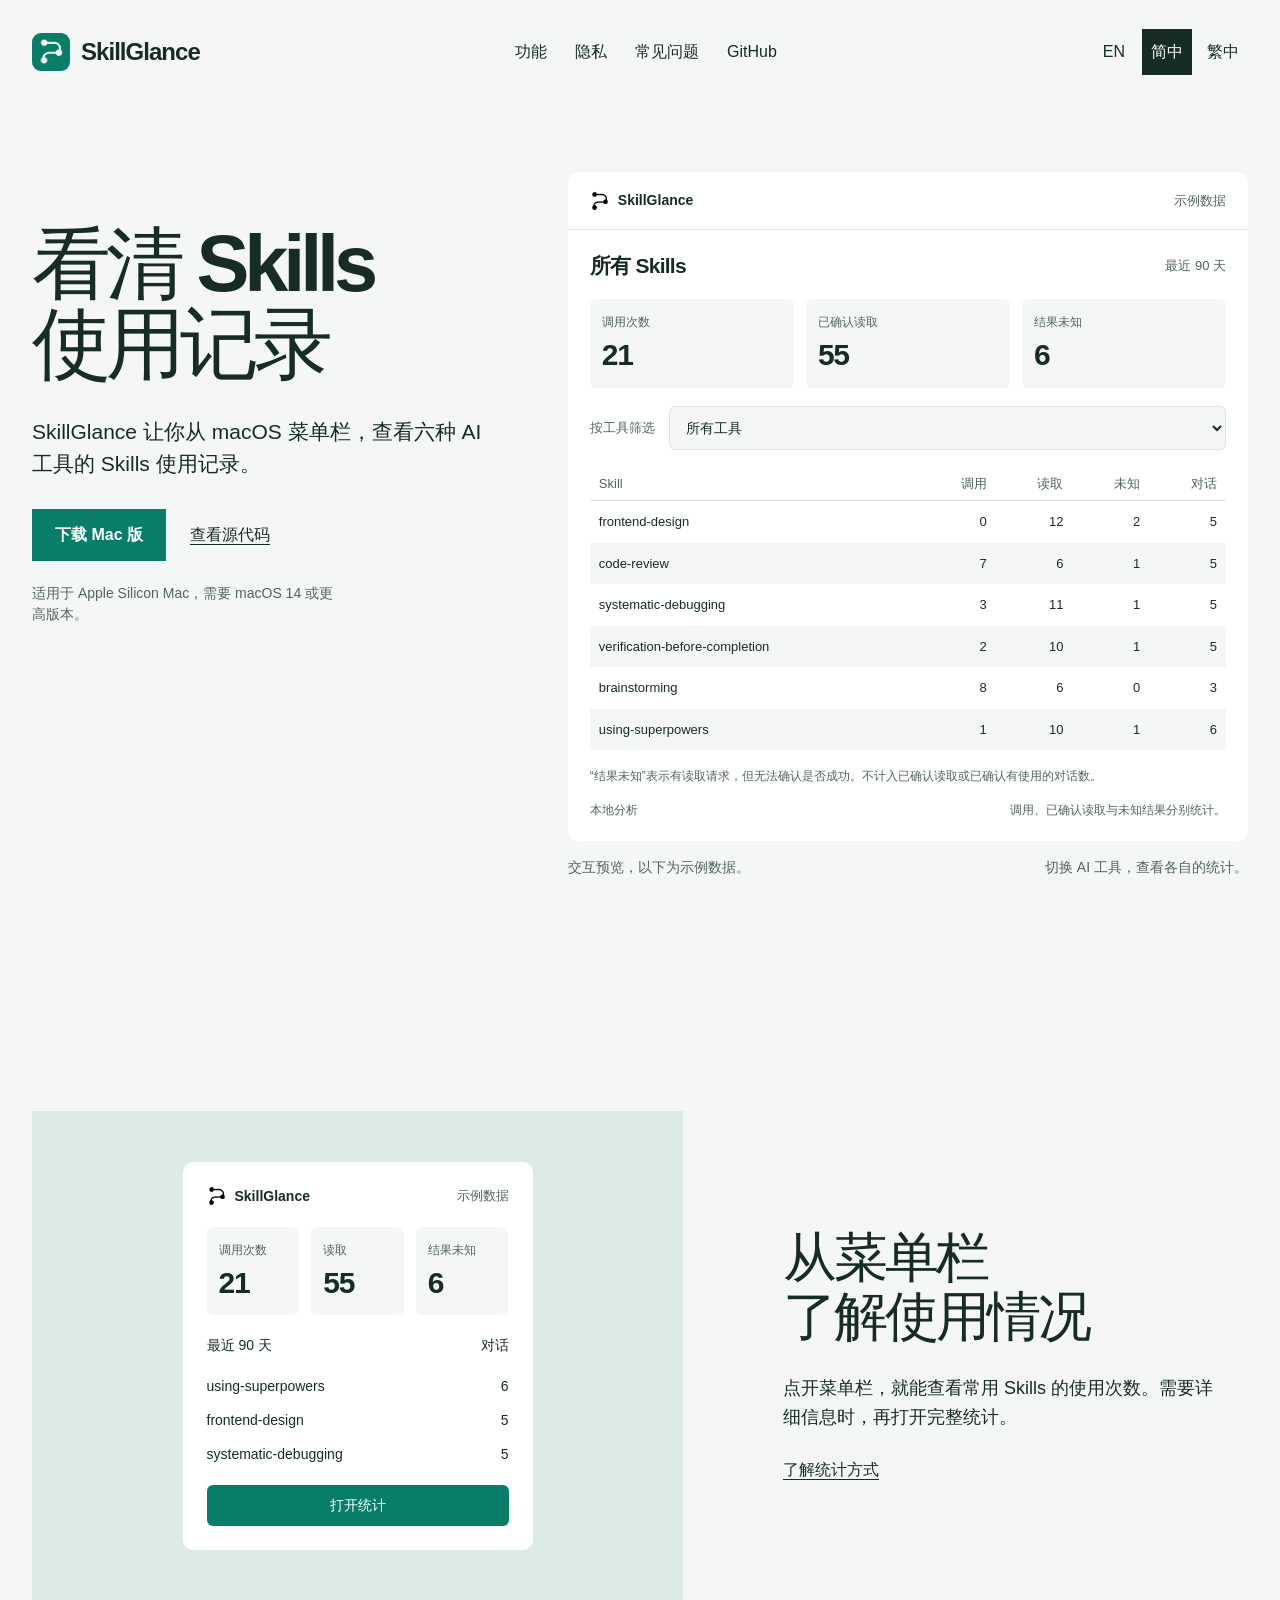
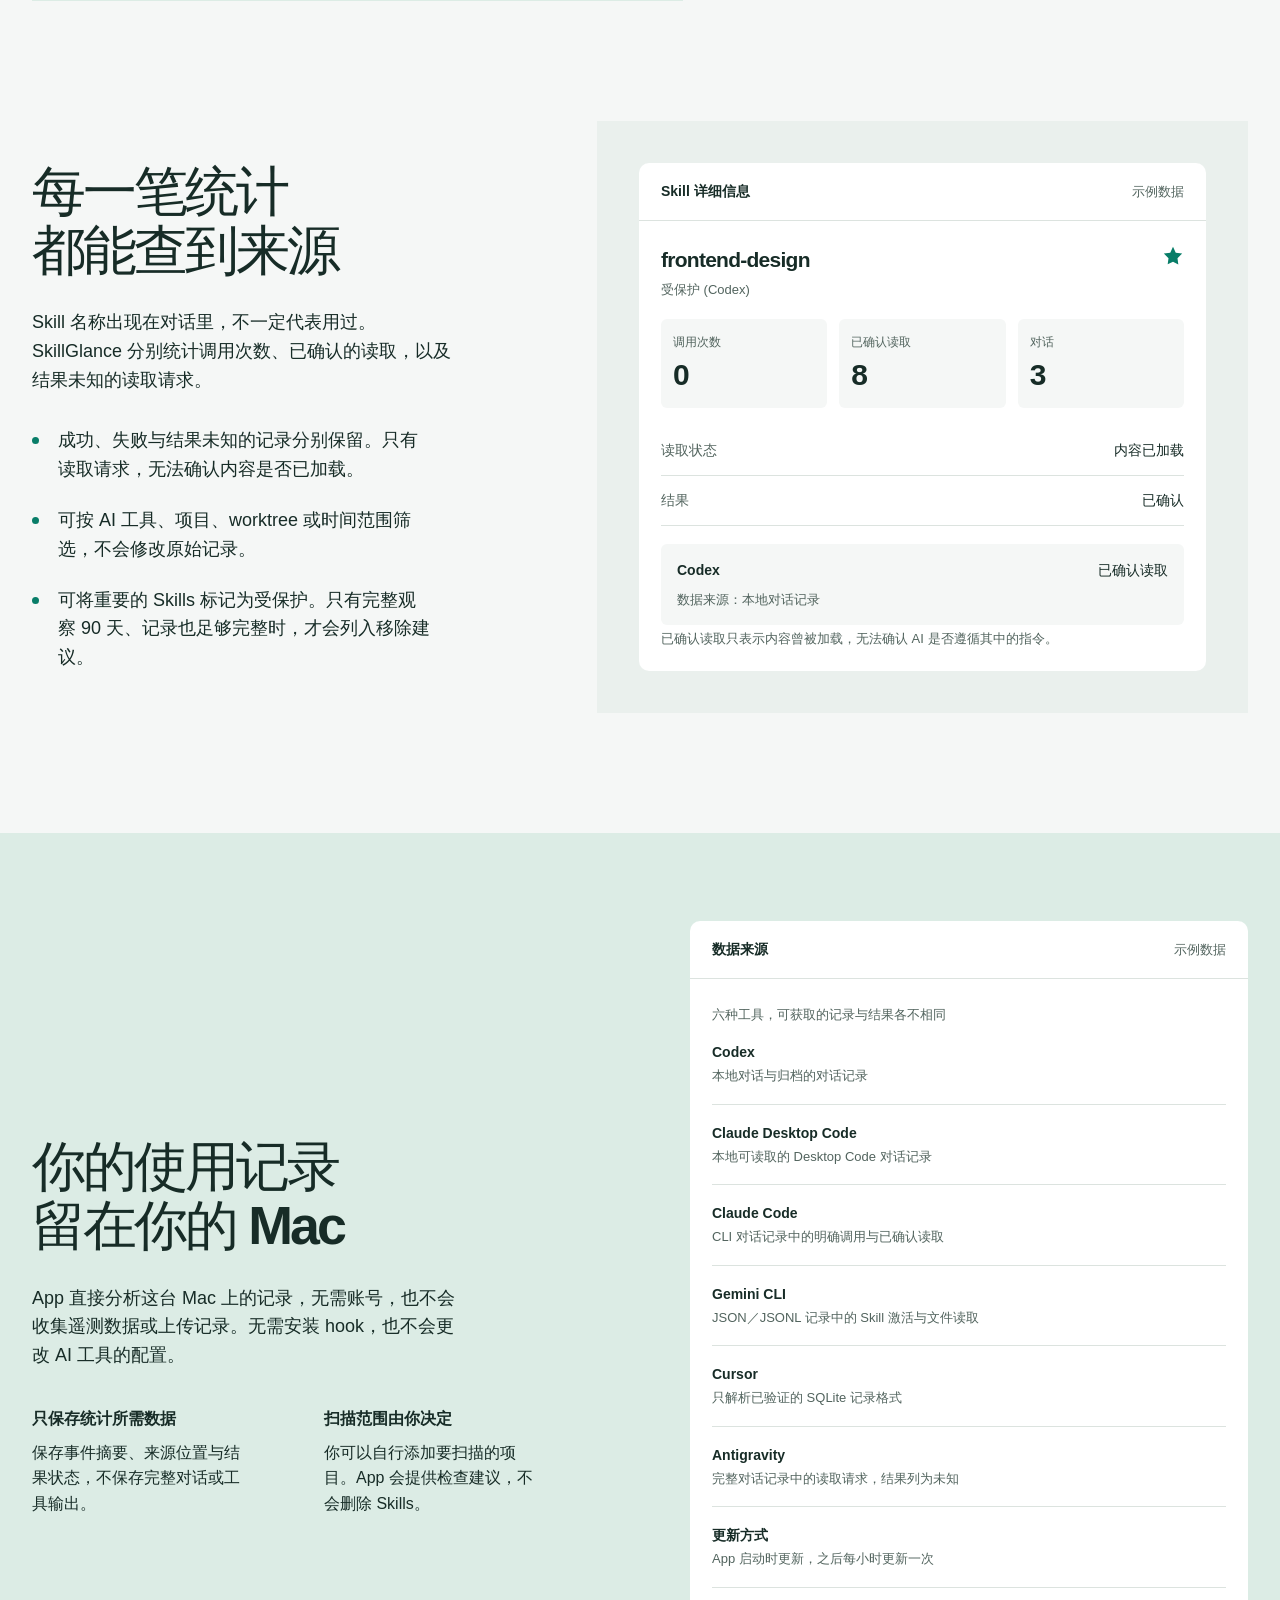
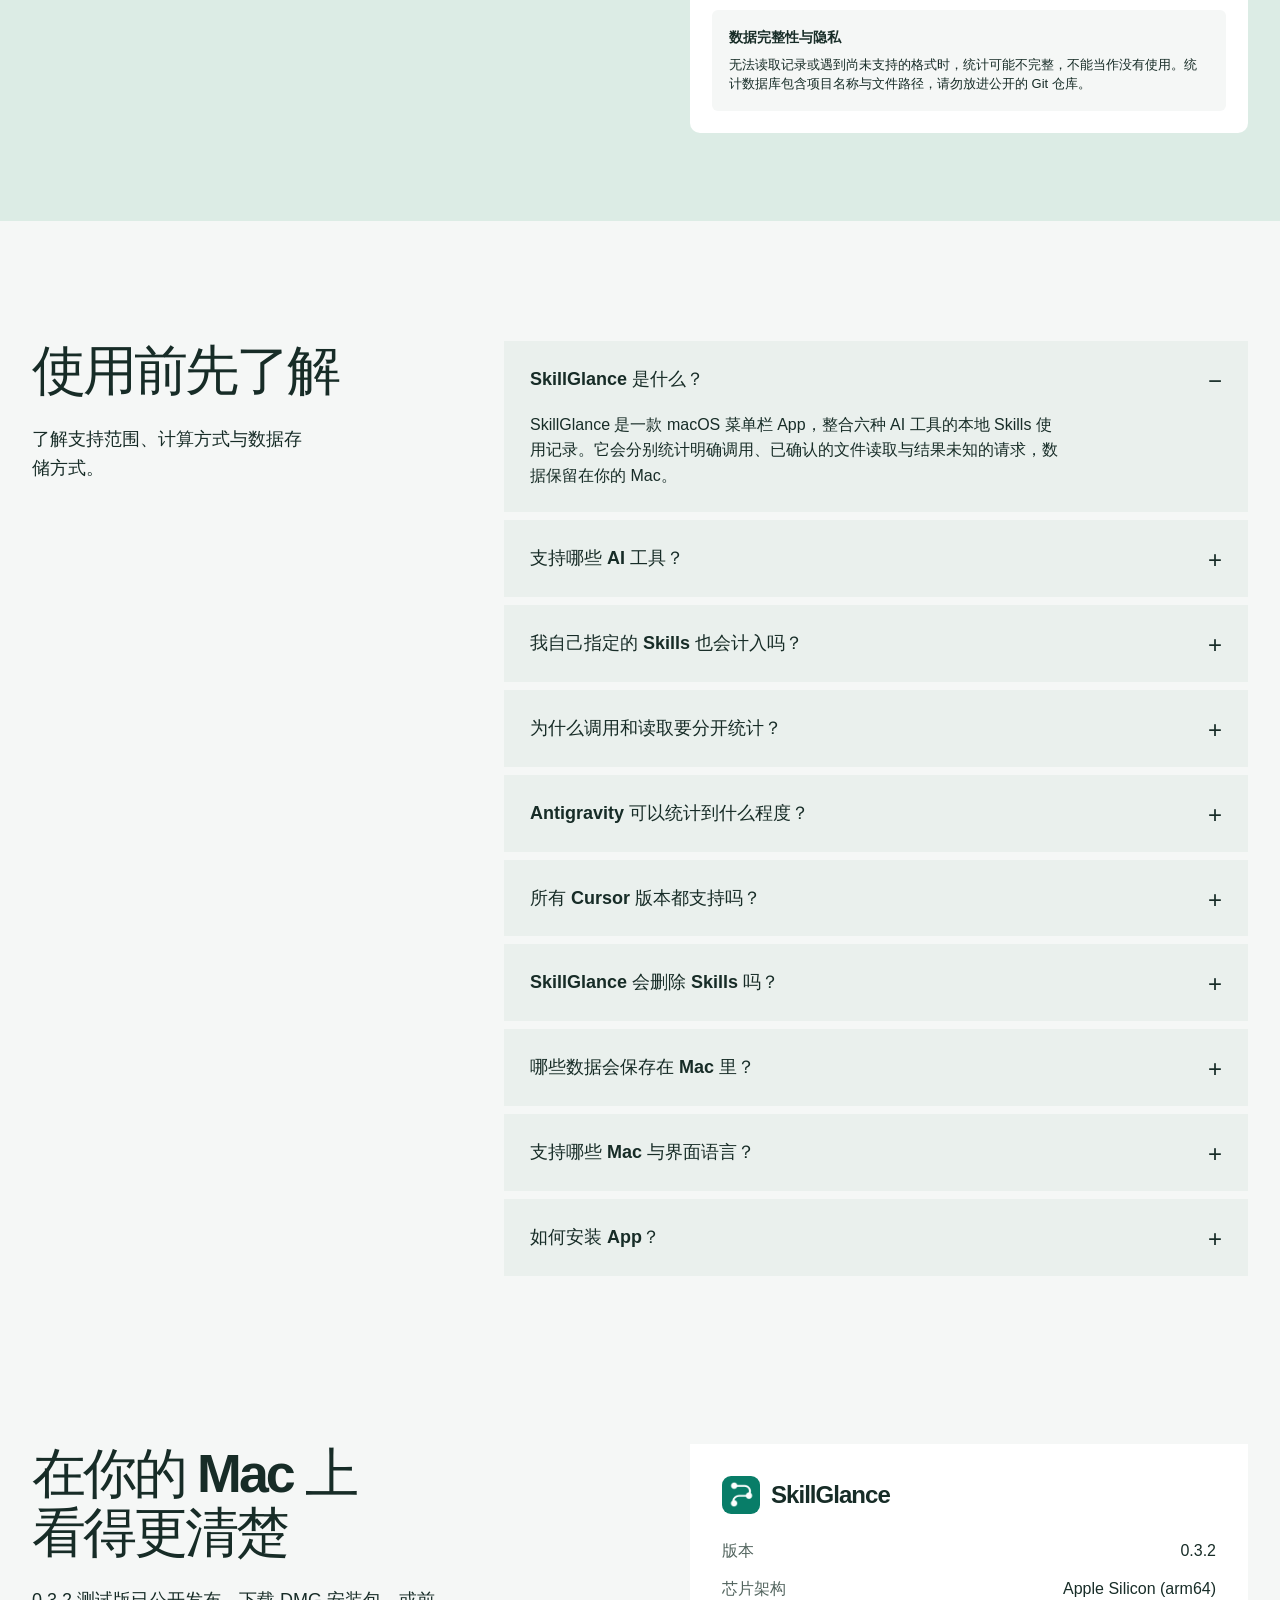
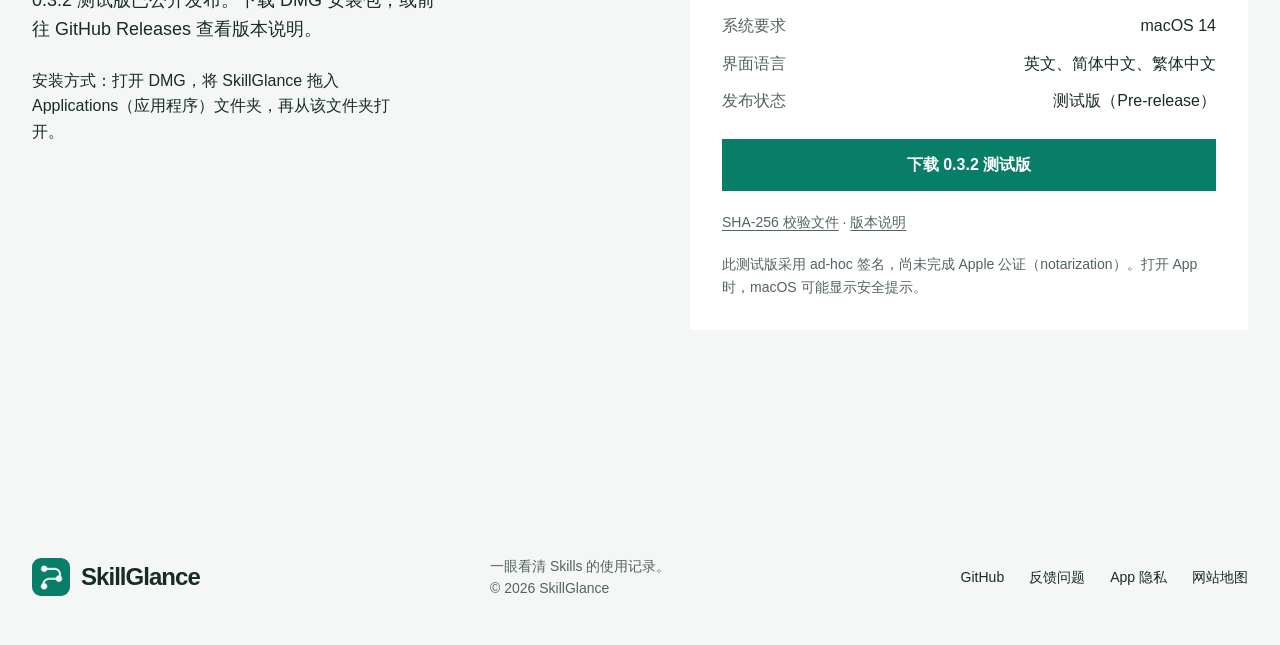
==== commit d34eb649: "Release 0.3.2 - Set the app version to 0.3.2, build 10. - Add the 0.3.2 changes to the changelog. - " ====
--- a/site/zh-Hans/index.html
+++ b/site/zh-Hans/index.html
@@ -3,7 +3,7 @@
 <head>
   <meta charset="utf-8">
   <meta name="viewport" content="width=device-width, initial-scale=1">
-  <meta http-equiv="Content-Security-Policy" content="default-src 'none'; script-src 'self' 'sha256-QsGu/xqAXJXy1ZPEKJAi7yDMplP+Unc+KUW+tVe0a5Q='; style-src 'self'; img-src 'self'; font-src 'self'; connect-src 'none'; object-src 'none'; base-uri 'none'; form-action 'none'">
+  <meta http-equiv="Content-Security-Policy" content="default-src 'none'; script-src 'self' 'sha256-AioAaMtngrrxJtNnt95+nj4xNSMpaLwiFjAZ4sPG+e4='; style-src 'self'; img-src 'self'; font-src 'self'; connect-src 'none'; object-src 'none'; base-uri 'none'; form-action 'none'">
   <meta name="referrer" content="strict-origin-when-cross-origin">
   <meta name="color-scheme" content="light">
   <meta name="robots" content="index,follow,max-image-preview:large">
@@ -35,7 +35,7 @@
   <link rel="icon" type="image/png" href="../assets/mark.png">
   <link rel="stylesheet" href="../assets/site.css">
   <script src="../assets/site.js" defer></script>
-  <script type="application/ld+json">{"@context":"https://schema.org","@graph":[{"@type":"WebPage","@id":"https://simonsun1988.github.io/SkillGlance/zh-Hans/#webpage","url":"https://simonsun1988.github.io/SkillGlance/zh-Hans/","name":"SkillGlance｜macOS AI Skills 使用统计工具","description":"在 Mac 查看 Codex、Claude Code、Gemini CLI、Cursor 与 Antigravity 的 Skills 使用记录，分别统计调用、已确认读取与未知结果。数据保留在本地，提供英文、简中与繁中界面。","inLanguage":"zh-Hans","mainEntity":{"@id":"https://simonsun1988.github.io/SkillGlance/#app"}},{"@type":"SoftwareApplication","@id":"https://simonsun1988.github.io/SkillGlance/#app","name":"SkillGlance","url":"https://simonsun1988.github.io/SkillGlance/","description":"在 Mac 查看 Codex、Claude Code、Gemini CLI、Cursor 与 Antigravity 的 Skills 使用记录，分别统计调用、已确认读取与未知结果。数据保留在本地，提供英文、简中与繁中界面。","softwareVersion":"0.3.1","operatingSystem":"macOS 14 or later","processorRequirements":"Apple Silicon (arm64)","applicationCategory":"DeveloperApplication","inLanguage":["en","zh-Hans","zh-Hant"],"downloadUrl":"https://github.com/SimonSun1988/SkillGlance/releases/download/v0.3.1/SkillGlance-0.3.1-arm64.dmg","releaseNotes":"https://github.com/SimonSun1988/SkillGlance/releases/tag/v0.3.1","image":"https://simonsun1988.github.io/SkillGlance/assets/social-card.jpg","sameAs":"https://github.com/SimonSun1988/SkillGlance"}]}</script>
+  <script type="application/ld+json">{"@context":"https://schema.org","@graph":[{"@type":"WebPage","@id":"https://simonsun1988.github.io/SkillGlance/zh-Hans/#webpage","url":"https://simonsun1988.github.io/SkillGlance/zh-Hans/","name":"SkillGlance｜macOS AI Skills 使用统计工具","description":"在 Mac 查看 Codex、Claude Code、Gemini CLI、Cursor 与 Antigravity 的 Skills 使用记录，分别统计调用、已确认读取与未知结果。数据保留在本地，提供英文、简中与繁中界面。","inLanguage":"zh-Hans","mainEntity":{"@id":"https://simonsun1988.github.io/SkillGlance/#app"}},{"@type":"SoftwareApplication","@id":"https://simonsun1988.github.io/SkillGlance/#app","name":"SkillGlance","url":"https://simonsun1988.github.io/SkillGlance/","description":"在 Mac 查看 Codex、Claude Code、Gemini CLI、Cursor 与 Antigravity 的 Skills 使用记录，分别统计调用、已确认读取与未知结果。数据保留在本地，提供英文、简中与繁中界面。","softwareVersion":"0.3.2","operatingSystem":"macOS 14 or later","processorRequirements":"Apple Silicon (arm64)","applicationCategory":"DeveloperApplication","inLanguage":["en","zh-Hans","zh-Hant"],"downloadUrl":"https://github.com/SimonSun1988/SkillGlance/releases/download/v0.3.2/SkillGlance-0.3.2-arm64.dmg","releaseNotes":"https://github.com/SimonSun1988/SkillGlance/releases/tag/v0.3.2","image":"https://simonsun1988.github.io/SkillGlance/assets/social-card.jpg","sameAs":"https://github.com/SimonSun1988/SkillGlance"}]}</script>
 </head>
 <body>
 <a class="skip-link" href="#main">跳至主要内容</a>
@@ -113,10 +113,10 @@
       </div>
     </div>
   </section>
-  <section class="faq section wrap" id="questions" aria-labelledby="faq-title"><div class="faq-intro"><h2 id="faq-title">使用前先了解</h2><p>了解支持范围、计算方式与数据存储方式。</p></div><div class="faq-list"><details open><summary>SkillGlance 是什么？</summary><p>SkillGlance 是一款 macOS 菜单栏 App，整合六种 AI 工具的本地 Skills 使用记录。它会分别统计明确调用、已确认的文件读取与结果未知的请求，数据保留在你的 Mac。</p></details><details><summary>支持哪些 AI 工具？</summary><p>Codex、Claude Desktop Code、Claude Code（CLI）、Gemini CLI、Cursor 与 Antigravity。实际可统计的内容，取决于本地有哪些记录，以及 App 是否支持该格式。不包含 Claude 的普通聊天记录。</p></details><details><summary>我自己指定的 Skills 也会计入吗？</summary><p>会。无论由你指定还是由 AI 选用，只要能确认调用或内容加载，就会计入。只在对话中提到 Skill 名称，不算成功使用。</p></details><details><summary>为什么调用和读取要分开统计？</summary><p>调用 Skill 时，可能同时加载它的指令；直接读取 Skill 文件时，也可能没有额外的调用记录。因此，两种次数分别呈现，直接相加可能重复统计同一次使用。</p></details><details><summary>Antigravity 可以统计到什么程度？</summary><p>目前只能从完整对话记录中识别明确的 Skill 文件读取请求。由于记录缺少可配对的调用或结果 ID，无法确认读取是否成功，因此列为“结果未知”，不计入已确认读取或已确认有使用的对话数，也不据此推算成功次数。</p></details><details><summary>所有 Cursor 版本都支持吗？</summary><p>目前只支持已验证的内部 SQLite 记录格式（v3 与 read_file_v2），并分别保留成功、失败与未知结果。遇到不支持的版本、记录缺失或数据库无法读取时，会标明统计不完整，不会当作没有使用。</p></details><details><summary>SkillGlance 会删除 Skills 吗？</summary><p>不会。App 只提供检查建议，并可在 Finder 中打开来源位置。列入移除建议前，必须有完整的 90 天观察记录与足够的使用数据。已标记为重要、系统内置或由工具管理的 Skills 都会受到保护。</p></details><details><summary>哪些数据会保存在 Mac 里？</summary><p>事件摘要、来源位置、读取进度、项目扫描范围与重要标记。App 不保存完整对话或工具输出，也不会上传你的记录。</p></details><details><summary>支持哪些 Mac 与界面语言？</summary><p>当前版本适用于 Apple Silicon Mac，系统要求设为 macOS 14 或更高版本；实机测试仅覆盖运行 macOS 27.0.1 的开发用 Mac。界面提供英文、简体中文与繁体中文，按 macOS 的语言偏好显示。</p></details><details><summary>如何安装 App？</summary><p>打开 DMG，将 SkillGlance 拖入 Applications（应用程序）文件夹，再从该文件夹打开 App。0.3.1 为 ad-hoc 签名的测试版，尚未完成 Apple 公证（notarization）。</p></details></div></section>
+  <section class="faq section wrap" id="questions" aria-labelledby="faq-title"><div class="faq-intro"><h2 id="faq-title">使用前先了解</h2><p>了解支持范围、计算方式与数据存储方式。</p></div><div class="faq-list"><details open><summary>SkillGlance 是什么？</summary><p>SkillGlance 是一款 macOS 菜单栏 App，整合六种 AI 工具的本地 Skills 使用记录。它会分别统计明确调用、已确认的文件读取与结果未知的请求，数据保留在你的 Mac。</p></details><details><summary>支持哪些 AI 工具？</summary><p>Codex、Claude Desktop Code、Claude Code（CLI）、Gemini CLI、Cursor 与 Antigravity。实际可统计的内容，取决于本地有哪些记录，以及 App 是否支持该格式。不包含 Claude 的普通聊天记录。</p></details><details><summary>我自己指定的 Skills 也会计入吗？</summary><p>会。无论由你指定还是由 AI 选用，只要能确认调用或内容加载，就会计入。只在对话中提到 Skill 名称，不算成功使用。</p></details><details><summary>为什么调用和读取要分开统计？</summary><p>调用 Skill 时，可能同时加载它的指令；直接读取 Skill 文件时，也可能没有额外的调用记录。因此，两种次数分别呈现，直接相加可能重复统计同一次使用。</p></details><details><summary>Antigravity 可以统计到什么程度？</summary><p>目前只能从完整对话记录中识别明确的 Skill 文件读取请求。由于记录缺少可配对的调用或结果 ID，无法确认读取是否成功，因此列为“结果未知”，不计入已确认读取或已确认有使用的对话数，也不据此推算成功次数。</p></details><details><summary>所有 Cursor 版本都支持吗？</summary><p>目前只支持已验证的内部 SQLite 记录格式（v3 与 read_file_v2），并分别保留成功、失败与未知结果。遇到不支持的版本、记录缺失或数据库无法读取时，会标明统计不完整，不会当作没有使用。</p></details><details><summary>SkillGlance 会删除 Skills 吗？</summary><p>不会。App 只提供检查建议，并可在 Finder 中打开来源位置。列入移除建议前，必须有完整的 90 天观察记录与足够的使用数据。已标记为重要、系统内置或由工具管理的 Skills 都会受到保护。</p></details><details><summary>哪些数据会保存在 Mac 里？</summary><p>事件摘要、来源位置、读取进度、项目扫描范围与重要标记。App 不保存完整对话或工具输出，也不会上传你的记录。</p></details><details><summary>支持哪些 Mac 与界面语言？</summary><p>当前版本适用于 Apple Silicon Mac，系统要求设为 macOS 14 或更高版本；实机测试仅覆盖运行 macOS 27.0.1 的开发用 Mac。界面提供英文、简体中文与繁体中文，按 macOS 的语言偏好显示。</p></details><details><summary>如何安装 App？</summary><p>打开 DMG，将 SkillGlance 拖入 Applications（应用程序）文件夹，再从该文件夹打开 App。0.3.2 为 ad-hoc 签名的测试版，尚未完成 Apple 公证（notarization）。</p></details></div></section>
   <section class="download section wrap" id="download" aria-labelledby="download-heading">
-    <div class="download-copy"><h2 id="download-heading">在你的 Mac 上<br>看得更清楚</h2><p>0.3.1 测试版已公开发布。下载 DMG 安装包，或前往 GitHub Releases 查看版本说明。</p><p class="install-note">安装方式：打开 DMG，将 SkillGlance 拖入 Applications（应用程序）文件夹，再从该文件夹打开。</p></div>
-    <div class="download-info"><div class="download-title"><span class="brand"><span class="brand-icon"><img src="../assets/mark.png" width="27" height="27" alt=""></span>SkillGlance</span></div><dl><div><dt>版本</dt><dd>0.3.1</dd></div><div><dt>芯片架构</dt><dd>Apple Silicon (arm64)</dd></div><div><dt>系统要求</dt><dd>macOS 14</dd></div><div><dt>界面语言</dt><dd>英文、简体中文、繁体中文</dd></div><div><dt>发布状态</dt><dd>测试版（Pre-release）</dd></div></dl><a class="button" href="https://github.com/SimonSun1988/SkillGlance/releases/download/v0.3.1/SkillGlance-0.3.1-arm64.dmg">下载 0.3.1 测试版</a><p class="release-note"><a href="https://github.com/SimonSun1988/SkillGlance/releases/download/v0.3.1/SkillGlance-0.3.1-arm64.dmg.sha256">SHA-256 校验文件</a> · <a href="https://github.com/SimonSun1988/SkillGlance/releases/tag/v0.3.1">版本说明</a></p><p class="release-note">此测试版采用 ad-hoc 签名，尚未完成 Apple 公证（notarization）。打开 App 时，macOS 可能显示安全提示。</p></div>
+    <div class="download-copy"><h2 id="download-heading">在你的 Mac 上<br>看得更清楚</h2><p>0.3.2 测试版已公开发布。下载 DMG 安装包，或前往 GitHub Releases 查看版本说明。</p><p class="install-note">安装方式：打开 DMG，将 SkillGlance 拖入 Applications（应用程序）文件夹，再从该文件夹打开。</p></div>
+    <div class="download-info"><div class="download-title"><span class="brand"><span class="brand-icon"><img src="../assets/mark.png" width="27" height="27" alt=""></span>SkillGlance</span></div><dl><div><dt>版本</dt><dd>0.3.2</dd></div><div><dt>芯片架构</dt><dd>Apple Silicon (arm64)</dd></div><div><dt>系统要求</dt><dd>macOS 14</dd></div><div><dt>界面语言</dt><dd>英文、简体中文、繁体中文</dd></div><div><dt>发布状态</dt><dd>测试版（Pre-release）</dd></div></dl><a class="button" href="https://github.com/SimonSun1988/SkillGlance/releases/download/v0.3.2/SkillGlance-0.3.2-arm64.dmg">下载 0.3.2 测试版</a><p class="release-note"><a href="https://github.com/SimonSun1988/SkillGlance/releases/download/v0.3.2/SkillGlance-0.3.2-arm64.dmg.sha256">SHA-256 校验文件</a> · <a href="https://github.com/SimonSun1988/SkillGlance/releases/tag/v0.3.2">版本说明</a></p><p class="release-note">此测试版采用 ad-hoc 签名，尚未完成 Apple 公证（notarization）。打开 App 时，macOS 可能显示安全提示。</p></div>
   </section>
 </main>
 <footer class="site-footer wrap"><a class="brand" href="#main"><span class="brand-icon"><img src="../assets/mark.png" width="27" height="27" alt=""></span>SkillGlance</a><p>一眼看清 Skills 的使用记录。<br>© 2026 SkillGlance</p><nav class="footer-links" aria-label="项目链接"><a href="https://github.com/SimonSun1988/SkillGlance">GitHub</a><a href="https://github.com/SimonSun1988/SkillGlance/issues">反馈问题</a><a href="#privacy">App 隐私</a><a href="../sitemap.xml">网站地图</a></nav></footer>
